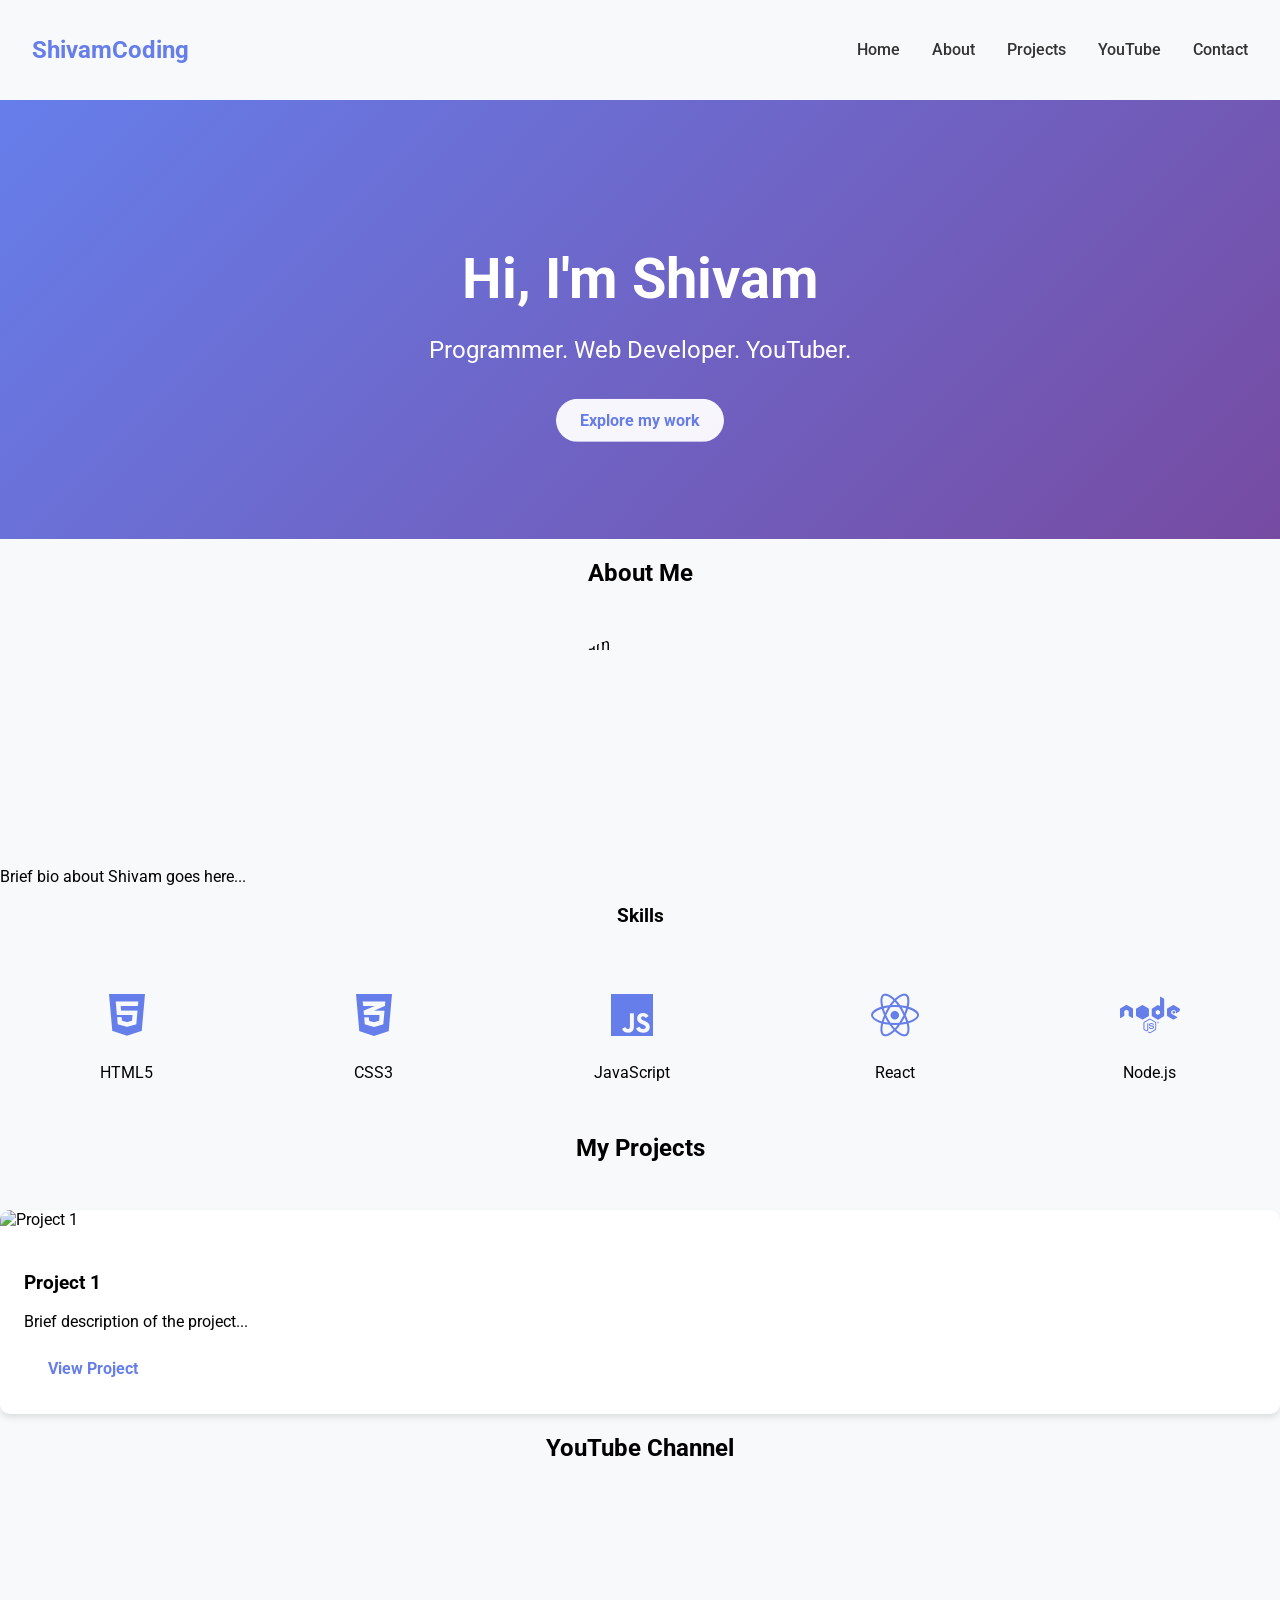
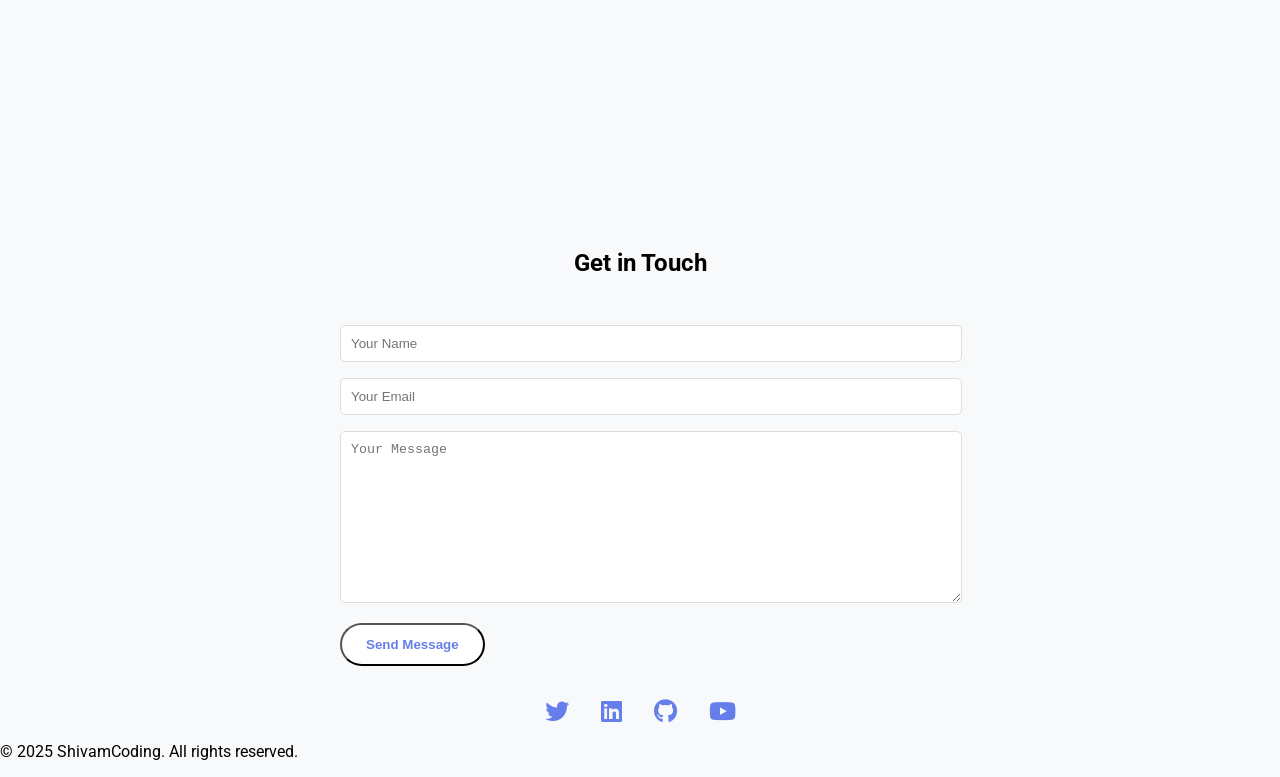
==== index.html @ 7f998a6d "index.html" ====
<!DOCTYPE html>
<html lang="en">
<head>
    <meta charset="UTF-8">
    <meta name="viewport" content="width=device-width, initial-scale=1.0">
    <title>ShivamCoding - Programmer, Web Developer, YouTuber</title>
    <link href="https://fonts.googleapis.com/css2?family=Roboto:wght@300;400;700&display=swap" rel="stylesheet">
    <link rel="stylesheet" href="https://cdnjs.cloudflare.com/ajax/libs/font-awesome/6.0.0-beta3/css/all.min.css">
    <style>
        /* Existing styles... */

        /* Additional styles */
        body {
            background-color: #f8f9fa;
            font-family: 'Roboto', sans-serif;
            margin: 0;
            padding: 0;
        }
        
        nav {
            display: flex;
            justify-content: space-between;
            align-items: center;
            padding: 1rem 2rem;
        }

        nav h1 {
            font-size: 1.5rem;
            color: #667eea;
        }

        nav ul {
            display: flex;
            list-style-type: none;
            margin: 0;
            padding: 0;
        }

        nav ul li {
            margin-left: 2rem;
        }

        nav ul li a {
            text-decoration: none;
            color: #333;
            font-weight: 500;
            transition: color 0.3s ease;
        }

        nav ul li a:hover {
            color: #667eea;
        }

        .hero {
            background: linear-gradient(135deg, #667eea 0%, #764ba2 100%);
            color: #fff;
            padding: 100px 0;
            text-align: center;
        }

        .hero h1 {
            font-size: 3.5rem;
            margin-bottom: 1rem;
        }

        .hero p {
            font-size: 1.5rem;
            margin-bottom: 2rem;
        }

        .btn {
            display: inline-block;
            padding: 12px 24px;
            background-color: #fff;
            color: #667eea;
            text-decoration: none;
            border-radius: 30px;
            transition: all 0.3s ease;
            font-weight: bold;
        }

        .btn:hover {
            background-color: #667eea;
            color: #fff;
            transform: translateY(-3px);
            box-shadow: 0 4px 10px rgba(0, 0, 0, 0.2);
        }

        .section-title {
            text-align: center;
            margin-bottom: 3rem;
        }

        .skills {
            display: flex;
            justify-content: space-around;
            flex-wrap: wrap;
        }

        .skill {
            text-align: center;
            margin: 1rem;
            transition: transform 0.3s ease;
        }

        .skill:hover {
            transform: translateY(-5px);
        }

        .skill i {
            font-size: 3rem;
            margin-bottom: 0.5rem;
            color: #667eea;
        }

        .projects {
            display: grid;
            grid-template-columns: repeat(auto-fit, minmax(300px, 1fr));
            gap: 2rem;
        }

        .project {
            background-color: #fff;
            border-radius: 10px;
            overflow: hidden;
            box-shadow: 0 4px 6px rgba(0, 0, 0, 0.1);
            transition: transform 0.3s ease;
        }

        .project:hover {
            transform: translateY(-5px);
        }

        .project img {
            width: 100%;
            height: 200px;
            object-fit: cover;
        }

        .project-info {
            padding: 1.5rem;
        }

        .social-links {
            display: flex;
            justify-content: center;
            margin-top: 2rem;
        }

        .social-links a {
            margin: 0 1rem;
            font-size: 1.5rem;
            color: #667eea;
            transition: color 0.3s ease;
        }

        .social-links a:hover {
            color: #764ba2;
        }

        form {
            max-width: 600px;
            margin: 0 auto;
        }

        input, textarea {
            width: 100%;
            padding: 10px;
            margin-bottom: 1rem;
            border: 1px solid #ddd;
            border-radius: 5px;
        }

        textarea {
            height: 150px;
        }

        /* Media Queries for Responsiveness */
        @media (max-width: 768px) {
            nav {
                flex-direction: column;
                align-items: flex-start;
            }

            nav ul {
                flex-direction: column;
                width: 100%;
            }

            nav ul li {
                margin: 0.5rem 0;
            }

            .hero h1 {
                font-size: 2.5rem;
            }

            .hero p {
                font-size: 1.2rem;
            }

            .skills {
                flex-direction: column;
                align-items: center;
            }

            .projects {
                grid-template-columns: 1fr; /* Stack projects on smaller screens */
            }

            .project img {
                height: 150px; /* Adjust image height for smaller screens */
            }
        }

        @media (max-width: 480px) {
            nav h1 {
                font-size: 1.2rem;
            }

            .hero h1 {
                font-size: 2rem;
            }

            .hero p {
                font-size: 1rem;
            }

            .btn {
                padding: 10px 20px;
                font-size: 0.9rem;
            }

            .social-links a {
                font-size: 1.2rem;
            }
        }
    </style>
</head>
<body>
    <header>
        <nav class="container">
            <h1>ShivamCoding</h1>
            <ul>
                <li><a href="#home">Home</a></li>
                <li><a href="#about">About</a></li>
                <li><a href="#projects">Projects</a></li>
                <li><a href="#youtube">YouTube</a></li>
                <li><a href="#contact">Contact</a></li>
            </ul>
        </nav>
    </header>

    <section id="home" class="hero">
        <div class="container">
            <h1>Hi, I'm Shivam</h1>
            <p>Programmer. Web Developer. YouTuber.</p>
            <a href="#projects" class="btn">Explore my work</a>
        </div>
    </section>

    <section id="about">
        <div class="container">
            <h2 class="section-title">About Me</h2>
            <img src="path_to_your_profile_image.jpg" alt="Shivam" style="border-radius: 50%; width: 200px; height: 200px; object-fit: cover; margin: 0 auto 2rem; display: block;">
            <p>Brief bio about Shivam goes here...</p>
            <h3 class="section-title">Skills</h3>
            <div class="skills">
                <div class="skill">
                    <i class="fab fa-html5"></i>
                    <p>HTML5</p>
                </div>
                <div class="skill">
                    <i class="fab fa-css3-alt"></i>
                    <p>CSS3</p>
                </div>
                <div class="skill">
                    <i class="fab fa-js"></i>
                    <p>JavaScript</p>
                </div>
                <div class="skill">
                    <i class="fab fa-react"></i>
                    <p>React</p>
                </div>
                <div class="skill">
                    <i class="fab fa-node"></i>
                    <p>Node.js</p>
                </div>
            </div>
        </div>
    </section>

    <section id="projects">
        <div class="container">
            <h2 class="section-title">My Projects</h2>
            <div class="projects">
                <div class="project">
                    <img src="path_to_project_image.jpg" alt="Project 1">
                    <div class="project-info">
                        <h3>Project 1</h3>
                        <p>Brief description of the project...</p>
                        <a href="#" class="btn">View Project</a>
                    </div>
                </div>
                <!-- Add more project divs as needed -->
            </div>
        </div>
    </section>

    <section id="youtube">
        <div class="container">
            <h2 class="section-title">YouTube Channel</h2>
            <div style="text-align: center;">
                <iframe width="560" height="315" src="https://www.youtube.com/embed/YOUTUBE_VIDEO_ID" frameborder="0" allow="autoplay; encrypted-media" allowfullscreen></iframe>
            </div>
        </div>
    </section>

    <section id="contact">
        <div class="container">
            <h2 class="section-title">Get in Touch</h2>
            <form>
                <input type="text" name="name" placeholder="Your Name" required>
                <input type="email" name="email" placeholder="Your Email" required>
                <textarea name="message" placeholder="Your Message" required></textarea>
                <button type="submit" class="btn">Send Message</button>
            </form>
            <div class="social-links">
                <a href="#"><i class="fab fa-twitter"></i></a>
                <a href="#"><i class="fab fa-linkedin"></i></a>
                <a href="#"><i class="fab fa-github"></i></a>
                <a href="#"><i class="fab fa-youtube"></i></a>
            </div>
        </div>
    </section>

    <footer>
        <div class="container">
            <p>&copy; 2025 ShivamCoding. All rights reserved.</p>
        </div>
    </footer>

    <script src="https://cdnjs.cloudflare.com/ajax/libs/gsap/3.7.1/gsap.min.js"></script>
    <script>
        // Smooth scrolling
        document.querySelectorAll('a[href^="#"]').forEach(anchor => {
            anchor.addEventListener('click', function (e) {
                e.preventDefault();
                document.querySelector(this.getAttribute('href')).scrollIntoView({
                    behavior: 'smooth'
                });
            });
        });

        // GSAP animations
        gsap.from('.hero h1', {opacity: 0, y: 50, duration: 1, delay: 0.5});
        gsap.from('.hero p', {opacity: 0, y: 50, duration: 1, delay: 0.7});
        gsap.from('.hero .btn', {opacity: 0, y: 50, duration: 1, delay: 0.9});

        gsap.from('.skill', {
            opacity: 0, 
            y: 50, 
            duration: 0.5, 
            stagger: 0.2,
            scrollTrigger: {
                trigger: '.skills',
                start: 'top 80%'
            }
        });

        gsap.from('.project', {
            opacity: 0, 
            y: 50, 
            duration: 0.5, 
            stagger: 0.2,
            scrollTrigger: {
                trigger: '.projects',
                start: 'top 80%'
            }
        });
    </script>
</body>
</html>
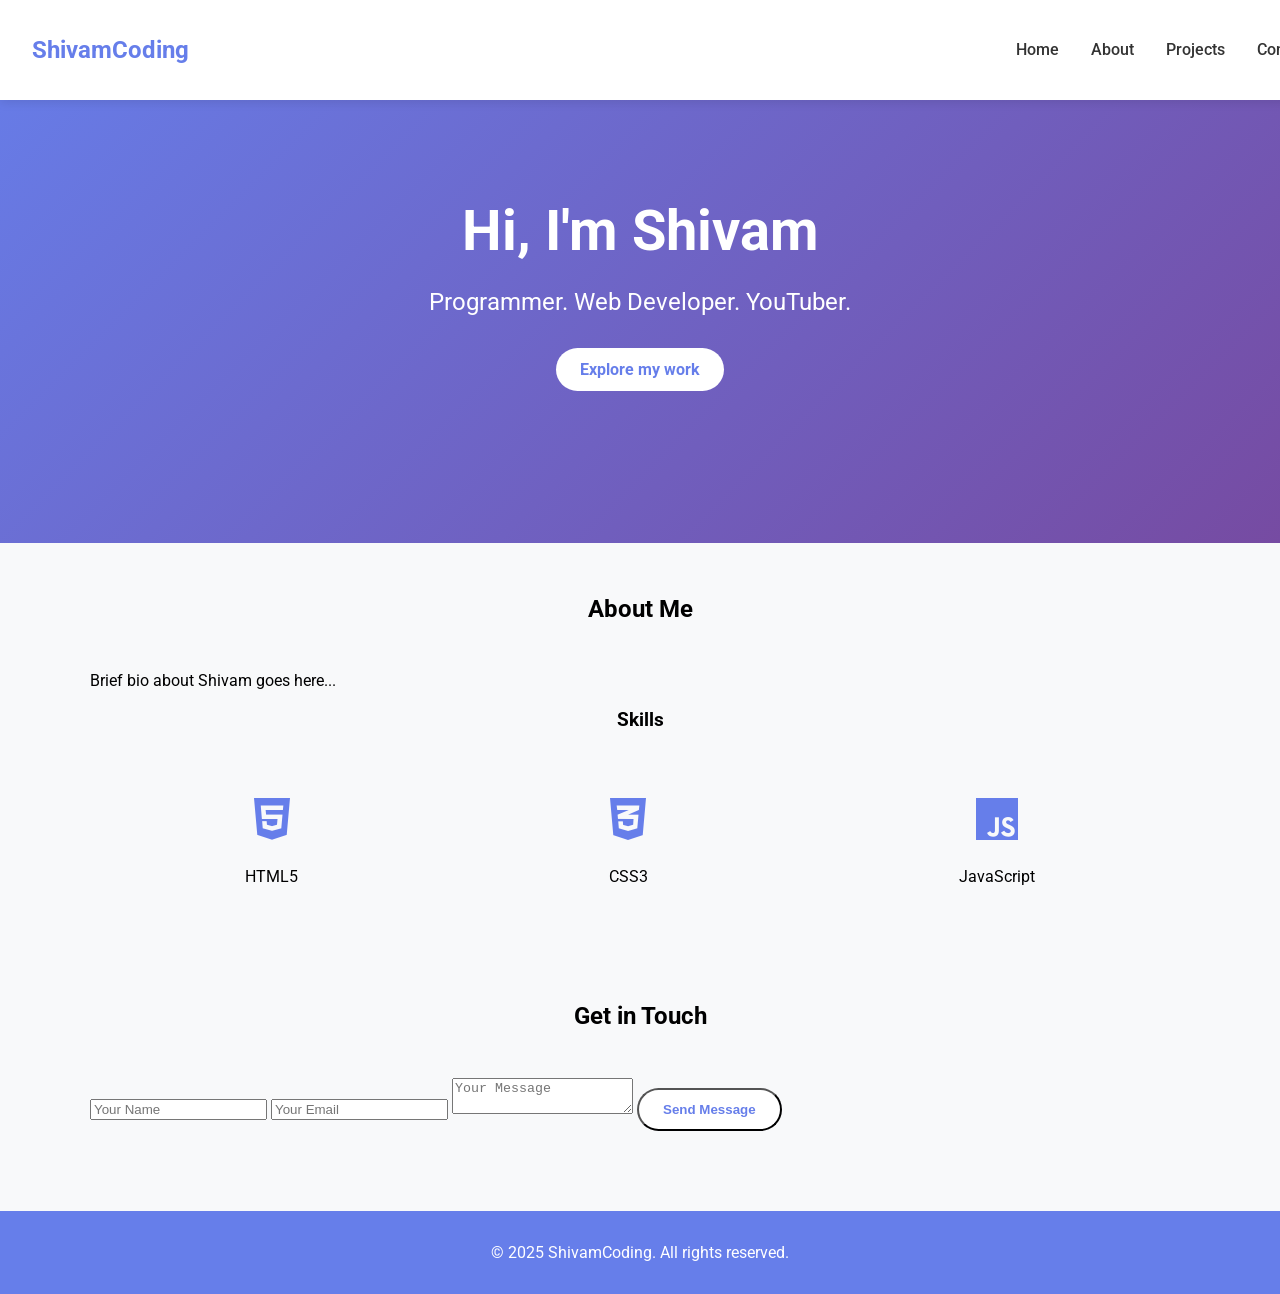
==== commit b6ffc75e: "index.html" ====
--- a/index.html
+++ b/index.html
@@ -7,21 +7,26 @@
     <link href="https://fonts.googleapis.com/css2?family=Roboto:wght@300;400;700&display=swap" rel="stylesheet">
     <link rel="stylesheet" href="https://cdnjs.cloudflare.com/ajax/libs/font-awesome/6.0.0-beta3/css/all.min.css">
     <style>
-        /* Existing styles... */
-
-        /* Additional styles */
+        /* Global Styles */
         body {
             background-color: #f8f9fa;
             font-family: 'Roboto', sans-serif;
             margin: 0;
             padding: 0;
         }
-        
+
+        /* Navigation Bar */
         nav {
             display: flex;
             justify-content: space-between;
             align-items: center;
             padding: 1rem 2rem;
+            background-color: white;
+            box-shadow: 0px 2px 10px rgba(0, 0, 0, 0.1);
+            position: fixed;
+            top: 0;
+            width: 100%;
+            z-index: 1000;
         }
 
         nav h1 {
@@ -51,10 +56,44 @@
             color: #667eea;
         }
 
+        .menu-toggle {
+            display: none;
+            font-size: 1.5rem;
+            cursor: pointer;
+        }
+
+        @media (max-width: 768px) {
+            nav ul {
+                display: none;
+                flex-direction: column;
+                position: absolute;
+                top: 60px;
+                left: 0;
+                width: 100%;
+                background-color: white;
+                box-shadow: 0px 2px 10px rgba(0, 0, 0, 0.1);
+            }
+
+            nav ul.active {
+                display: flex;
+            }
+
+            nav ul li {
+                text-align: center;
+                margin: 0;
+                padding: 1rem;
+            }
+
+            .menu-toggle {
+                display: block;
+            }
+        }
+
+        /* Hero Section */
         .hero {
             background: linear-gradient(135deg, #667eea 0%, #764ba2 100%);
             color: #fff;
-            padding: 100px 0;
+            padding: 120px 0;
             text-align: center;
         }
 
@@ -86,6 +125,13 @@
             box-shadow: 0 4px 10px rgba(0, 0, 0, 0.2);
         }
 
+        /* Content Sections */
+        .container {
+            max-width: 1100px;
+            margin: 0 auto;
+            padding: 2rem;
+        }
+
         .section-title {
             text-align: center;
             margin-bottom: 3rem;
@@ -113,144 +159,35 @@
             color: #667eea;
         }
 
-        .projects {
-            display: grid;
-            grid-template-columns: repeat(auto-fit, minmax(300px, 1fr));
-            gap: 2rem;
-        }
-
-        .project {
-            background-color: #fff;
-            border-radius: 10px;
-            overflow: hidden;
-            box-shadow: 0 4px 6px rgba(0, 0, 0, 0.1);
-            transition: transform 0.3s ease;
-        }
-
-        .project:hover {
-            transform: translateY(-5px);
-        }
-
-        .project img {
-            width: 100%;
-            height: 200px;
-            object-fit: cover;
-        }
-
-        .project-info {
-            padding: 1.5rem;
-        }
-
-        .social-links {
-            display: flex;
-            justify-content: center;
-            margin-top: 2rem;
-        }
-
-        .social-links a {
-            margin: 0 1rem;
-            font-size: 1.5rem;
-            color: #667eea;
-            transition: color 0.3s ease;
-        }
-
-        .social-links a:hover {
-            color: #764ba2;
-        }
-
-        form {
-            max-width: 600px;
-            margin: 0 auto;
-        }
-
-        input, textarea {
-            width: 100%;
-            padding: 10px;
-            margin-bottom: 1rem;
-            border: 1px solid #ddd;
-            border-radius: 5px;
-        }
-
-        textarea {
-            height: 150px;
-        }
-
-        /* Media Queries for Responsiveness */
-        @media (max-width: 768px) {
-            nav {
-                flex-direction: column;
-                align-items: flex-start;
-            }
-
-            nav ul {
-                flex-direction: column;
-                width: 100%;
-            }
-
-            nav ul li {
-                margin: 0.5rem 0;
-            }
-
-            .hero h1 {
-                font-size: 2.5rem;
-            }
-
-            .hero p {
-                font-size: 1.2rem;
-            }
-
-            .skills {
-                flex-direction: column;
-                align-items: center;
-            }
-
-            .projects {
-                grid-template-columns: 1fr; /* Stack projects on smaller screens */
-            }
-
-            .project img {
-                height: 150px; /* Adjust image height for smaller screens */
-            }
-        }
-
-        @media (max-width: 480px) {
-            nav h1 {
-                font-size: 1.2rem;
-            }
-
-            .hero h1 {
-                font-size: 2rem;
-            }
-
-            .hero p {
-                font-size: 1rem;
-            }
-
-            .btn {
-                padding: 10px 20px;
-                font-size: 0.9rem;
-            }
-
-            .social-links a {
-                font-size: 1.2rem;
-            }
+        /* Footer */
+        footer {
+            text-align: center;
+            padding: 1rem;
+            background-color: #667eea;
+            color: white;
+            margin-top: 3rem;
         }
     </style>
 </head>
 <body>
+
+    <!-- Navigation -->
     <header>
-        <nav class="container">
+        <nav>
             <h1>ShivamCoding</h1>
-            <ul>
+            <ul id="nav-menu">
                 <li><a href="#home">Home</a></li>
                 <li><a href="#about">About</a></li>
                 <li><a href="#projects">Projects</a></li>
-                <li><a href="#youtube">YouTube</a></li>
                 <li><a href="#contact">Contact</a></li>
             </ul>
+            <div class="menu-toggle" id="mobile-menu">
+                <i class="fas fa-bars"></i>
+            </div>
         </nav>
     </header>
 
+    <!-- Hero Section -->
     <section id="home" class="hero">
         <div class="container">
             <h1>Hi, I'm Shivam</h1>
@@ -259,125 +196,62 @@
         </div>
     </section>
 
-    <section id="about">
-        <div class="container">
-            <h2 class="section-title">About Me</h2>
-            <img src="path_to_your_profile_image.jpg" alt="Shivam" style="border-radius: 50%; width: 200px; height: 200px; object-fit: cover; margin: 0 auto 2rem; display: block;">
-            <p>Brief bio about Shivam goes here...</p>
-            <h3 class="section-title">Skills</h3>
-            <div class="skills">
-                <div class="skill">
-                    <i class="fab fa-html5"></i>
-                    <p>HTML5</p>
-                </div>
-                <div class="skill">
-                    <i class="fab fa-css3-alt"></i>
-                    <p>CSS3</p>
-                </div>
-                <div class="skill">
-                    <i class="fab fa-js"></i>
-                    <p>JavaScript</p>
-                </div>
-                <div class="skill">
-                    <i class="fab fa-react"></i>
-                    <p>React</p>
-                </div>
-                <div class="skill">
-                    <i class="fab fa-node"></i>
-                    <p>Node.js</p>
-                </div>
+    <!-- About Section -->
+    <section id="about" class="container">
+        <h2 class="section-title">About Me</h2>
+        <p>Brief bio about Shivam goes here...</p>
+        <h3 class="section-title">Skills</h3>
+        <div class="skills">
+            <div class="skill">
+                <i class="fab fa-html5"></i>
+                <p>HTML5</p>
+            </div>
+            <div class="skill">
+                <i class="fab fa-css3-alt"></i>
+                <p>CSS3</p>
+            </div>
+            <div class="skill">
+                <i class="fab fa-js"></i>
+                <p>JavaScript</p>
             </div>
         </div>
     </section>
 
-    <section id="projects">
-        <div class="container">
-            <h2 class="section-title">My Projects</h2>
-            <div class="projects">
-                <div class="project">
-                    <img src="path_to_project_image.jpg" alt="Project 1">
-                    <div class="project-info">
-                        <h3>Project 1</h3>
-                        <p>Brief description of the project...</p>
-                        <a href="#" class="btn">View Project</a>
-                    </div>
-                </div>
-                <!-- Add more project divs as needed -->
-            </div>
-        </div>
+    <!-- Contact Section -->
+    <section id="contact" class="container">
+        <h2 class="section-title">Get in Touch</h2>
+        <form>
+            <input type="text" name="name" placeholder="Your Name" required>
+            <input type="email" name="email" placeholder="Your Email" required>
+            <textarea name="message" placeholder="Your Message" required></textarea>
+            <button type="submit" class="btn">Send Message</button>
+        </form>
     </section>
 
-    <section id="youtube">
-        <div class="container">
-            <h2 class="section-title">YouTube Channel</h2>
-            <div style="text-align: center;">
-                <iframe width="560" height="315" src="https://www.youtube.com/embed/YOUTUBE_VIDEO_ID" frameborder="0" allow="autoplay; encrypted-media" allowfullscreen></iframe>
-            </div>
-        </div>
-    </section>
-
-    <section id="contact">
-        <div class="container">
-            <h2 class="section-title">Get in Touch</h2>
-            <form>
-                <input type="text" name="name" placeholder="Your Name" required>
-                <input type="email" name="email" placeholder="Your Email" required>
-                <textarea name="message" placeholder="Your Message" required></textarea>
-                <button type="submit" class="btn">Send Message</button>
-            </form>
-            <div class="social-links">
-                <a href="#"><i class="fab fa-twitter"></i></a>
-                <a href="#"><i class="fab fa-linkedin"></i></a>
-                <a href="#"><i class="fab fa-github"></i></a>
-                <a href="#"><i class="fab fa-youtube"></i></a>
-            </div>
-        </div>
-    </section>
-
+    <!-- Footer -->
     <footer>
-        <div class="container">
-            <p>&copy; 2025 ShivamCoding. All rights reserved.</p>
-        </div>
+        <p>&copy; 2025 ShivamCoding. All rights reserved.</p>
     </footer>
 
-    <script src="https://cdnjs.cloudflare.com/ajax/libs/gsap/3.7.1/gsap.min.js"></script>
     <script>
+        // Toggle mobile menu
+        const mobileMenu = document.getElementById("mobile-menu");
+        const navMenu = document.getElementById("nav-menu");
+
+        mobileMenu.addEventListener("click", () => {
+            navMenu.classList.toggle("active");
+        });
+
         // Smooth scrolling
         document.querySelectorAll('a[href^="#"]').forEach(anchor => {
-            anchor.addEventListener('click', function (e) {
+            anchor.addEventListener("click", function (e) {
                 e.preventDefault();
-                document.querySelector(this.getAttribute('href')).scrollIntoView({
-                    behavior: 'smooth'
+                document.querySelector(this.getAttribute("href")).scrollIntoView({
+                    behavior: "smooth"
                 });
             });
         });
-
-        // GSAP animations
-        gsap.from('.hero h1', {opacity: 0, y: 50, duration: 1, delay: 0.5});
-        gsap.from('.hero p', {opacity: 0, y: 50, duration: 1, delay: 0.7});
-        gsap.from('.hero .btn', {opacity: 0, y: 50, duration: 1, delay: 0.9});
-
-        gsap.from('.skill', {
-            opacity: 0, 
-            y: 50, 
-            duration: 0.5, 
-            stagger: 0.2,
-            scrollTrigger: {
-                trigger: '.skills',
-                start: 'top 80%'
-            }
-        });
-
-        gsap.from('.project', {
-            opacity: 0, 
-            y: 50, 
-            duration: 0.5, 
-            stagger: 0.2,
-            scrollTrigger: {
-                trigger: '.projects',
-                start: 'top 80%'
-            }
-        });
     </script>
+
 </body>
 </html>
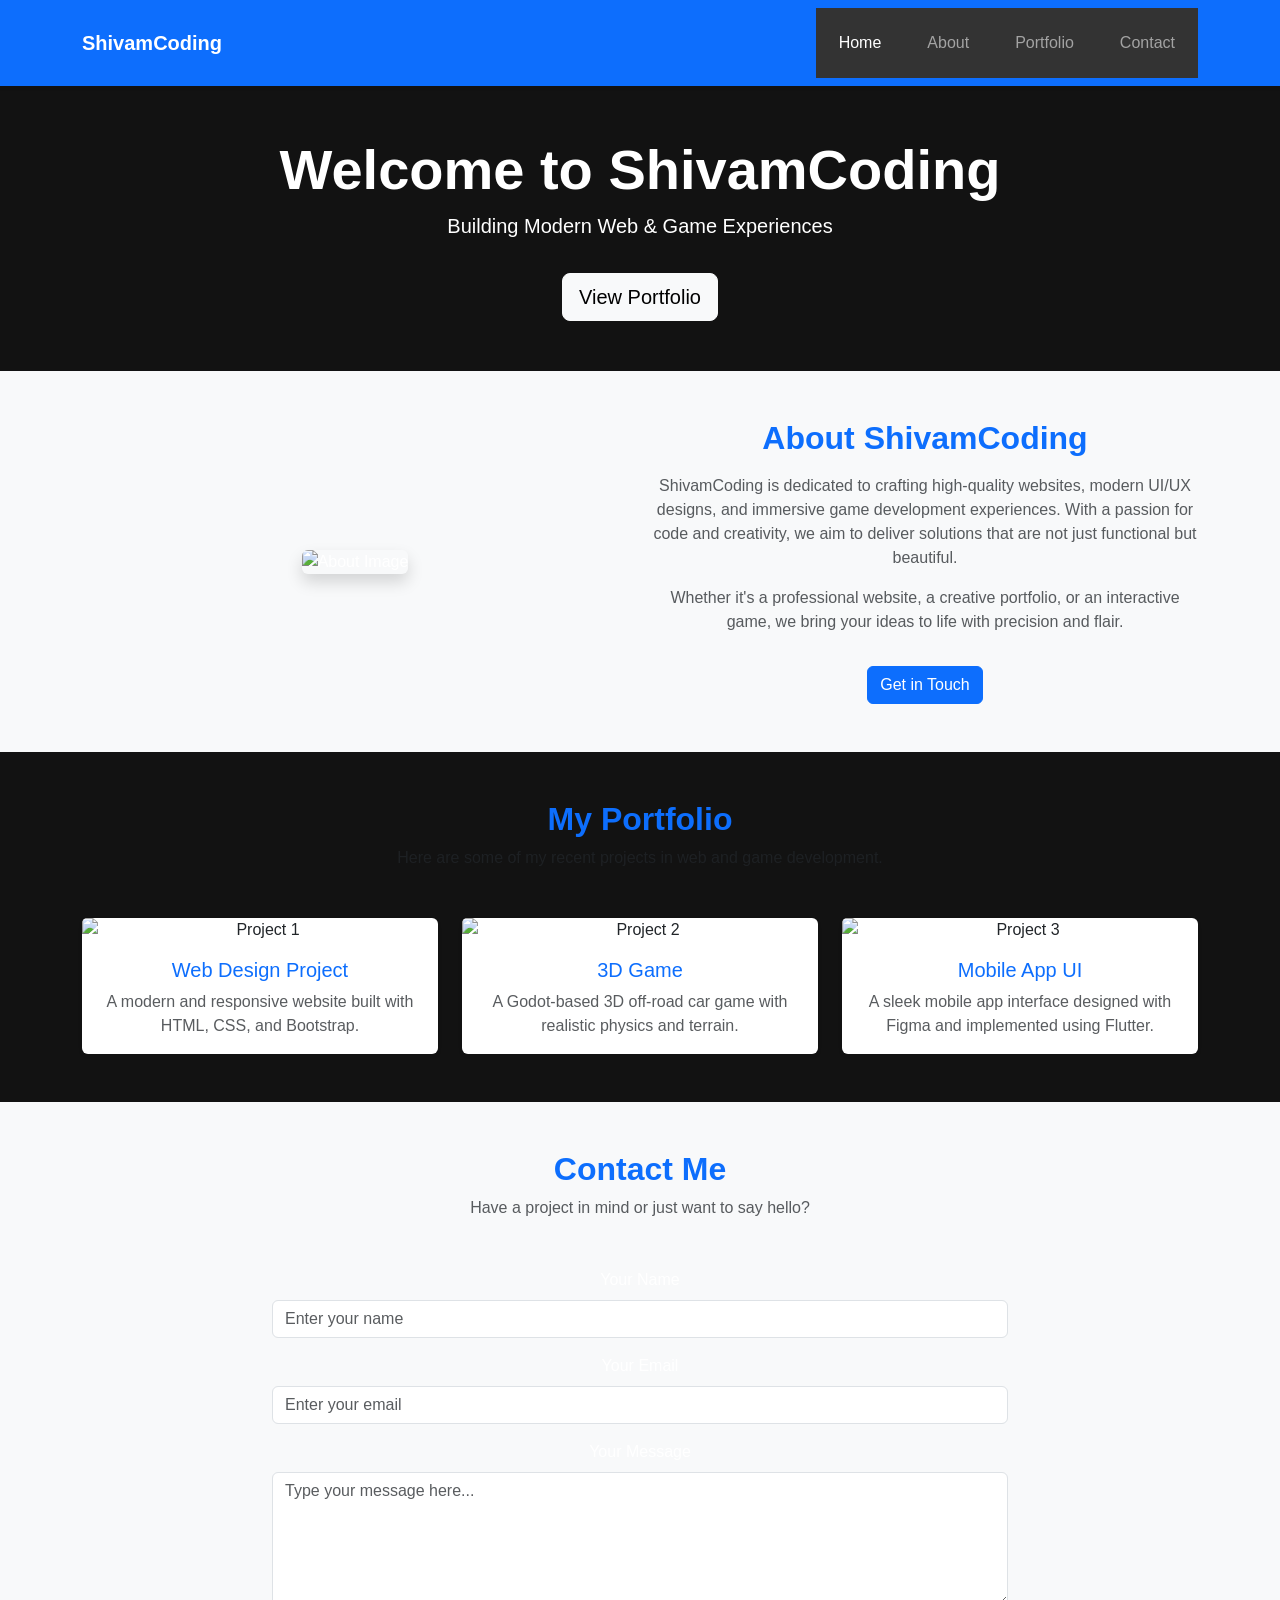
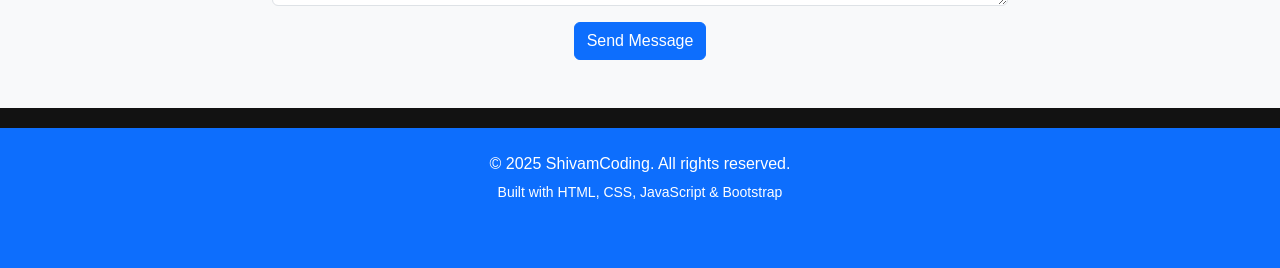
==== commit 4d34592d: "index.html" ====
--- a/index.html
+++ b/index.html
@@ -1,257 +1,177 @@
 <!DOCTYPE html>
 <html lang="en">
 <head>
-    <meta charset="UTF-8">
-    <meta name="viewport" content="width=device-width, initial-scale=1.0">
-    <title>ShivamCoding - Programmer, Web Developer, YouTuber</title>
-    <link href="https://fonts.googleapis.com/css2?family=Roboto:wght@300;400;700&display=swap" rel="stylesheet">
-    <link rel="stylesheet" href="https://cdnjs.cloudflare.com/ajax/libs/font-awesome/6.0.0-beta3/css/all.min.css">
-    <style>
-        /* Global Styles */
-        body {
-            background-color: #f8f9fa;
-            font-family: 'Roboto', sans-serif;
-            margin: 0;
-            padding: 0;
-        }
+  <meta charset="UTF-8" />
+  <meta name="viewport" content="width=device-width, initial-scale=1.0" />
+  <title>ShivamCoding - Home</title>
 
-        /* Navigation Bar */
-        nav {
-            display: flex;
-            justify-content: space-between;
-            align-items: center;
-            padding: 1rem 2rem;
-            background-color: white;
-            box-shadow: 0px 2px 10px rgba(0, 0, 0, 0.1);
-            position: fixed;
-            top: 0;
-            width: 100%;
-            z-index: 1000;
-        }
+  <!-- Bootstrap CSS -->
+  <link href="https://cdn.jsdelivr.net/npm/bootstrap@5.3.3/dist/css/bootstrap.min.css" rel="stylesheet">
+  
+  <link rel="stylesheet" href="https://cdnjs.cloudflare.com/ajax/libs/animate.css/4.1.1/animate.min.css"/>
 
-        nav h1 {
-            font-size: 1.5rem;
-            color: #667eea;
-        }
-
-        nav ul {
-            display: flex;
-            list-style-type: none;
-            margin: 0;
-            padding: 0;
-        }
-
-        nav ul li {
-            margin-left: 2rem;
-        }
-
-        nav ul li a {
-            text-decoration: none;
-            color: #333;
-            font-weight: 500;
-            transition: color 0.3s ease;
-        }
-
-        nav ul li a:hover {
-            color: #667eea;
-        }
-
-        .menu-toggle {
-            display: none;
-            font-size: 1.5rem;
-            cursor: pointer;
-        }
-
-        @media (max-width: 768px) {
-            nav ul {
-                display: none;
-                flex-direction: column;
-                position: absolute;
-                top: 60px;
-                left: 0;
-                width: 100%;
-                background-color: white;
-                box-shadow: 0px 2px 10px rgba(0, 0, 0, 0.1);
-            }
-
-            nav ul.active {
-                display: flex;
-            }
-
-            nav ul li {
-                text-align: center;
-                margin: 0;
-                padding: 1rem;
-            }
-
-            .menu-toggle {
-                display: block;
-            }
-        }
-
-        /* Hero Section */
-        .hero {
-            background: linear-gradient(135deg, #667eea 0%, #764ba2 100%);
-            color: #fff;
-            padding: 120px 0;
-            text-align: center;
-        }
-
-        .hero h1 {
-            font-size: 3.5rem;
-            margin-bottom: 1rem;
-        }
-
-        .hero p {
-            font-size: 1.5rem;
-            margin-bottom: 2rem;
-        }
-
-        .btn {
-            display: inline-block;
-            padding: 12px 24px;
-            background-color: #fff;
-            color: #667eea;
-            text-decoration: none;
-            border-radius: 30px;
-            transition: all 0.3s ease;
-            font-weight: bold;
-        }
-
-        .btn:hover {
-            background-color: #667eea;
-            color: #fff;
-            transform: translateY(-3px);
-            box-shadow: 0 4px 10px rgba(0, 0, 0, 0.2);
-        }
-
-        /* Content Sections */
-        .container {
-            max-width: 1100px;
-            margin: 0 auto;
-            padding: 2rem;
-        }
-
-        .section-title {
-            text-align: center;
-            margin-bottom: 3rem;
-        }
-
-        .skills {
-            display: flex;
-            justify-content: space-around;
-            flex-wrap: wrap;
-        }
-
-        .skill {
-            text-align: center;
-            margin: 1rem;
-            transition: transform 0.3s ease;
-        }
-
-        .skill:hover {
-            transform: translateY(-5px);
-        }
-
-        .skill i {
-            font-size: 3rem;
-            margin-bottom: 0.5rem;
-            color: #667eea;
-        }
-
-        /* Footer */
-        footer {
-            text-align: center;
-            padding: 1rem;
-            background-color: #667eea;
-            color: white;
-            margin-top: 3rem;
-        }
-    </style>
+  <!-- External CSS -->
+  <link rel="stylesheet" href="style.css" />
 </head>
 <body>
 
-    <!-- Navigation -->
-    <header>
-        <nav>
-            <h1>ShivamCoding</h1>
-            <ul id="nav-menu">
-                <li><a href="#home">Home</a></li>
-                <li><a href="#about">About</a></li>
-                <li><a href="#projects">Projects</a></li>
-                <li><a href="#contact">Contact</a></li>
-            </ul>
-            <div class="menu-toggle" id="mobile-menu">
-                <i class="fas fa-bars"></i>
-            </div>
-        </nav>
-    </header>
+  <!-- Navbar -->
+  <!-- Navigation Bar -->
+<nav class="navbar navbar-expand-lg navbar-dark bg-primary shadow-sm animate__animated animate__fadeInDown">
+  <div class="container">
+    <a class="navbar-brand fw-bold" href="#">ShivamCoding</a>
+    <button class="navbar-toggler" type="button" data-bs-toggle="collapse" data-bs-target="#navbarNav">
+      <span class="navbar-toggler-icon"></span>
+    </button>
+    <div class="collapse navbar-collapse" id="navbarNav">
+      <ul class="navbar-nav ms-auto">
+        <li class="nav-item">
+          <a class="nav-link active" href="#home-section">Home</a>
+        </li>
+        <li class="nav-item">
+          <a class="nav-link" href="#about">About</a>
+        </li>
+        <li class="nav-item">
+          <a class="nav-link" href="#">Portfolio</a>
+        </li>
+        <li class="nav-item">
+          <a class="nav-link" href="#">Contact</a>
+        </li>
+      </ul>
+    </div>
+  </div>
+</nav>
 
-    <!-- Hero Section -->
-    <section id="home" class="hero">
-        <div class="container">
-            <h1>Hi, I'm Shivam</h1>
-            <p>Programmer. Web Developer. YouTuber.</p>
-            <a href="#projects" class="btn">Explore my work</a>
+<!-- Home Section -->
+<section id="home-section" class="home-section d-flex align-items-center justify-content-center text-center">
+  <div class="container text-white">
+    <h1 class="display-4 fw-bold">Welcome to ShivamCoding</h1>
+    <p class="lead">Building Modern Web & Game Experiences</p>
+    <a href="#portfolio" class="btn btn-light btn-lg mt-3">View Portfolio</a>
+  </div>
+</section>
+
+<!-- About Section -->
+<section id="about" class="about-section py-5 bg-light">
+  <div class="container">
+    <div class="row align-items-center">
+      <!-- Image Column -->
+      <div class="col-md-6 mb-4 mb-md-0">
+        <img src="https://encrypted-tbn0.gstatic.com/images?q=tbn:ANd9GcQ8H7-2lbpEsqj39V2h9GAXGuvjafHSxIMGCQ&s" alt="About Image" class="img-fluid rounded shadow">
+      </div>
+
+      <!-- Text Column -->
+      <div class="col-md-6">
+        <h2 class="fw-bold text-primary">About ShivamCoding</h2>
+        <p class="text-muted mt-3">
+          ShivamCoding is dedicated to crafting high-quality websites, modern UI/UX designs, and immersive game development experiences.
+          With a passion for code and creativity, we aim to deliver solutions that are not just functional but beautiful.
+        </p>
+        <p class="text-muted">
+          Whether it's a professional website, a creative portfolio, or an interactive game, we bring your ideas to life with precision and flair.
+        </p>
+        <a href="#contact" class="btn btn-primary mt-3">Get in Touch</a>
+      </div>
+    </div>
+  </div>
+</section>
+
+<!-- Portfolio Section -->
+<section id="portfolio" class="portfolio-section py-5">
+  <div class="container">
+    <div class="text-center mb-5">
+      <h2 class="fw-bold text-primary">My Portfolio</h2>
+      <p class="text-muted">Here are some of my recent projects in web and game development.</p>
+    </div>
+
+    <div class="row g-4">
+      <!-- Portfolio Card 1 -->
+      <div class="col-md-4">
+        <div class="card h-100 shadow-sm border-0 portfolio-card">
+          <img src="https://images.pexels.com/photos/1779487/pexels-photo-1779487.jpeg?auto=compress&cs=tinysrgb&w=1260&h=750&dpr=2" class="card-img-top" alt="Project 1">
+          <div class="card-body">
+            <h5 class="card-title text-primary">Web Design Project</h5>
+            <p class="card-text text-muted">A modern and responsive website built with HTML, CSS, and Bootstrap.</p>
+          </div>
         </div>
-    </section>
+      </div>
 
-    <!-- About Section -->
-    <section id="about" class="container">
-        <h2 class="section-title">About Me</h2>
-        <p>Brief bio about Shivam goes here...</p>
-        <h3 class="section-title">Skills</h3>
-        <div class="skills">
-            <div class="skill">
-                <i class="fab fa-html5"></i>
-                <p>HTML5</p>
-            </div>
-            <div class="skill">
-                <i class="fab fa-css3-alt"></i>
-                <p>CSS3</p>
-            </div>
-            <div class="skill">
-                <i class="fab fa-js"></i>
-                <p>JavaScript</p>
-            </div>
+      <!-- Portfolio Card 2 -->
+      <div class="col-md-4">
+        <div class="card h-100 shadow-sm border-0 portfolio-card">
+          <img src="https://images.pexels.com/photos/7562050/pexels-photo-7562050.jpeg?auto=compress&cs=tinysrgb&w=600" class="card-img-top" alt="Project 2">
+          <div class="card-body">
+            <h5 class="card-title text-primary">3D Game</h5>
+            <p class="card-text text-muted">A Godot-based 3D off-road car game with realistic physics and terrain.</p>
+          </div>
         </div>
-    </section>
+      </div>
 
-    <!-- Contact Section -->
-    <section id="contact" class="container">
-        <h2 class="section-title">Get in Touch</h2>
+      <!-- Portfolio Card 3 -->
+      <div class="col-md-4">
+        <div class="card h-100 shadow-sm border-0 portfolio-card">
+          <img src="https://images.pexels.com/photos/147413/twitter-facebook-together-exchange-of-information-147413.jpeg?auto=compress&cs=tinysrgb&w=1260&h=750&dpr=2" class="card-img-top" alt="Project 3">
+          <div class="card-body">
+            <h5 class="card-title text-primary">Mobile App UI</h5>
+            <p class="card-text text-muted">A sleek mobile app interface designed with Figma and implemented using Flutter.</p>
+          </div>
+        </div>
+      </div>
+    </div>
+  </div>
+</section>
+
+<!-- Contact Section -->
+<section id="contact" class="contact-section py-5 bg-light">
+  <div class="container">
+    <div class="text-center mb-5">
+      <h2 class="fw-bold text-primary">Contact Me</h2>
+      <p class="text-muted">Have a project in mind or just want to say hello?</p>
+    </div>
+
+    <div class="row justify-content-center">
+      <div class="col-md-8">
         <form>
-            <input type="text" name="name" placeholder="Your Name" required>
-            <input type="email" name="email" placeholder="Your Email" required>
-            <textarea name="message" placeholder="Your Message" required></textarea>
-            <button type="submit" class="btn">Send Message</button>
+          <div class="mb-3">
+            <label for="name" class="form-label">Your Name</label>
+            <input type="text" class="form-control" id="name" placeholder="Enter your name">
+          </div>
+          <div class="mb-3">
+            <label for="email" class="form-label">Your Email</label>
+            <input type="email" class="form-control" id="email" placeholder="Enter your email">
+          </div>
+          <div class="mb-3">
+            <label for="message" class="form-label">Your Message</label>
+            <textarea class="form-control" id="message" rows="5" placeholder="Type your message here..."></textarea>
+          </div>
+          <button type="submit" class="btn btn-primary">Send Message</button>
         </form>
-    </section>
+      </div>
+    </div>
+  </div>
+</section>
 
-    <!-- Footer -->
-    <footer>
-        <p>&copy; 2025 ShivamCoding. All rights reserved.</p>
-    </footer>
+<!-- Footer -->
+<footer class="bg-primary text-white text-center py-4">
+  <div class="container">
+    <p class="mb-1">&copy; 2025 ShivamCoding. All rights reserved.</p>
+    <small>Built with HTML, CSS, JavaScript & Bootstrap</small>
+    <div class="mt-3">
+      <a href="https://www.youtube.com/shivamcoding" class="text-white mx-3" target="_blank">
+        <i class="fab fa-youtube fa-2x"></i>
+      </a>
+      <a href="https://www.instagram.com/shivendra.raikwar" class="text-white mx-3" target="_blank">
+        <i class="fab fa-instagram fa-2x"></i>
+      </a>
+    </div>
+  </div>
+</footer>
 
-    <script>
-        // Toggle mobile menu
-        const mobileMenu = document.getElementById("mobile-menu");
-        const navMenu = document.getElementById("nav-menu");
 
-        mobileMenu.addEventListener("click", () => {
-            navMenu.classList.toggle("active");
-        });
+  <!-- Bootstrap JS + Popper -->
+  <script src="https://cdn.jsdelivr.net/npm/bootstrap@5.3.3/dist/js/bootstrap.bundle.min.js"></script>
 
-        // Smooth scrolling
-        document.querySelectorAll('a[href^="#"]').forEach(anchor => {
-            anchor.addEventListener("click", function (e) {
-                e.preventDefault();
-                document.querySelector(this.getAttribute("href")).scrollIntoView({
-                    behavior: "smooth"
-                });
-            });
-        });
-    </script>
-
+  <!-- External JS -->
+  <script src="script.js"></script>
 </body>
 </html>
--- a/style.css
+++ b/style.css
@@ -0,0 +1,40 @@
+body {
+    font-family: Arial, sans-serif;
+    margin: 0;
+    padding: 0;
+    text-align: center;
+    background: #121212;
+    color: white;
+}
+
+header {
+    background: #1f1f1f;
+    padding: 20px;
+}
+
+nav ul {
+    list-style: none;
+    padding: 0;
+    background: #333;
+    margin: 0;
+}
+
+nav ul li {
+    display: inline;
+    padding: 15px;
+}
+
+nav ul li a {
+    color: white;
+    text-decoration: none;
+}
+
+section {
+    padding: 50px 20px;
+}
+
+footer {
+    background: #1f1f1f;
+    padding: 20px;
+    margin-top: 20px;
+}
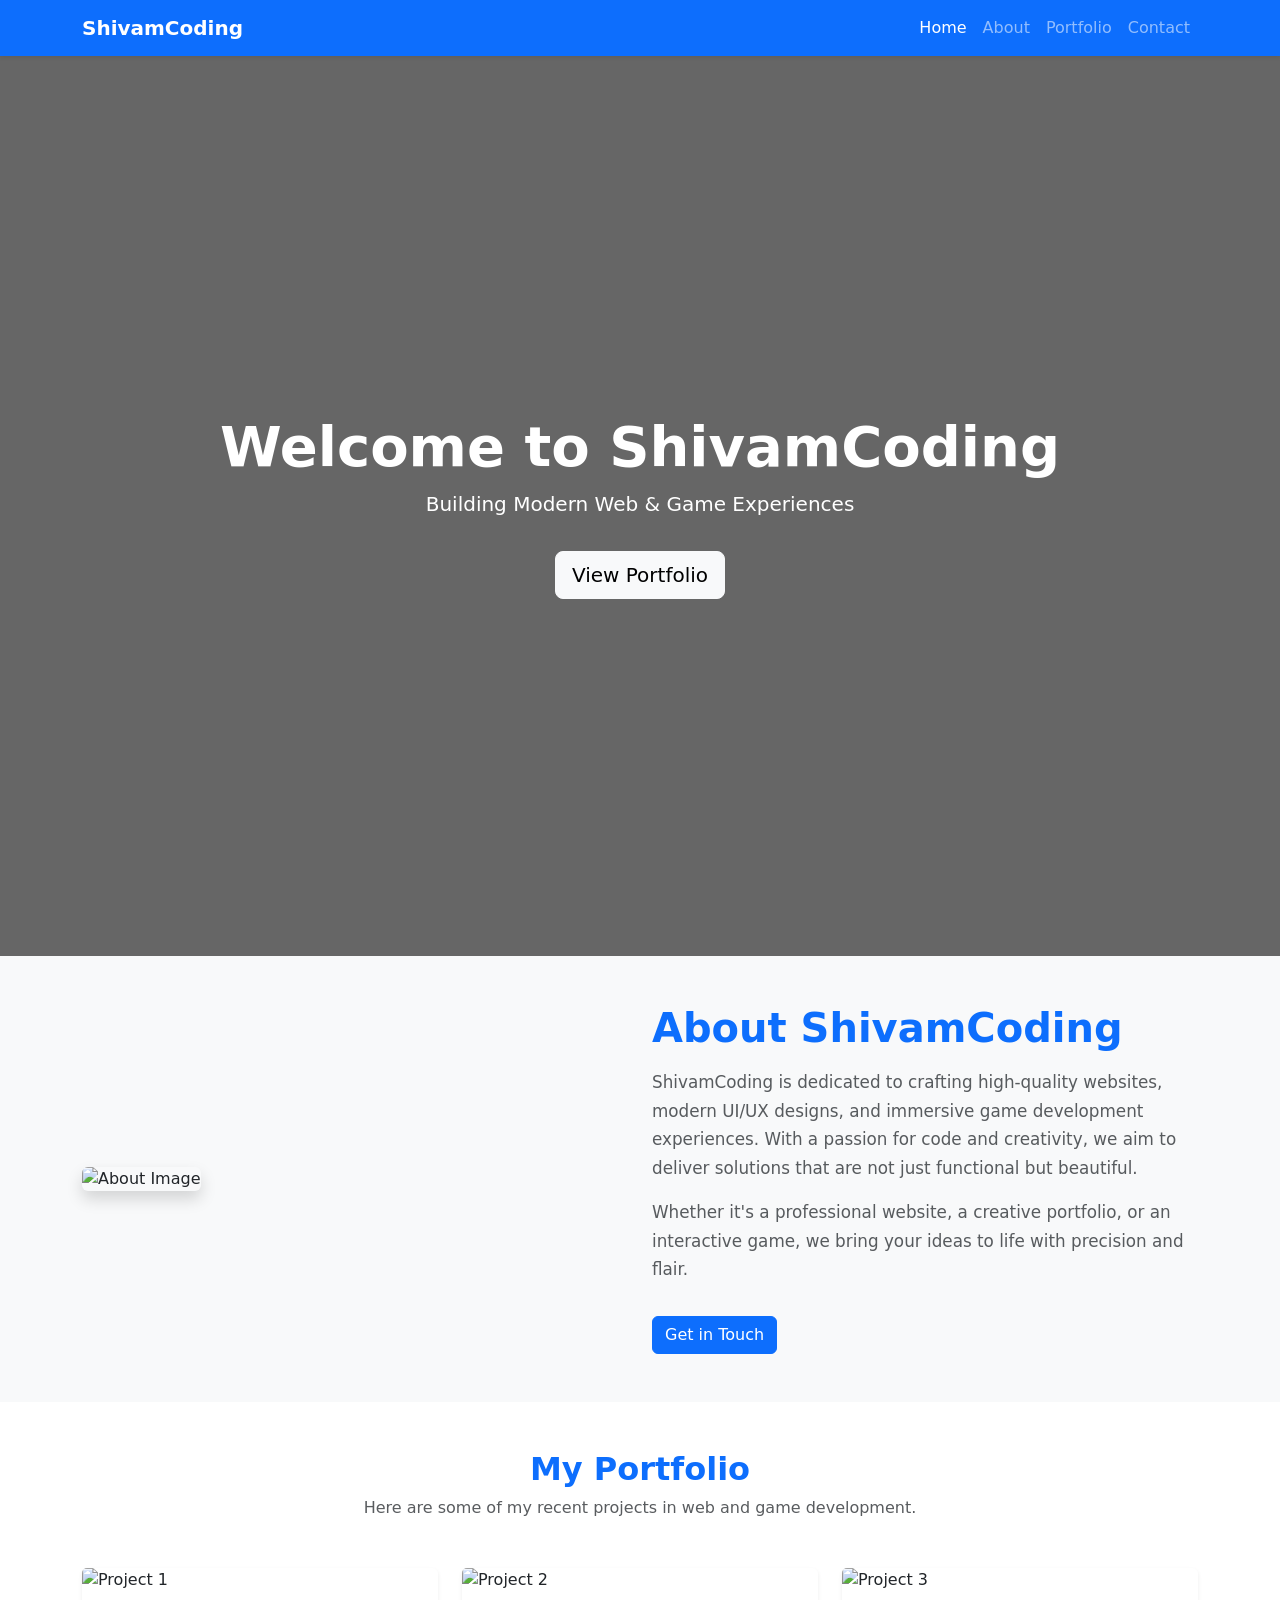
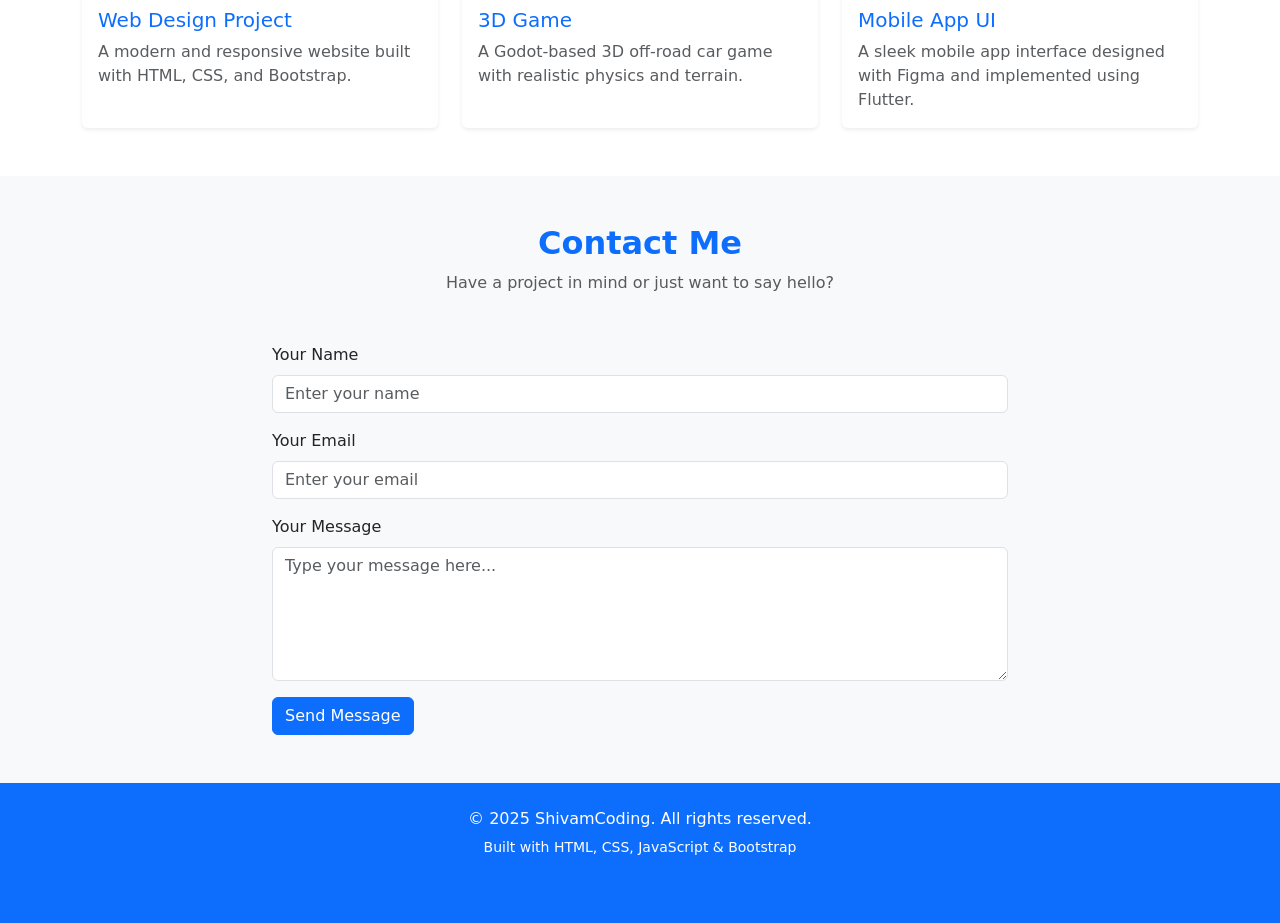
==== commit e29fe0ca: "index.html" ====
--- a/index.html
+++ b/index.html
@@ -12,6 +12,62 @@
 
   <!-- External CSS -->
   <link rel="stylesheet" href="style.css" />
+  
+  <style>
+    *{
+  margin:0;
+  padding:0;
+}
+
+.home-section {
+  height: 100vh;
+  background-image: url('https://images.pexels.com/photos/1089438/pexels-photo-1089438.jpeg?auto=compress&cs=tinysrgb&w=600'); /* Replace with your image */
+  background-size: cover;
+  background-position: center;
+  background-repeat: no-repeat;
+  position: relative;
+}
+
+.home-section::before {
+  content: "";
+  position: absolute;
+  top: 0;
+  left: 0;
+  height: 100%;
+  width: 100%;
+  background-color: rgba(0, 0, 0, 0.6); /* Dark overlay */ 
+  z-index: 1;
+}
+
+.home-section .container {
+  position: relative;
+  z-index: 2;
+}
+
+.about-section {
+  background-color: #f8f9fa;
+}
+
+.about-section h2 {
+  font-size: 2.5rem;
+}
+
+.about-section p {
+  font-size: 1.05rem;
+  line-height: 1.7;
+}
+
+.portfolio-section {
+  background-color: #ffffff;
+}
+
+.portfolio-card:hover {
+  transform: translateY(-5px);
+  transition: 0.3s ease;
+}
+
+
+  </style>
 </head>
 <body>
 
--- a/style.css
+++ b/style.css
@@ -1,40 +1,52 @@
-body {
-    font-family: Arial, sans-serif;
-    margin: 0;
-    padding: 0;
-    text-align: center;
-    background: #121212;
-    color: white;
+*{
+  margin:0;
+  padding:0;
 }
 
-header {
-    background: #1f1f1f;
-    padding: 20px;
+.home-section {
+  height: 100vh;
+  background-image: url('https://images.pexels.com/photos/1089438/pexels-photo-1089438.jpeg?auto=compress&cs=tinysrgb&w=600'); /* Replace with your image */
+  background-size: cover;
+  background-position: center;
+  background-repeat: no-repeat;
+  position: relative;
 }
 
-nav ul {
-    list-style: none;
-    padding: 0;
-    background: #333;
-    margin: 0;
+.home-section::before {
+  content: "";
+  position: absolute;
+  top: 0;
+  left: 0;
+  height: 100%;
+  width: 100%;
+  background-color: rgba(0, 0, 0, 0.6); /* Dark overlay */ 
+  z-index: 1;
 }
 
-nav ul li {
-    display: inline;
-    padding: 15px;
+.home-section .container {
+  position: relative;
+  z-index: 2;
 }
 
-nav ul li a {
-    color: white;
-    text-decoration: none;
+.about-section {
+  background-color: #f8f9fa;
 }
 
-section {
-    padding: 50px 20px;
+.about-section h2 {
+  font-size: 2.5rem;
 }
 
-footer {
-    background: #1f1f1f;
-    padding: 20px;
-    margin-top: 20px;
+.about-section p {
+  font-size: 1.05rem;
+  line-height: 1.7;
 }
+
+.portfolio-section {
+  background-color: #ffffff;
+}
+
+.portfolio-card:hover {
+  transform: translateY(-5px);
+  transition: 0.3s ease;
+}
+
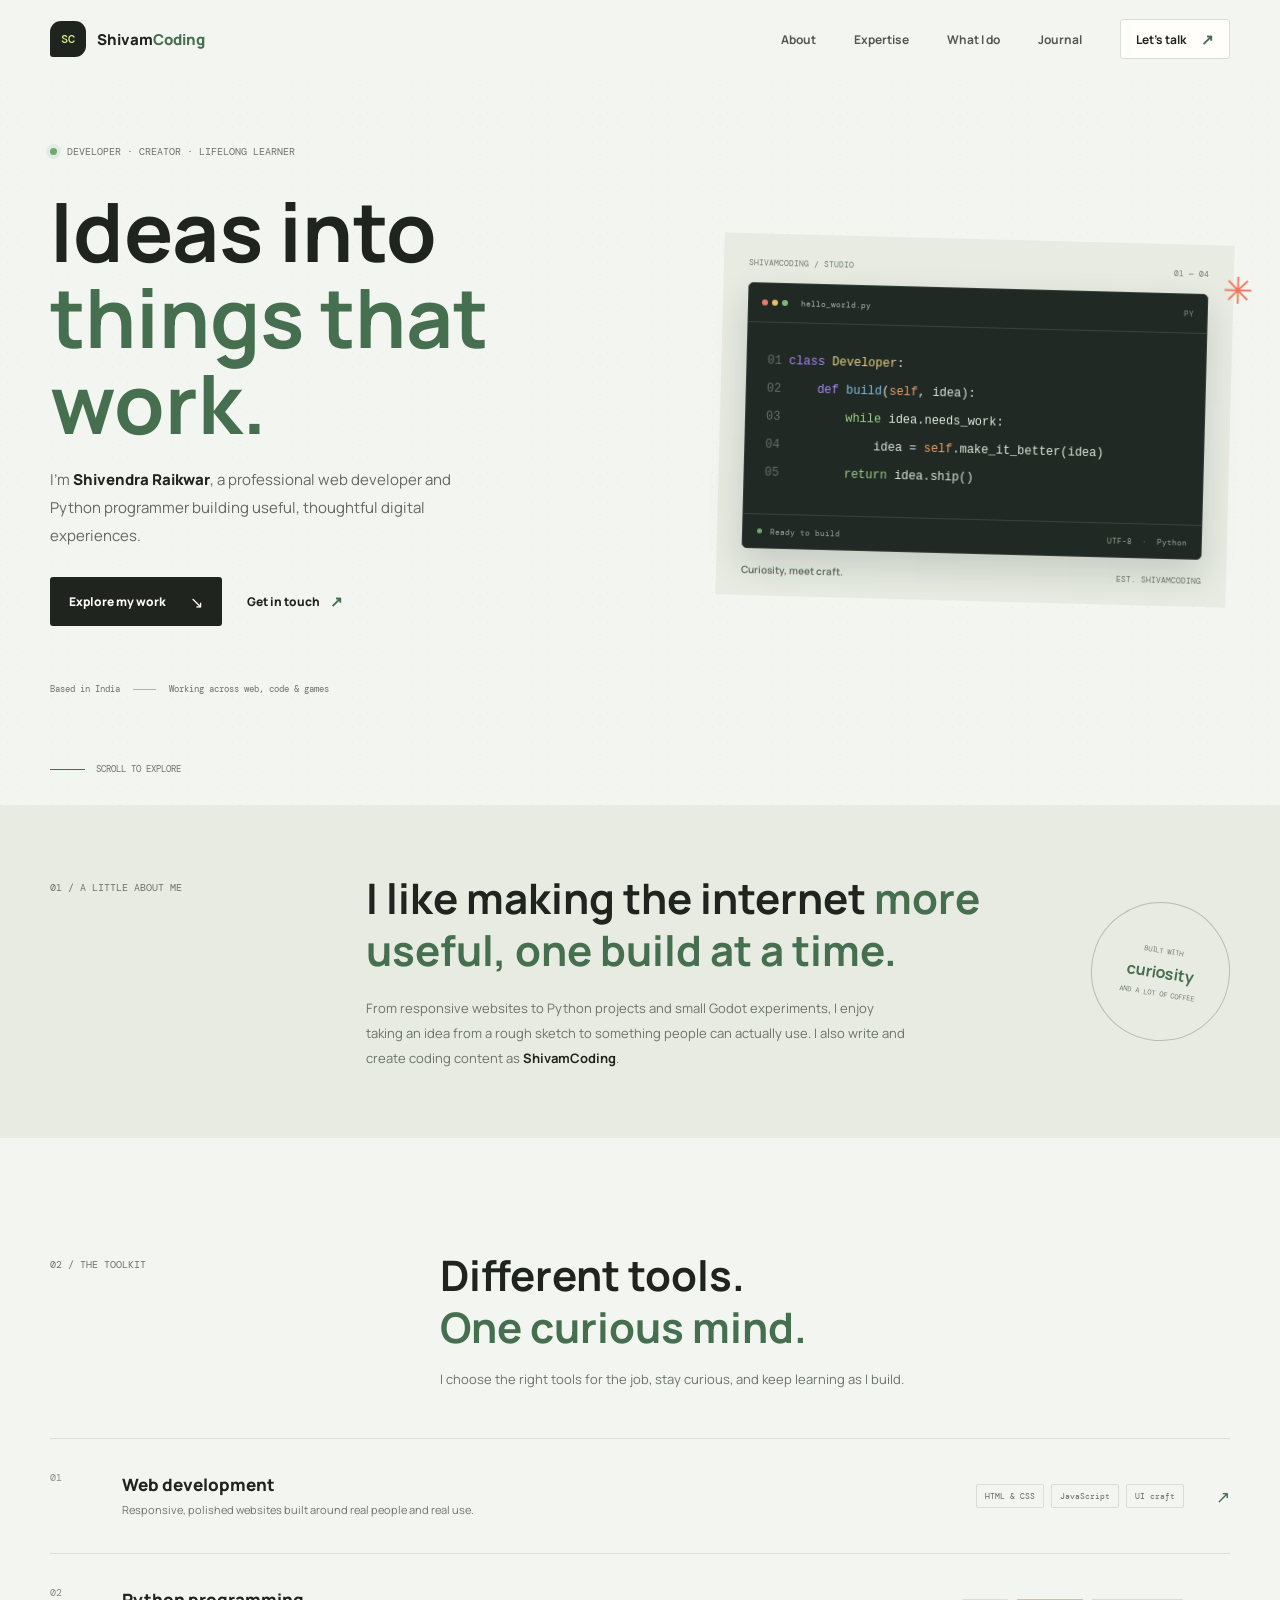
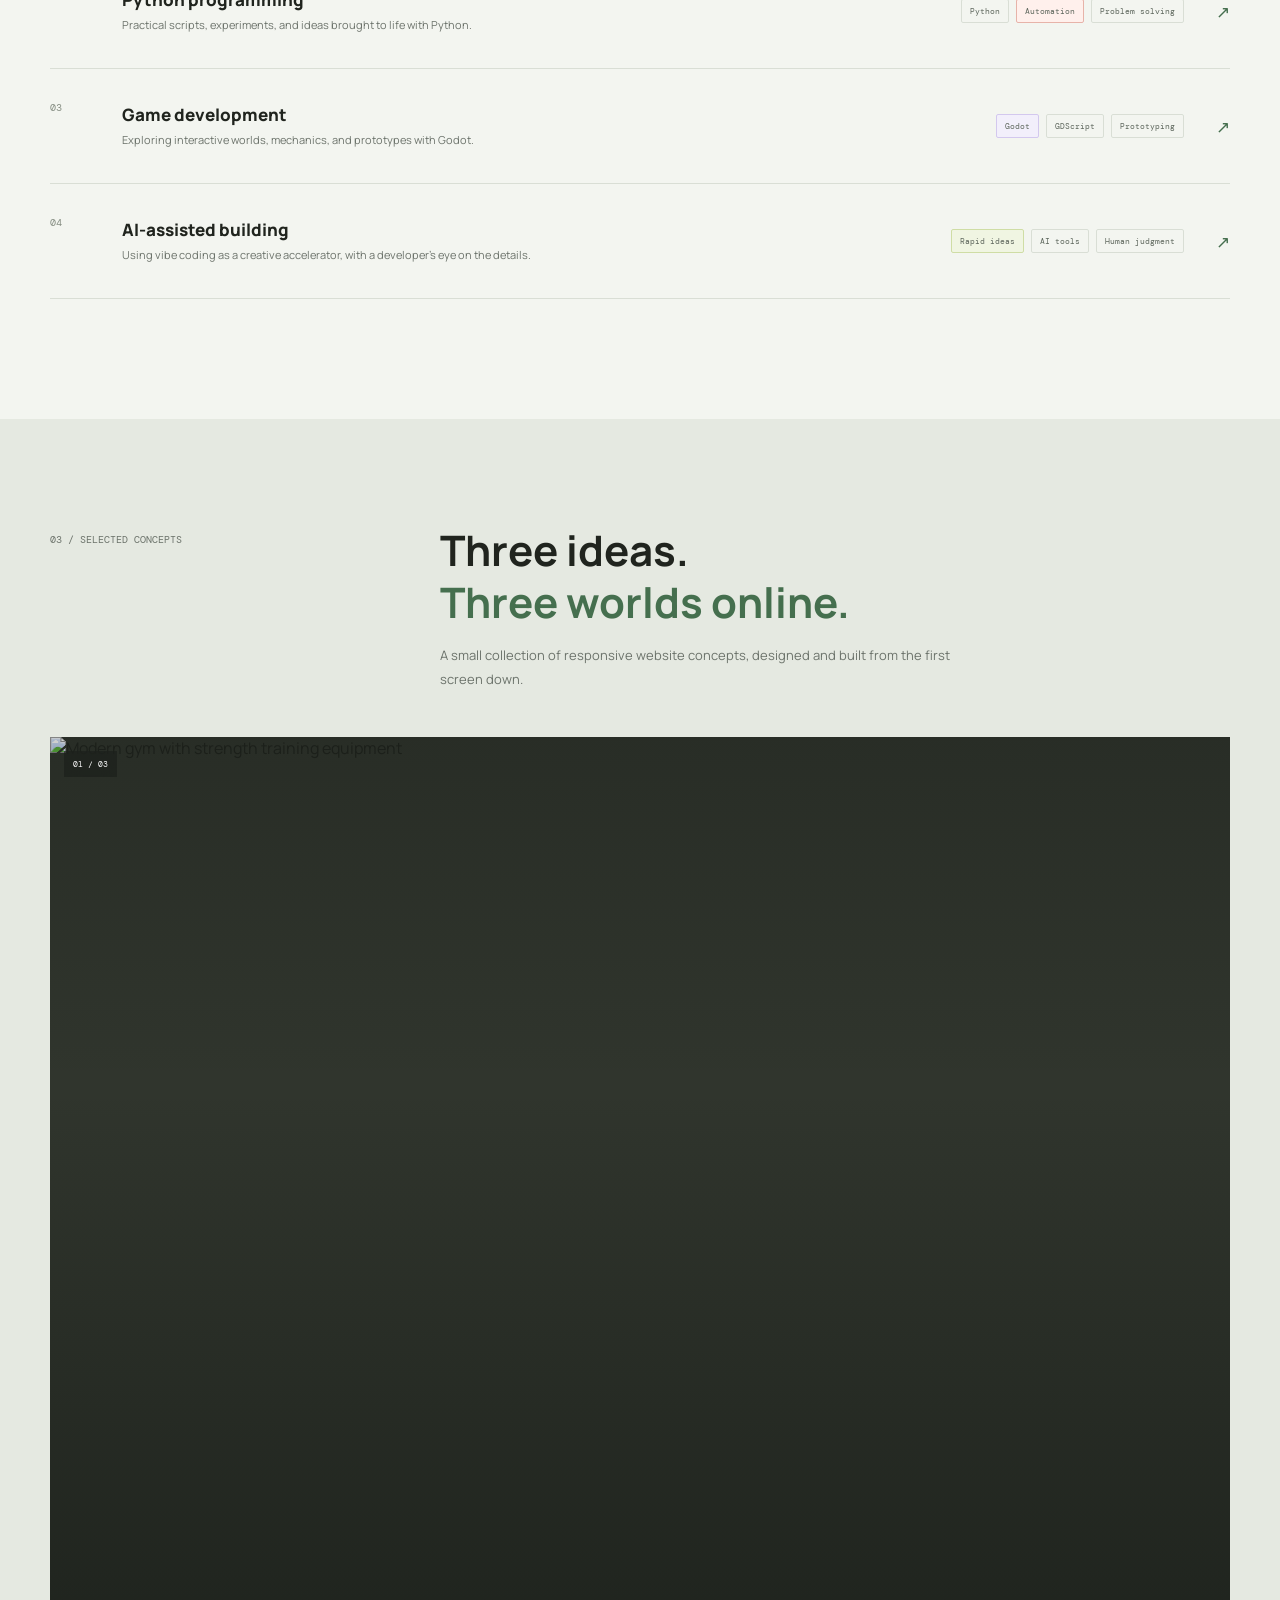
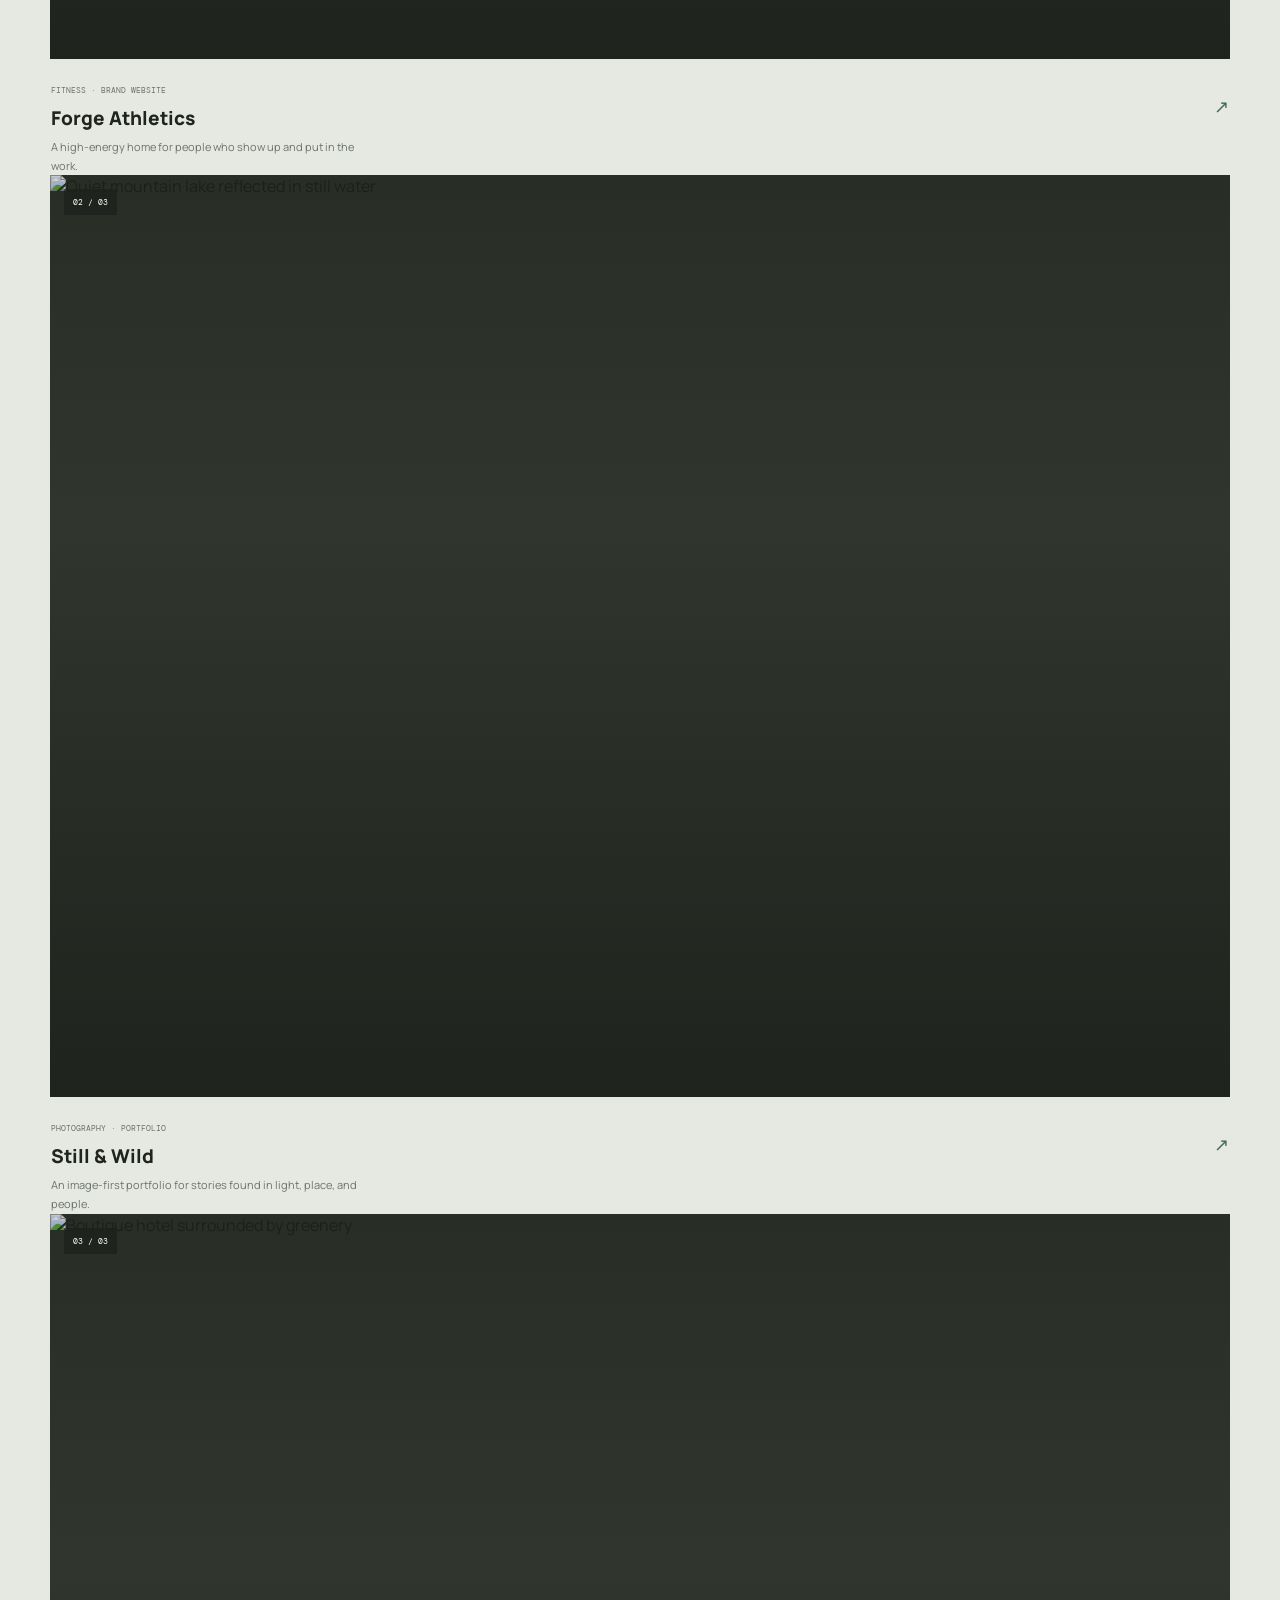
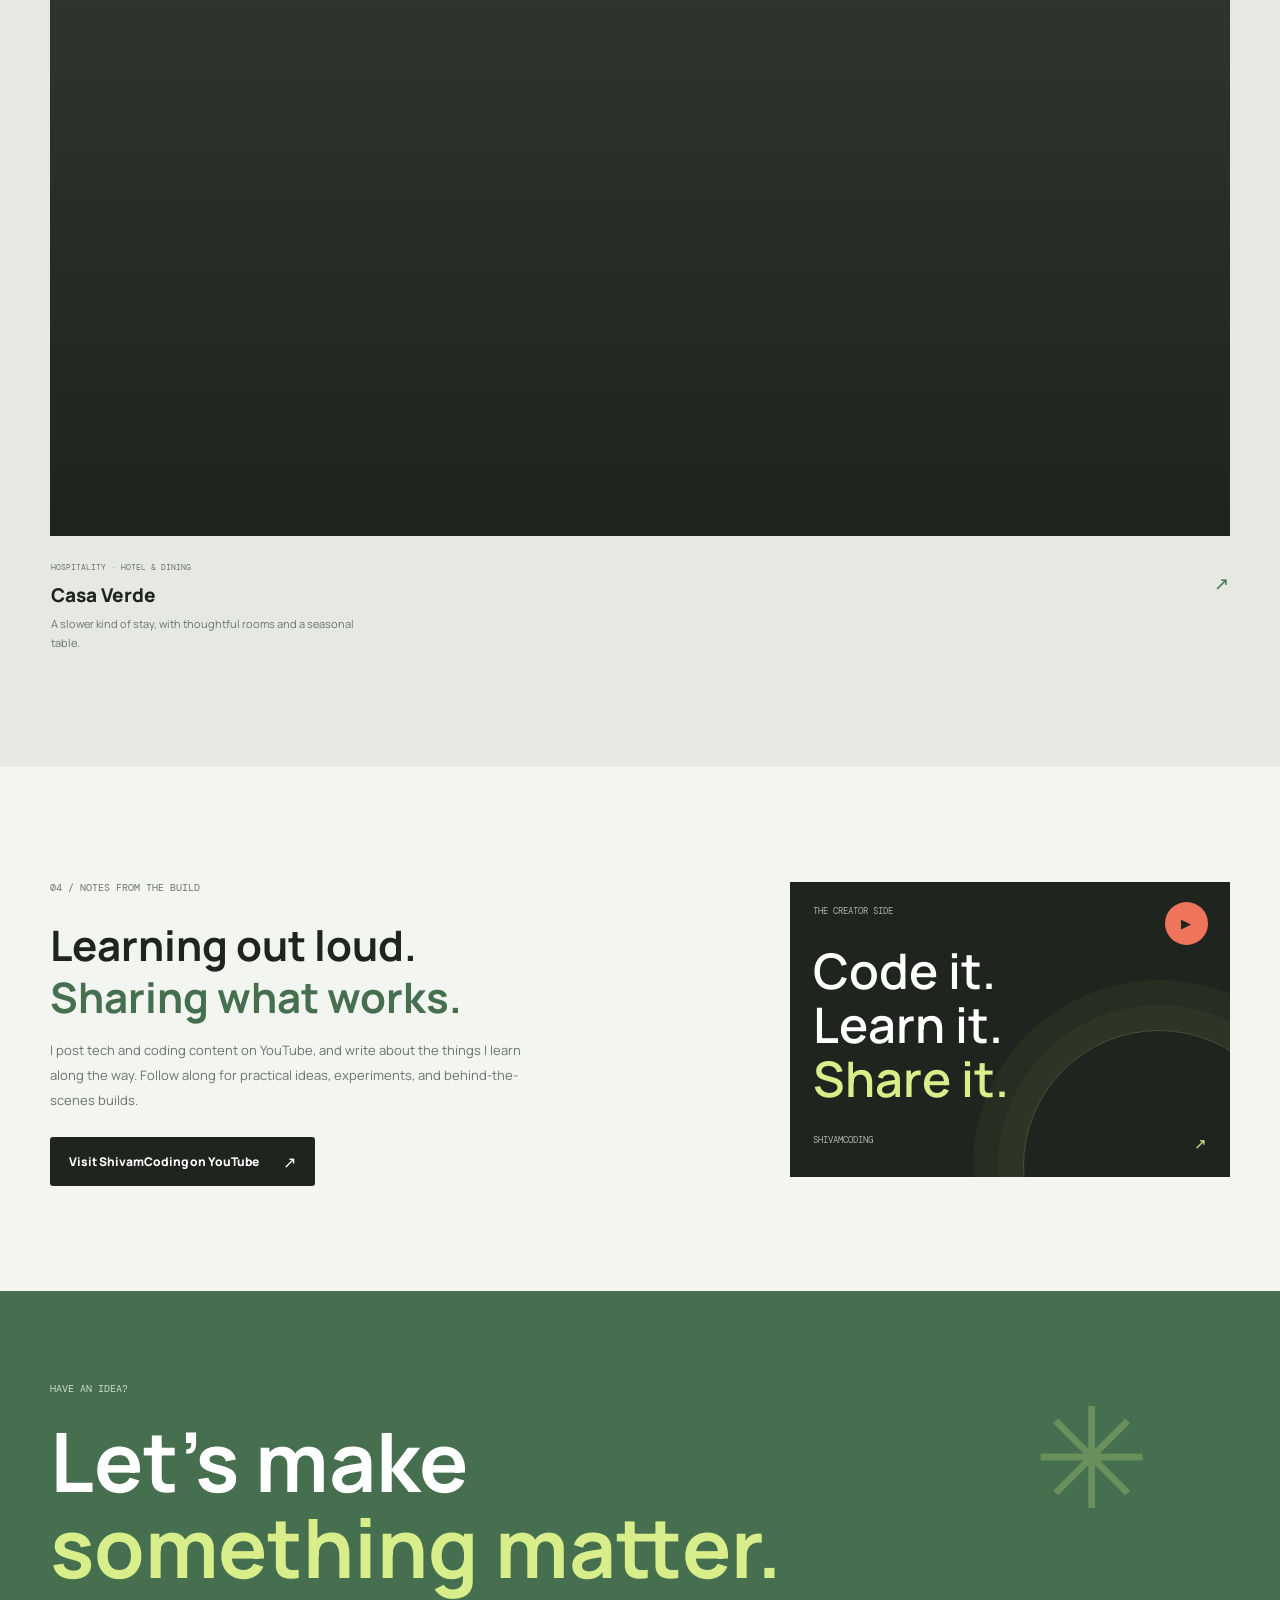
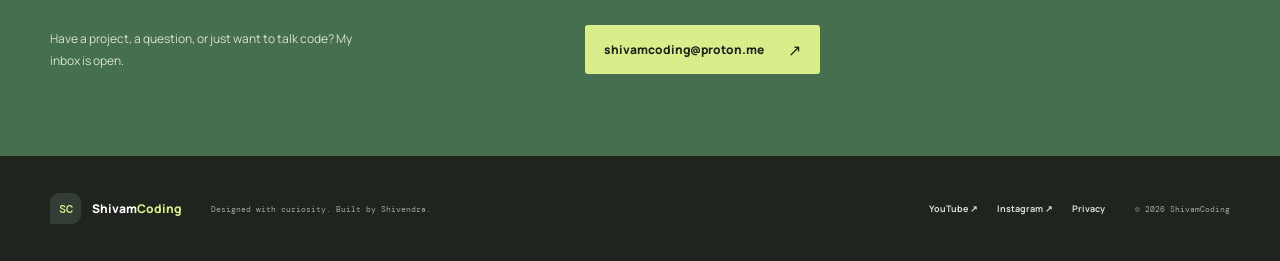
==== commit 1c7831f4: "Website Update 2026 with vibe code" ====
--- a/index.html
+++ b/index.html
@@ -3,231 +3,207 @@
 <head>
   <meta charset="UTF-8" />
   <meta name="viewport" content="width=device-width, initial-scale=1.0" />
-  <title>ShivamCoding - Home</title>
-
-  <!-- Bootstrap CSS -->
-  <link href="https://cdn.jsdelivr.net/npm/bootstrap@5.3.3/dist/css/bootstrap.min.css" rel="stylesheet">
-  
-  <link rel="stylesheet" href="https://cdnjs.cloudflare.com/ajax/libs/animate.css/4.1.1/animate.min.css"/>
-
-  <!-- External CSS -->
+  <meta name="theme-color" content="#f3f5f0" />
+  <meta name="description" content="Shivendra Raikwar is a professional web developer and Python programmer building thoughtful digital experiences as ShivamCoding." />
+  <title>Shivendra Raikwar | ShivamCoding</title>
+  <link rel="preconnect" href="https://fonts.googleapis.com" />
+  <link rel="preconnect" href="https://fonts.gstatic.com" crossorigin />
+  <link href="https://fonts.googleapis.com/css2?family=DM+Mono:wght@400;500&family=Manrope:wght@400;500;600;700;800&display=swap" rel="stylesheet" />
   <link rel="stylesheet" href="style.css" />
-  
-  <style>
-    *{
-  margin:0;
-  padding:0;
-}
-
-.home-section {
-  height: 100vh;
-  background-image: url('https://images.pexels.com/photos/1089438/pexels-photo-1089438.jpeg?auto=compress&cs=tinysrgb&w=600'); /* Replace with your image */
-  background-size: cover;
-  background-position: center;
-  background-repeat: no-repeat;
-  position: relative;
-}
-
-.home-section::before {
-  content: "";
-  position: absolute;
-  top: 0;
-  left: 0;
-  height: 100%;
-  width: 100%;
-  background-color: rgba(0, 0, 0, 0.6); /* Dark overlay */ 
-  z-index: 1;
-}
-
-.home-section .container {
-  position: relative;
-  z-index: 2;
-}
-
-.about-section {
-  background-color: #f8f9fa;
-}
-
-.about-section h2 {
-  font-size: 2.5rem;
-}
-
-.about-section p {
-  font-size: 1.05rem;
-  line-height: 1.7;
-}
-
-.portfolio-section {
-  background-color: #ffffff;
-}
-
-.portfolio-card:hover {
-  transform: translateY(-5px);
-  transition: 0.3s ease;
-}
-
-
-  </style>
+  <script src="script.js" defer></script>
 </head>
 <body>
-
-  <!-- Navbar -->
-  <!-- Navigation Bar -->
-<nav class="navbar navbar-expand-lg navbar-dark bg-primary shadow-sm animate__animated animate__fadeInDown">
-  <div class="container">
-    <a class="navbar-brand fw-bold" href="#">ShivamCoding</a>
-    <button class="navbar-toggler" type="button" data-bs-toggle="collapse" data-bs-target="#navbarNav">
-      <span class="navbar-toggler-icon"></span>
-    </button>
-    <div class="collapse navbar-collapse" id="navbarNav">
-      <ul class="navbar-nav ms-auto">
-        <li class="nav-item">
-          <a class="nav-link active" href="#home-section">Home</a>
-        </li>
-        <li class="nav-item">
-          <a class="nav-link" href="#about">About</a>
-        </li>
-        <li class="nav-item">
-          <a class="nav-link" href="#">Portfolio</a>
-        </li>
-        <li class="nav-item">
-          <a class="nav-link" href="#">Contact</a>
-        </li>
-      </ul>
+  <header class="site-header">
+    <nav class="nav-shell" aria-label="Main navigation">
+      <a class="brand" href="#home" aria-label="ShivamCoding home">
+        <span class="brand-mark" aria-hidden="true">SC</span>
+        <span>Shivam<span class="brand-accent">Coding</span></span>
+      </a>
+      <button class="menu-toggle" type="button" aria-expanded="false" aria-controls="primary-nav" aria-label="Open navigation">
+        <span></span><span></span>
+      </button>
+      <div class="nav-links" id="primary-nav">
+        <a href="#about">About</a>
+        <a href="#expertise">Expertise</a>
+        <a href="#work">What I do</a>
+        <a href="#journal">Journal</a>
+        <a class="nav-contact" href="#contact">Let’s talk <span aria-hidden="true">↗</span></a>
+      </div>
+    </nav>
+  </header>
+
+  <main>
+    <section class="hero section-shell" id="home">
+      <div class="hero-copy reveal">
+        <p class="eyebrow"><span class="availability-dot"></span> Developer · Creator · Lifelong learner</p>
+        <h1>Ideas into<br /><span class="highlight-text">things that work.</span></h1>
+        <p class="hero-intro">I’m <strong>Shivendra Raikwar</strong>, a professional web developer and Python programmer building useful, thoughtful digital experiences.</p>
+        <div class="hero-actions">
+          <a class="button button-primary" href="#work">Explore my work <span aria-hidden="true">↘</span></a>
+          <a class="text-link" href="mailto:shivamcoding@proton.me">Get in touch <span aria-hidden="true">↗</span></a>
+        </div>
+        <div class="hero-meta">
+          <span>Based in India</span>
+          <span class="meta-divider" aria-hidden="true"></span>
+          <span>Working across web, code &amp; games</span>
+        </div>
+      </div>
+
+      <div class="hero-visual reveal" aria-label="A glimpse into my development workspace">
+        <div class="visual-topline"><span>SHIVAMCODING / STUDIO</span><span>01 — 04</span></div>
+        <div class="code-window">
+          <div class="window-bar">
+            <div class="window-dots" aria-hidden="true"><i></i><i></i><i></i></div>
+            <span>hello_world.py</span>
+            <span class="window-language">PY</span>
+          </div>
+          <pre aria-label="Python code: building ideas into reality"><code><span class="code-muted">01</span> <span class="code-purple">class</span> <span class="code-yellow">Developer</span>:
+<span class="code-muted">02</span>     <span class="code-purple">def</span> <span class="code-blue">build</span>(<span class="code-orange">self</span>, idea):
+<span class="code-muted">03</span>         <span class="code-green">while</span> idea.needs_work:
+<span class="code-muted">04</span>             idea = <span class="code-orange">self</span>.make_it_better(idea)
+<span class="code-muted">05</span>         <span class="code-green">return</span> idea.ship()</code></pre>
+          <div class="code-status"><span><i></i> Ready to build</span><span>UTF-8&nbsp; · &nbsp;Python</span></div>
+        </div>
+        <div class="visual-caption"><span>Curiosity, meet craft.</span><span>EST. SHIVAMCODING</span></div>
+        <span class="visual-spark" aria-hidden="true">✳</span>
+      </div>
+
+      <a class="scroll-cue" href="#about"><span class="scroll-line"></span> Scroll to explore</a>
+    </section>
+
+    <section class="intro-band" id="about">
+      <div class="section-shell intro-grid reveal">
+        <p class="eyebrow section-index">01 / A LITTLE ABOUT ME</p>
+        <div>
+          <h2>I like making the internet <span>more useful, one build at a time.</span></h2>
+          <p class="body-copy">From responsive websites to Python projects and small Godot experiments, I enjoy taking an idea from a rough sketch to something people can actually use. I also write and create coding content as <strong>ShivamCoding</strong>.</p>
+        </div>
+        <div class="about-stamp" aria-hidden="true"><span>BUILT WITH</span><b>curiosity</b><span>AND A LOT OF COFFEE</span></div>
+      </div>
+    </section>
+
+    <section class="expertise section-shell" id="expertise">
+      <div class="section-heading reveal">
+        <p class="eyebrow section-index">02 / THE TOOLKIT</p>
+        <div>
+          <h2>Different tools.<br /><span>One curious mind.</span></h2>
+          <p class="body-copy">I choose the right tools for the job, stay curious, and keep learning as I build.</p>
+        </div>
+      </div>
+      <div class="skill-list">
+        <article class="skill-row reveal">
+          <span class="skill-number">01</span>
+          <div class="skill-main"><h3>Web development</h3><p>Responsive, polished websites built around real people and real use.</p></div>
+          <div class="skill-tags"><span>HTML &amp; CSS</span><span>JavaScript</span><span>UI craft</span></div>
+          <span class="skill-arrow" aria-hidden="true">↗</span>
+        </article>
+        <article class="skill-row reveal">
+          <span class="skill-number">02</span>
+          <div class="skill-main"><h3>Python programming</h3><p>Practical scripts, experiments, and ideas brought to life with Python.</p></div>
+          <div class="skill-tags"><span>Python</span><span>Automation</span><span>Problem solving</span></div>
+          <span class="skill-arrow" aria-hidden="true">↗</span>
+        </article>
+        <article class="skill-row reveal">
+          <span class="skill-number">03</span>
+          <div class="skill-main"><h3>Game development</h3><p>Exploring interactive worlds, mechanics, and prototypes with Godot.</p></div>
+          <div class="skill-tags"><span>Godot</span><span>GDScript</span><span>Prototyping</span></div>
+          <span class="skill-arrow" aria-hidden="true">↗</span>
+        </article>
+        <article class="skill-row reveal">
+          <span class="skill-number">04</span>
+          <div class="skill-main"><h3>AI-assisted building</h3><p>Using vibe coding as a creative accelerator, with a developer’s eye on the details.</p></div>
+          <div class="skill-tags"><span>Rapid ideas</span><span>AI tools</span><span>Human judgment</span></div>
+          <span class="skill-arrow" aria-hidden="true">↗</span>
+        </article>
+      </div>
+    </section>
+
+    <section class="work-section" id="work">
+      <div class="section-shell work-inner">
+        <div class="section-heading reveal">
+          <p class="eyebrow section-index">03 / SELECTED CONCEPTS</p>
+          <div>
+            <h2>Three ideas.<br /><span>Three worlds online.</span></h2>
+            <p class="body-copy">A small collection of responsive website concepts, designed and built from the first screen down.</p>
+          </div>
+        </div>
+        <div class="work-grid project-grid">
+          <a class="project-card reveal" href="projects/gym/index.html" target="_blank" rel="noopener noreferrer" aria-label="Open Forge Athletics gym website demo in a new tab">
+            <div class="project-image project-image-gym">
+              <img src="https://images.unsplash.com/photo-1534438327276-14e5300c3a48?auto=format&amp;fit=crop&amp;w=1000&amp;q=85" alt="Modern gym with strength training equipment" loading="lazy" />
+              <span class="project-number">01 / 03</span>
+              <span class="project-visit">Visit website <span aria-hidden="true">↗</span></span>
+            </div>
+            <div class="project-details">
+              <div><span class="project-category">FITNESS · BRAND WEBSITE</span><h3>Forge Athletics</h3><p>A high-energy home for people who show up and put in the work.</p></div>
+              <span class="project-arrow" aria-hidden="true">↗</span>
+            </div>
+          </a>
+          <a class="project-card reveal" href="projects/photography/index.html" target="_blank" rel="noopener noreferrer" aria-label="Open Still & Wild photography portfolio demo in a new tab">
+            <div class="project-image project-image-photo">
+              <img src="https://images.unsplash.com/photo-1470770841072-f978cf4d019e?auto=format&amp;fit=crop&amp;w=1000&amp;q=85" alt="Quiet mountain lake reflected in still water" loading="lazy" />
+              <span class="project-number">02 / 03</span>
+              <span class="project-visit">Visit website <span aria-hidden="true">↗</span></span>
+            </div>
+            <div class="project-details">
+              <div><span class="project-category">PHOTOGRAPHY · PORTFOLIO</span><h3>Still &amp; Wild</h3><p>An image-first portfolio for stories found in light, place, and people.</p></div>
+              <span class="project-arrow" aria-hidden="true">↗</span>
+            </div>
+          </a>
+          <a class="project-card reveal" href="projects/hotel/index.html" target="_blank" rel="noopener noreferrer" aria-label="Open Casa Verde hotel and restaurant website demo in a new tab">
+            <div class="project-image project-image-hotel">
+              <img src="https://images.unsplash.com/photo-1566073771259-6a8506099945?auto=format&amp;fit=crop&amp;w=1000&amp;q=85" alt="Boutique hotel surrounded by greenery" loading="lazy" />
+              <span class="project-number">03 / 03</span>
+              <span class="project-visit">Visit website <span aria-hidden="true">↗</span></span>
+            </div>
+            <div class="project-details">
+              <div><span class="project-category">HOSPITALITY · HOTEL &amp; DINING</span><h3>Casa Verde</h3><p>A slower kind of stay, with thoughtful rooms and a seasonal table.</p></div>
+              <span class="project-arrow" aria-hidden="true">↗</span>
+            </div>
+          </a>
+        </div>
+      </div>
+    </section>
+
+    <section class="journal section-shell" id="journal">
+      <div class="journal-copy reveal">
+        <p class="eyebrow section-index">04 / NOTES FROM THE BUILD</p>
+        <h2>Learning out loud.<br /><span>Sharing what works.</span></h2>
+        <p class="body-copy">I post tech and coding content on YouTube, and write about the things I learn along the way. Follow along for practical ideas, experiments, and behind-the-scenes builds.</p>
+        <a class="button button-dark" href="https://www.youtube.com/shivamcoding" target="_blank" rel="noreferrer">Visit ShivamCoding on YouTube <span aria-hidden="true">↗</span></a>
+      </div>
+      <a class="journal-tile reveal" href="https://www.youtube.com/shivamcoding" target="_blank" rel="noreferrer" aria-label="Visit the ShivamCoding YouTube channel">
+        <span class="tile-label">THE CREATOR SIDE</span>
+        <span class="play-mark" aria-hidden="true">▶</span>
+        <span class="tile-title">Code it.<br />Learn it.<br /><b>Share it.</b></span>
+        <span class="tile-footer">SHIVAMCODING <span aria-hidden="true">↗</span></span>
+      </a>
+    </section>
+
+    <section class="contact-section" id="contact">
+      <div class="section-shell contact-inner reveal">
+        <p class="eyebrow">HAVE AN IDEA?</p>
+        <h2>Let’s make<br /><span>something matter.</span></h2>
+        <div class="contact-bottom">
+          <p>Have a project, a question, or just want to talk code? My inbox is open.</p>
+          <a class="button button-light" href="mailto:shivamcoding@proton.me">shivamcoding@proton.me <span aria-hidden="true">↗</span></a>
+        </div>
+        <span class="contact-spark" aria-hidden="true">✳</span>
+      </div>
+    </section>
+  </main>
+
+  <footer class="site-footer">
+    <div class="section-shell footer-inner">
+      <a class="brand footer-brand" href="#home"><span class="brand-mark" aria-hidden="true">SC</span><span>Shivam<span class="brand-accent">Coding</span></span></a>
+      <p>Designed with curiosity. Built by Shivendra.</p>
+      <div class="footer-links">
+        <a href="https://www.youtube.com/shivamcoding" target="_blank" rel="noreferrer">YouTube ↗</a>
+        <a href="https://www.instagram.com/shivendra.raikwar" target="_blank" rel="noreferrer">Instagram ↗</a>
+        <a href="privacypolicy.html">Privacy</a>
+      </div>
+      <span class="copyright">© <span id="year">2026</span> ShivamCoding</span>
     </div>
-  </div>
-</nav>
-
-<!-- Home Section -->
-<section id="home-section" class="home-section d-flex align-items-center justify-content-center text-center">
-  <div class="container text-white">
-    <h1 class="display-4 fw-bold">Welcome to ShivamCoding</h1>
-    <p class="lead">Building Modern Web & Game Experiences</p>
-    <a href="#portfolio" class="btn btn-light btn-lg mt-3">View Portfolio</a>
-  </div>
-</section>
-
-<!-- About Section -->
-<section id="about" class="about-section py-5 bg-light">
-  <div class="container">
-    <div class="row align-items-center">
-      <!-- Image Column -->
-      <div class="col-md-6 mb-4 mb-md-0">
-        <img src="https://encrypted-tbn0.gstatic.com/images?q=tbn:ANd9GcQ8H7-2lbpEsqj39V2h9GAXGuvjafHSxIMGCQ&s" alt="About Image" class="img-fluid rounded shadow">
-      </div>
-
-      <!-- Text Column -->
-      <div class="col-md-6">
-        <h2 class="fw-bold text-primary">About ShivamCoding</h2>
-        <p class="text-muted mt-3">
-          ShivamCoding is dedicated to crafting high-quality websites, modern UI/UX designs, and immersive game development experiences.
-          With a passion for code and creativity, we aim to deliver solutions that are not just functional but beautiful.
-        </p>
-        <p class="text-muted">
-          Whether it's a professional website, a creative portfolio, or an interactive game, we bring your ideas to life with precision and flair.
-        </p>
-        <a href="#contact" class="btn btn-primary mt-3">Get in Touch</a>
-      </div>
-    </div>
-  </div>
-</section>
-
-<!-- Portfolio Section -->
-<section id="portfolio" class="portfolio-section py-5">
-  <div class="container">
-    <div class="text-center mb-5">
-      <h2 class="fw-bold text-primary">My Portfolio</h2>
-      <p class="text-muted">Here are some of my recent projects in web and game development.</p>
-    </div>
-
-    <div class="row g-4">
-      <!-- Portfolio Card 1 -->
-      <div class="col-md-4">
-        <div class="card h-100 shadow-sm border-0 portfolio-card">
-          <img src="https://images.pexels.com/photos/1779487/pexels-photo-1779487.jpeg?auto=compress&cs=tinysrgb&w=1260&h=750&dpr=2" class="card-img-top" alt="Project 1">
-          <div class="card-body">
-            <h5 class="card-title text-primary">Web Design Project</h5>
-            <p class="card-text text-muted">A modern and responsive website built with HTML, CSS, and Bootstrap.</p>
-          </div>
-        </div>
-      </div>
-
-      <!-- Portfolio Card 2 -->
-      <div class="col-md-4">
-        <div class="card h-100 shadow-sm border-0 portfolio-card">
-          <img src="https://images.pexels.com/photos/7562050/pexels-photo-7562050.jpeg?auto=compress&cs=tinysrgb&w=600" class="card-img-top" alt="Project 2">
-          <div class="card-body">
-            <h5 class="card-title text-primary">3D Game</h5>
-            <p class="card-text text-muted">A Godot-based 3D off-road car game with realistic physics and terrain.</p>
-          </div>
-        </div>
-      </div>
-
-      <!-- Portfolio Card 3 -->
-      <div class="col-md-4">
-        <div class="card h-100 shadow-sm border-0 portfolio-card">
-          <img src="https://images.pexels.com/photos/147413/twitter-facebook-together-exchange-of-information-147413.jpeg?auto=compress&cs=tinysrgb&w=1260&h=750&dpr=2" class="card-img-top" alt="Project 3">
-          <div class="card-body">
-            <h5 class="card-title text-primary">Mobile App UI</h5>
-            <p class="card-text text-muted">A sleek mobile app interface designed with Figma and implemented using Flutter.</p>
-          </div>
-        </div>
-      </div>
-    </div>
-  </div>
-</section>
-
-<!-- Contact Section -->
-<section id="contact" class="contact-section py-5 bg-light">
-  <div class="container">
-    <div class="text-center mb-5">
-      <h2 class="fw-bold text-primary">Contact Me</h2>
-      <p class="text-muted">Have a project in mind or just want to say hello?</p>
-    </div>
-
-    <div class="row justify-content-center">
-      <div class="col-md-8">
-        <form>
-          <div class="mb-3">
-            <label for="name" class="form-label">Your Name</label>
-            <input type="text" class="form-control" id="name" placeholder="Enter your name">
-          </div>
-          <div class="mb-3">
-            <label for="email" class="form-label">Your Email</label>
-            <input type="email" class="form-control" id="email" placeholder="Enter your email">
-          </div>
-          <div class="mb-3">
-            <label for="message" class="form-label">Your Message</label>
-            <textarea class="form-control" id="message" rows="5" placeholder="Type your message here..."></textarea>
-          </div>
-          <button type="submit" class="btn btn-primary">Send Message</button>
-        </form>
-      </div>
-    </div>
-  </div>
-</section>
-
-<!-- Footer -->
-<footer class="bg-primary text-white text-center py-4">
-  <div class="container">
-    <p class="mb-1">&copy; 2025 ShivamCoding. All rights reserved.</p>
-    <small>Built with HTML, CSS, JavaScript & Bootstrap</small>
-    <div class="mt-3">
-      <a href="https://www.youtube.com/shivamcoding" class="text-white mx-3" target="_blank">
-        <i class="fab fa-youtube fa-2x"></i>
-      </a>
-      <a href="https://www.instagram.com/shivendra.raikwar" class="text-white mx-3" target="_blank">
-        <i class="fab fa-instagram fa-2x"></i>
-      </a>
-    </div>
-  </div>
-</footer>
-
-
-  <!-- Bootstrap JS + Popper -->
-  <script src="https://cdn.jsdelivr.net/npm/bootstrap@5.3.3/dist/js/bootstrap.bundle.min.js"></script>
-
-  <!-- External JS -->
-  <script src="script.js"></script>
+  </footer>
 </body>
-</html>
+</html>
--- a/style.css
+++ b/style.css
@@ -1,52 +1,664 @@
-*{
-  margin:0;
-  padding:0;
-}
-
-.home-section {
-  height: 100vh;
-  background-image: url('https://images.pexels.com/photos/1089438/pexels-photo-1089438.jpeg?auto=compress&cs=tinysrgb&w=600'); /* Replace with your image */
-  background-size: cover;
-  background-position: center;
-  background-repeat: no-repeat;
+:root {
+  color-scheme: light;
+  --paper: #f3f5f0;
+  --white: #fffefa;
+  --ink: #20241e;
+  --muted: #6c736b;
+  --line: #d9ded5;
+  --green: #456f4e;
+  --lime: #d8ee8a;
+  --coral: #ef745c;
+  --violet: #a78bfa;
+  --mono: "DM Mono", "Courier New", monospace;
+  --sans: "Manrope", "Segoe UI", sans-serif;
+}
+
+* { box-sizing: border-box; }
+
+html {
+  scroll-behavior: smooth;
+  scroll-padding-top: 88px;
+}
+
+body {
+  margin: 0;
+  background: var(--paper);
+  color: var(--ink);
+  font-family: var(--sans);
+  -webkit-font-smoothing: antialiased;
+}
+
+body::before {
+  position: fixed;
+  z-index: -1;
+  inset: 0;
+  background-image: radial-gradient(#53604f 0.55px, transparent 0.55px);
+  background-size: 15px 15px;
+  content: "";
+  opacity: 0.07;
+  pointer-events: none;
+}
+
+a { color: inherit; text-decoration: none; }
+button { font: inherit; }
+
+.section-shell,
+.nav-shell {
+  width: min(1180px, calc(100% - 64px));
+  margin-inline: auto;
+}
+
+.site-header {
+  position: sticky;
+  z-index: 20;
+  top: 0;
+  border-bottom: 1px solid transparent;
+  background: rgb(243 245 240 / 92%);
+  backdrop-filter: blur(16px);
+  transition: border-color 180ms ease, box-shadow 180ms ease;
+}
+
+.site-header.is-scrolled {
+  border-color: var(--line);
+  box-shadow: 0 8px 24px rgb(32 36 30 / 5%);
+}
+
+.nav-shell {
+  display: flex;
+  min-height: 78px;
+  align-items: center;
+  justify-content: space-between;
+}
+
+.brand {
+  display: inline-flex;
+  align-items: center;
+  gap: 11px;
+  font-size: 15px;
+  font-weight: 800;
+  letter-spacing: 0;
+}
+
+.brand-mark {
+  display: grid;
+  width: 36px;
+  aspect-ratio: 1;
+  place-items: center;
+  border-radius: 11px 11px 11px 3px;
+  background: var(--ink);
+  color: var(--lime);
+  font-family: var(--mono);
+  font-size: 12px;
+  font-weight: 500;
+}
+
+.brand-accent { color: var(--green); }
+
+.nav-links {
+  display: flex;
+  align-items: center;
+  gap: clamp(20px, 3vw, 38px);
+  font-size: 12px;
+  font-weight: 700;
+}
+
+.nav-links > a:not(.nav-contact) {
+  color: #52584f;
+  transition: color 160ms ease;
+}
+
+.nav-links > a:not(.nav-contact):hover,
+.footer-links a:hover { color: var(--green); }
+
+.nav-contact {
+  display: inline-flex;
+  min-height: 40px;
+  align-items: center;
+  gap: 15px;
+  padding: 0 15px;
+  border: 1px solid var(--line);
+  border-radius: 3px;
+  background: var(--white);
+  transition: border-color 160ms ease, background 160ms ease;
+}
+
+.nav-contact:hover { border-color: var(--green); background: #eaf0e7; }
+.nav-contact span { color: var(--green); font-size: 15px; }
+
+.menu-toggle {
+  display: none;
+  width: 42px;
+  height: 42px;
+  padding: 12px 10px;
+  border: 1px solid var(--line);
+  border-radius: 3px;
+  background: var(--white);
+  cursor: pointer;
+}
+
+.menu-toggle span {
+  display: block;
+  height: 1px;
+  margin: 5px 0;
+  background: var(--ink);
+  transition: transform 180ms ease;
+}
+
+.menu-toggle[aria-expanded="true"] span:first-child { transform: translateY(3px) rotate(45deg); }
+.menu-toggle[aria-expanded="true"] span:last-child { transform: translateY(-3px) rotate(-45deg); }
+
+.hero {
   position: relative;
-}
-
-.home-section::before {
+  display: grid;
+  min-height: 650px;
+  grid-template-columns: 1fr 0.9fr;
+  align-items: center;
+  gap: clamp(48px, 8vw, 108px);
+  padding-top: 66px;
+  padding-bottom: 110px;
+}
+
+.eyebrow {
+  display: flex;
+  align-items: center;
+  gap: 10px;
+  margin: 0;
+  color: var(--muted);
+  font-family: var(--mono);
+  font-size: 10px;
+  letter-spacing: 0;
+  text-transform: uppercase;
+}
+
+.availability-dot,
+.code-status i {
+  width: 7px;
+  aspect-ratio: 1;
+  border-radius: 50%;
+  background: #6fa871;
+  box-shadow: 0 0 0 4px rgb(111 168 113 / 13%);
+}
+
+h1, h2, h3, p { margin-top: 0; }
+
+.hero h1 {
+  margin: 30px 0 20px;
+  font-size: clamp(48px, 6.4vw, 82px);
+  font-weight: 700;
+  letter-spacing: 0;
+  line-height: 1.05;
+}
+
+.highlight-text { color: var(--green); }
+
+.hero-intro {
+  max-width: 450px;
+  margin-bottom: 28px;
+  color: #626960;
+  font-size: 15px;
+  line-height: 1.85;
+}
+
+.hero-intro strong { color: var(--ink); font-weight: 800; }
+
+.hero-actions { display: flex; align-items: center; gap: 25px; }
+
+.button {
+  display: inline-flex;
+  min-height: 49px;
+  align-items: center;
+  justify-content: center;
+  gap: 24px;
+  padding: 0 18px;
+  border: 1px solid transparent;
+  border-radius: 3px;
+  font-size: 12px;
+  font-weight: 800;
+  transition: transform 180ms ease, background 180ms ease, color 180ms ease;
+}
+
+.button:hover { transform: translateY(-2px); }
+.button span { font-size: 16px; font-weight: 500; }
+.button-primary { background: var(--ink); color: white; }
+.button-primary:hover { background: var(--green); }
+.button-dark { background: var(--ink); color: white; }
+.button-dark:hover { background: var(--green); }
+.button-light { background: var(--lime); color: var(--ink); }
+.button-light:hover { background: white; }
+
+.text-link {
+  display: inline-flex;
+  align-items: center;
+  gap: 10px;
+  font-size: 12px;
+  font-weight: 800;
+}
+
+.text-link span { color: var(--green); font-size: 15px; }
+.hero-meta { display: flex; align-items: center; gap: 13px; margin-top: 57px; color: var(--muted); font-family: var(--mono); font-size: 9px; }
+.meta-divider { width: 23px; height: 1px; background: #aeb5aa; }
+
+.hero-visual {
+  position: relative;
+  padding: 24px 25px 19px;
+  background: #e7ebe2;
+  transform: rotate(1.5deg);
+  animation: float-in 800ms 150ms both cubic-bezier(.2,.8,.2,1);
+}
+
+.visual-topline,
+.visual-caption,
+.window-bar,
+.code-status {
+  display: flex;
+  align-items: center;
+  justify-content: space-between;
+  font-family: var(--mono);
+  font-size: 8px;
+}
+
+.visual-topline { margin-bottom: 15px; color: #737b71; }
+
+.code-window {
+  overflow: hidden;
+  border: 1px solid #333d37;
+  border-radius: 5px;
+  background: #202923;
+  box-shadow: 0 15px 35px rgb(26 37 29 / 16%);
+}
+
+.window-bar {
+  height: 39px;
+  justify-content: flex-start;
+  gap: 13px;
+  padding: 0 13px;
+  border-bottom: 1px solid #39443d;
+  color: #aeb6ae;
+}
+
+.window-dots { display: flex; gap: 4px; }
+.window-dots i { width: 6px; aspect-ratio: 1; border-radius: 50%; background: #e77c68; }
+.window-dots i:nth-child(2) { background: #e5bf69; }
+.window-dots i:nth-child(3) { background: #7eb57b; }
+.window-language { margin-left: auto; color: #849087; }
+
+.code-window pre {
+  overflow-x: auto;
+  margin: 0;
+  padding: 24px 20px 27px;
+  color: #e2e8df;
+  font-family: var(--mono);
+  font-size: clamp(9px, 1.1vw, 12px);
+  line-height: 2.25;
+}
+
+.code-muted { color: #657269; }
+.code-purple { color: var(--violet); }
+.code-yellow { color: #e9d48a; }
+.code-blue { color: #86bee0; }
+.code-orange { color: #eaa06e; }
+.code-green { color: #9ed089; }
+
+.code-status {
+  height: 34px;
+  padding: 0 14px;
+  border-top: 1px solid #39443d;
+  color: #99a49a;
+  font-size: 8px;
+}
+
+.code-status > span:first-child { display: flex; align-items: center; gap: 8px; }
+.code-status i { width: 5px; box-shadow: none; }
+.visual-caption { margin-top: 14px; color: #687166; }
+.visual-caption span:first-child { font-family: var(--sans); font-size: 10px; font-weight: 700; }
+.visual-spark { position: absolute; top: 19px; right: -20px; color: var(--coral); font-size: 37px; animation: slow-spin 18s linear infinite; }
+
+.scroll-cue {
+  position: absolute;
+  bottom: 30px;
+  left: 0;
+  display: flex;
+  align-items: center;
+  gap: 11px;
+  color: var(--muted);
+  font-family: var(--mono);
+  font-size: 9px;
+  text-transform: uppercase;
+}
+
+.scroll-line { width: 35px; height: 1px; background: var(--green); }
+
+.intro-band { background: #e7ebe2; }
+
+.intro-grid {
+  display: grid;
+  min-height: 315px;
+  grid-template-columns: 0.75fr 1.7fr 0.55fr;
+  align-items: center;
+  gap: 42px;
+  padding-block: 67px;
+}
+
+.section-index { align-self: start; padding-top: 9px; white-space: nowrap; }
+.intro-grid h2,
+.section-heading h2,
+.journal h2 {
+  margin-bottom: 20px;
+  font-size: clamp(29px, 3.3vw, 42px);
+  font-weight: 700;
+  letter-spacing: 0;
+  line-height: 1.24;
+}
+
+.intro-grid h2 span,
+.section-heading h2 span,
+.journal h2 span { color: var(--green); }
+
+.body-copy { max-width: 540px; margin-bottom: 0; color: var(--muted); font-size: 13px; line-height: 1.9; }
+.body-copy strong { color: var(--ink); }
+
+.about-stamp {
+  display: flex;
+  width: 139px;
+  aspect-ratio: 1;
+  flex-direction: column;
+  align-items: center;
+  justify-content: center;
+  justify-self: end;
+  border: 1px solid #b5beb1;
+  border-radius: 50%;
+  color: #727b70;
+  font-family: var(--mono);
+  font-size: 7px;
+  transform: rotate(9deg);
+}
+
+.about-stamp b { margin: 6px 0; color: var(--green); font-family: var(--sans); font-size: 16px; }
+
+.expertise { padding-block: 111px 120px; }
+
+.section-heading {
+  display: grid;
+  grid-template-columns: 0.75fr 1.7fr;
+  gap: 42px;
+  margin-bottom: 47px;
+}
+
+.section-heading h2 { margin-bottom: 14px; }
+
+.skill-list { border-top: 1px solid var(--line); }
+
+.skill-row {
+  display: grid;
+  min-height: 115px;
+  grid-template-columns: 50px minmax(230px, 1fr) minmax(240px, 0.8fr) 24px;
+  align-items: center;
+  gap: 22px;
+  border-bottom: 1px solid var(--line);
+  transition: padding 220ms ease, background 220ms ease;
+}
+
+.skill-row:hover { padding-inline: 13px; background: rgb(255 254 250 / 57%); }
+.skill-number { align-self: start; padding-top: 32px; color: #858d82; font-family: var(--mono); font-size: 10px; }
+.skill-main h3 { margin-bottom: 5px; font-size: 17px; font-weight: 800; }
+.skill-main p { margin-bottom: 0; color: var(--muted); font-size: 11px; line-height: 1.7; }
+.skill-tags { display: flex; flex-wrap: wrap; justify-content: flex-end; gap: 7px; }
+.skill-tags span { padding: 6px 8px; border: 1px solid var(--line); border-radius: 2px; color: #5d665c; font-family: var(--mono); font-size: 8px; }
+.skill-row:nth-child(2) .skill-tags span:nth-child(2) { border-color: #e7b3a9; background: #fff0ec; }
+.skill-row:nth-child(3) .skill-tags span:nth-child(1) { border-color: #d3c8ee; background: #f2effb; }
+.skill-row:nth-child(4) .skill-tags span:nth-child(1) { border-color: #cfdda5; background: #f0f5e2; }
+.skill-arrow { color: var(--green); font-size: 17px; text-align: right; transition: transform 180ms ease; }
+.skill-row:hover .skill-arrow { transform: translate(3px, -3px); }
+
+.work-section { overflow: hidden; background: #e5e9e1; }
+.work-inner { padding-block: 105px 115px; }
+.work-section .section-heading { margin-bottom: 45px; }
+
+.project-grid { grid-template-columns: repeat(3, minmax(0, 1fr)); gap: 18px; }
+
+.project-card {
+  display: block;
+  min-width: 0;
+  color: var(--ink);
+}
+
+.project-image {
+  position: relative;
+  overflow: hidden;
+  aspect-ratio: 1.28;
+  background: #30352d;
+  isolation: isolate;
+}
+
+.project-image::after {
+  position: absolute;
+  z-index: 0;
+  inset: 0;
+  background: linear-gradient(180deg, rgb(10 14 11 / 20%), transparent 38%, rgb(10 14 11 / 46%));
   content: "";
+  pointer-events: none;
+}
+
+.project-image img {
+  width: 100%;
+  height: 100%;
+  object-fit: cover;
+  transition: transform 700ms cubic-bezier(.2,.65,.3,1), filter 300ms ease;
+}
+
+.project-image-photo img { object-position: center 55%; }
+.project-image-hotel img { object-position: center 55%; }
+.project-card:hover .project-image img,
+.project-card:focus-visible .project-image img { transform: scale(1.055); filter: saturate(1.12); }
+
+.project-number,
+.project-visit { position: absolute; z-index: 1; color: white; }
+
+.project-number {
+  top: 14px;
+  left: 14px;
+  padding: 8px 9px;
+  background: rgb(24 29 24 / 54%);
+  font-family: var(--mono);
+  font-size: 8px;
+  backdrop-filter: blur(8px);
+}
+
+.project-visit {
+  right: 14px;
+  bottom: 14px;
+  display: flex;
+  min-height: 35px;
+  align-items: center;
+  gap: 15px;
+  padding-inline: 12px;
+  background: var(--lime);
+  color: var(--ink);
+  font-size: 9px;
+  font-weight: 800;
+  opacity: 0;
+  transform: translateY(5px);
+  transition: opacity 180ms ease, transform 180ms ease;
+}
+
+.project-visit span { font-size: 14px; }
+.project-card:hover .project-visit,
+.project-card:focus-visible .project-visit { opacity: 1; transform: translateY(0); }
+
+.project-details {
+  display: flex;
+  align-items: flex-start;
+  justify-content: space-between;
+  gap: 12px;
+  padding: 17px 1px 0;
+}
+
+.project-category { color: var(--muted); font-family: var(--mono); font-size: 8px; }
+.project-details h3 { margin: 7px 0 6px; font-size: 19px; font-weight: 800; }
+.project-details p { max-width: 310px; margin-bottom: 0; color: var(--muted); font-size: 11px; line-height: 1.75; }
+.project-arrow { flex: 0 0 auto; margin-top: 18px; color: var(--green); font-size: 18px; transition: transform 180ms ease; }
+.project-card:hover .project-arrow { transform: translate(3px, -3px); }
+.project-card:focus-visible { outline: 2px solid var(--green); outline-offset: 5px; }
+
+.journal {
+  display: grid;
+  min-height: 500px;
+  grid-template-columns: 1fr 0.72fr;
+  align-items: center;
+  gap: clamp(50px, 10vw, 140px);
+  padding-block: 105px;
+}
+
+.journal-copy .eyebrow { margin-bottom: 25px; }
+.journal-copy h2 { margin-bottom: 15px; }
+.journal-copy .body-copy { max-width: 480px; margin-bottom: 25px; }
+
+.journal-tile {
+  position: relative;
+  display: flex;
+  min-height: 295px;
+  flex-direction: column;
+  justify-content: space-between;
+  overflow: hidden;
+  padding: 23px;
+  background: var(--ink);
+  color: white;
+  transition: transform 220ms ease;
+}
+
+.journal-tile::after {
   position: absolute;
-  top: 0;
-  left: 0;
-  height: 100%;
-  width: 100%;
-  background-color: rgba(0, 0, 0, 0.6); /* Dark overlay */ 
-  z-index: 1;
-}
-
-.home-section .container {
-  position: relative;
-  z-index: 2;
-}
-
-.about-section {
-  background-color: #f8f9fa;
-}
-
-.about-section h2 {
-  font-size: 2.5rem;
-}
-
-.about-section p {
-  font-size: 1.05rem;
-  line-height: 1.7;
-}
-
-.portfolio-section {
-  background-color: #ffffff;
-}
-
-.portfolio-card:hover {
-  transform: translateY(-5px);
-  transition: 0.3s ease;
-}
-
+  right: -65px;
+  bottom: -125px;
+  width: 270px;
+  aspect-ratio: 1;
+  border: 1px solid rgb(216 238 138 / 22%);
+  border-radius: 50%;
+  box-shadow: 0 0 0 25px rgb(216 238 138 / 4%), 0 0 0 50px rgb(216 238 138 / 4%);
+  content: "";
+}
+
+.journal-tile:hover { transform: translateY(-4px) rotate(-1deg); }
+.tile-label, .tile-footer { position: relative; z-index: 1; font-family: var(--mono); font-size: 9px; }
+.tile-label { color: #aab4a8; }
+.play-mark { position: absolute; top: 20px; right: 22px; display: grid; width: 43px; aspect-ratio: 1; place-items: center; border-radius: 50%; background: var(--coral); color: var(--ink); font-size: 13px; }
+.tile-title { position: relative; z-index: 1; font-size: clamp(34px, 4vw, 49px); font-weight: 600; line-height: 1.1; }
+.tile-title b { color: var(--lime); font-weight: 600; }
+.tile-footer { display: flex; justify-content: space-between; color: #aab4a8; }
+.tile-footer span { color: var(--lime); font-size: 15px; }
+
+.contact-section { overflow: hidden; background: var(--green); color: white; }
+.contact-inner { position: relative; padding-block: 91px 82px; }
+.contact-inner > .eyebrow { margin-bottom: 23px; color: #d1ddcf; }
+.contact-inner h2 { position: relative; z-index: 1; margin-bottom: 35px; font-size: clamp(48px, 7vw, 82px); font-weight: 700; letter-spacing: 0; line-height: 1.05; }
+.contact-inner h2 span { color: var(--lime); }
+.contact-bottom { display: flex; max-width: 770px; align-items: center; justify-content: space-between; gap: 30px; }
+.contact-bottom p { max-width: 330px; margin-bottom: 0; color: #d8e2d5; font-size: 12px; line-height: 1.8; }
+.contact-spark { position: absolute; top: 68px; right: 80px; color: rgb(216 238 138 / 25%); font-size: 140px; animation: slow-spin 24s linear infinite; }
+
+.site-footer { background: var(--ink); color: #d8ddd6; }
+.footer-inner { display: grid; min-height: 105px; grid-template-columns: auto 1fr auto auto; align-items: center; gap: 30px; }
+.footer-brand { color: white; font-size: 12px; }
+.footer-brand .brand-mark { width: 31px; border-radius: 9px 9px 9px 2px; background: #343d35; }
+.footer-brand .brand-accent { color: var(--lime); }
+.footer-inner > p, .copyright { margin-bottom: 0; color: #9da69b; font-family: var(--mono); font-size: 8px; }
+.footer-links { display: flex; gap: 19px; font-size: 9px; font-weight: 700; }
+.footer-links a { transition: color 160ms ease; }
+.copyright { white-space: nowrap; }
+
+.js .reveal { opacity: 0; transform: translateY(18px); transition: opacity 650ms ease, transform 650ms cubic-bezier(.2,.7,.2,1); }
+.js .reveal.is-visible { opacity: 1; transform: translateY(0); }
+.js .skill-row:nth-child(2), .js .project-card:nth-child(2) { transition-delay: 80ms; }
+.js .skill-row:nth-child(3), .js .project-card:nth-child(3) { transition-delay: 150ms; }
+.js .skill-row:nth-child(4) { transition-delay: 220ms; }
+
+@keyframes float-in {
+  from { opacity: 0; transform: translateY(16px) rotate(0deg); }
+  to { opacity: 1; transform: translateY(0) rotate(1.5deg); }
+}
+
+@keyframes slow-spin { to { transform: rotate(360deg); } }
+
+@media (max-width: 900px) {
+  .section-shell, .nav-shell { width: min(100% - 48px, 700px); }
+  .hero { min-height: 600px; grid-template-columns: 1fr 0.92fr; gap: 34px; }
+  .hero h1 { font-size: clamp(48px, 7vw, 66px); }
+  .hero-visual { padding-inline: 17px; }
+  .intro-grid { grid-template-columns: 1fr 2fr; gap: 27px; }
+  .about-stamp { display: none; }
+  .section-heading { grid-template-columns: 1fr 2fr; gap: 27px; }
+  .skill-row { grid-template-columns: 35px minmax(190px, 1fr) minmax(200px, 0.8fr) 18px; gap: 12px; }
+  .skill-tags { gap: 5px; }
+  .skill-tags span { padding: 5px 6px; font-size: 7px; }
+  .journal { gap: 48px; }
+  .footer-inner { grid-template-columns: auto 1fr auto; gap: 20px; }
+  .footer-inner > p { display: none; }
+}
+
+@media (max-width: 650px) {
+  html { scroll-padding-top: 72px; }
+  .section-shell, .nav-shell { width: calc(100% - 40px); }
+  .nav-shell { min-height: 68px; }
+  .menu-toggle { display: block; }
+  .nav-links {
+    position: absolute;
+    top: calc(100% - 1px);
+    right: 0;
+    left: 0;
+    display: none;
+    align-items: stretch;
+    gap: 0;
+    padding: 8px 20px 17px;
+    border-bottom: 1px solid var(--line);
+    background: var(--paper);
+  }
+  .nav-links.is-open { display: flex; flex-direction: column; }
+  .nav-links > a:not(.nav-contact) { padding: 13px 0; border-bottom: 1px solid var(--line); }
+  .nav-contact { justify-content: space-between; margin-top: 12px; }
+  .hero { min-height: 0; grid-template-columns: 1fr; gap: 45px; padding-top: 78px; padding-bottom: 98px; }
+  .hero h1 { margin-top: 24px; font-size: clamp(49px, 12vw, 66px); }
+  .hero-intro { max-width: 440px; font-size: 14px; }
+  .hero-meta { flex-wrap: wrap; margin-top: 34px; font-size: 8px; }
+  .hero-visual { width: min(100% - 15px, 450px); justify-self: center; padding: 18px 16px 15px; }
+  .code-window pre { padding: 20px 13px; font-size: 10px; }
+  .visual-spark { right: -14px; font-size: 30px; }
+  .scroll-cue { bottom: 28px; }
+  .intro-grid { min-height: 0; grid-template-columns: 1fr; gap: 22px; padding-block: 53px; }
+  .intro-grid h2, .section-heading h2, .journal h2 { font-size: 32px; }
+  .section-index { padding-top: 0; }
+  .expertise { padding-block: 75px 83px; }
+  .section-heading { grid-template-columns: 1fr; gap: 22px; margin-bottom: 34px; }
+  .skill-row { position: relative; min-height: 0; grid-template-columns: 30px 1fr 22px; gap: 10px; padding-block: 19px; }
+  .skill-row:hover { padding-inline: 5px; }
+  .skill-number { grid-row: 1 / span 2; padding-top: 3px; }
+  .skill-main h3 { font-size: 15px; }
+  .skill-main p { max-width: 320px; font-size: 10px; }
+  .skill-tags { grid-column: 2; grid-row: 2; justify-content: flex-start; margin-top: 10px; }
+  .skill-arrow { grid-column: 3; grid-row: 1; }
+  .work-inner { padding-block: 75px 80px; }
+  .work-grid { grid-template-columns: 1fr; gap: 10px; }
+  .work-card { min-height: 235px; padding: 19px; }
+  .journal { min-height: 0; grid-template-columns: 1fr; gap: 37px; padding-block: 78px; }
+  .journal-tile { min-height: 280px; }
+  .contact-inner { padding-block: 71px 66px; }
+  .contact-inner h2 { font-size: clamp(48px, 12vw, 67px); }
+  .contact-bottom { align-items: flex-start; flex-direction: column; gap: 22px; }
+  .contact-spark { top: 50px; right: 5px; font-size: 82px; }
+  .footer-inner { grid-template-columns: 1fr auto; gap: 20px 12px; padding-block: 24px; }
+  .footer-links { grid-column: 1 / -1; grid-row: 2; justify-content: space-between; gap: 10px; }
+  .copyright { grid-column: 2; grid-row: 1; }
+}
+
+@media (max-width: 370px) {
+  .section-shell, .nav-shell { width: calc(100% - 32px); }
+  .brand { gap: 8px; font-size: 13px; }
+  .hero h1 { font-size: 46px; }
+  .hero-actions { align-items: flex-start; flex-direction: column; gap: 18px; }
+  .hero-meta { gap: 8px; }
+  .footer-links { font-size: 8px; }
+}
+
+@media (prefers-reduced-motion: reduce) {
+  *, *::before, *::after { scroll-behavior: auto !important; animation-duration: 0.01ms !important; animation-iteration-count: 1 !important; transition-duration: 0.01ms !important; }
+  .js .reveal { opacity: 1; transform: none; }
+}
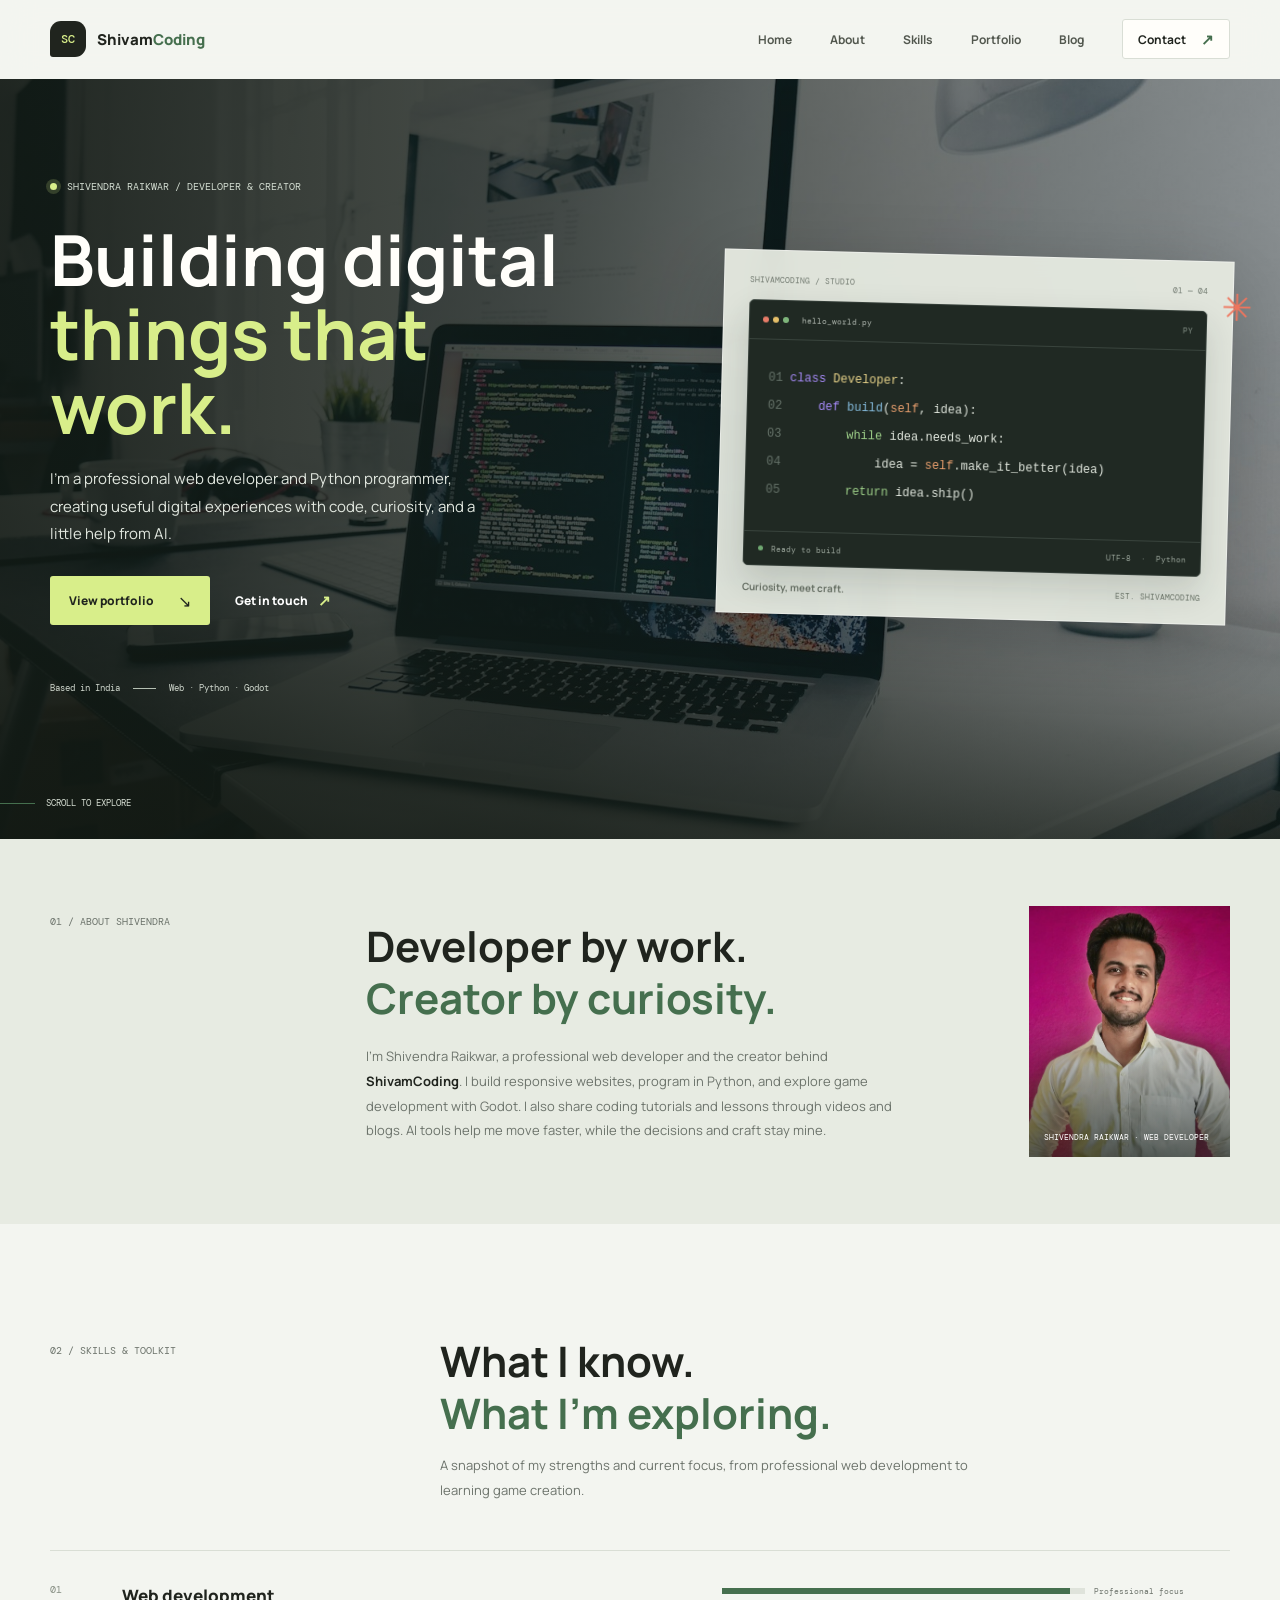
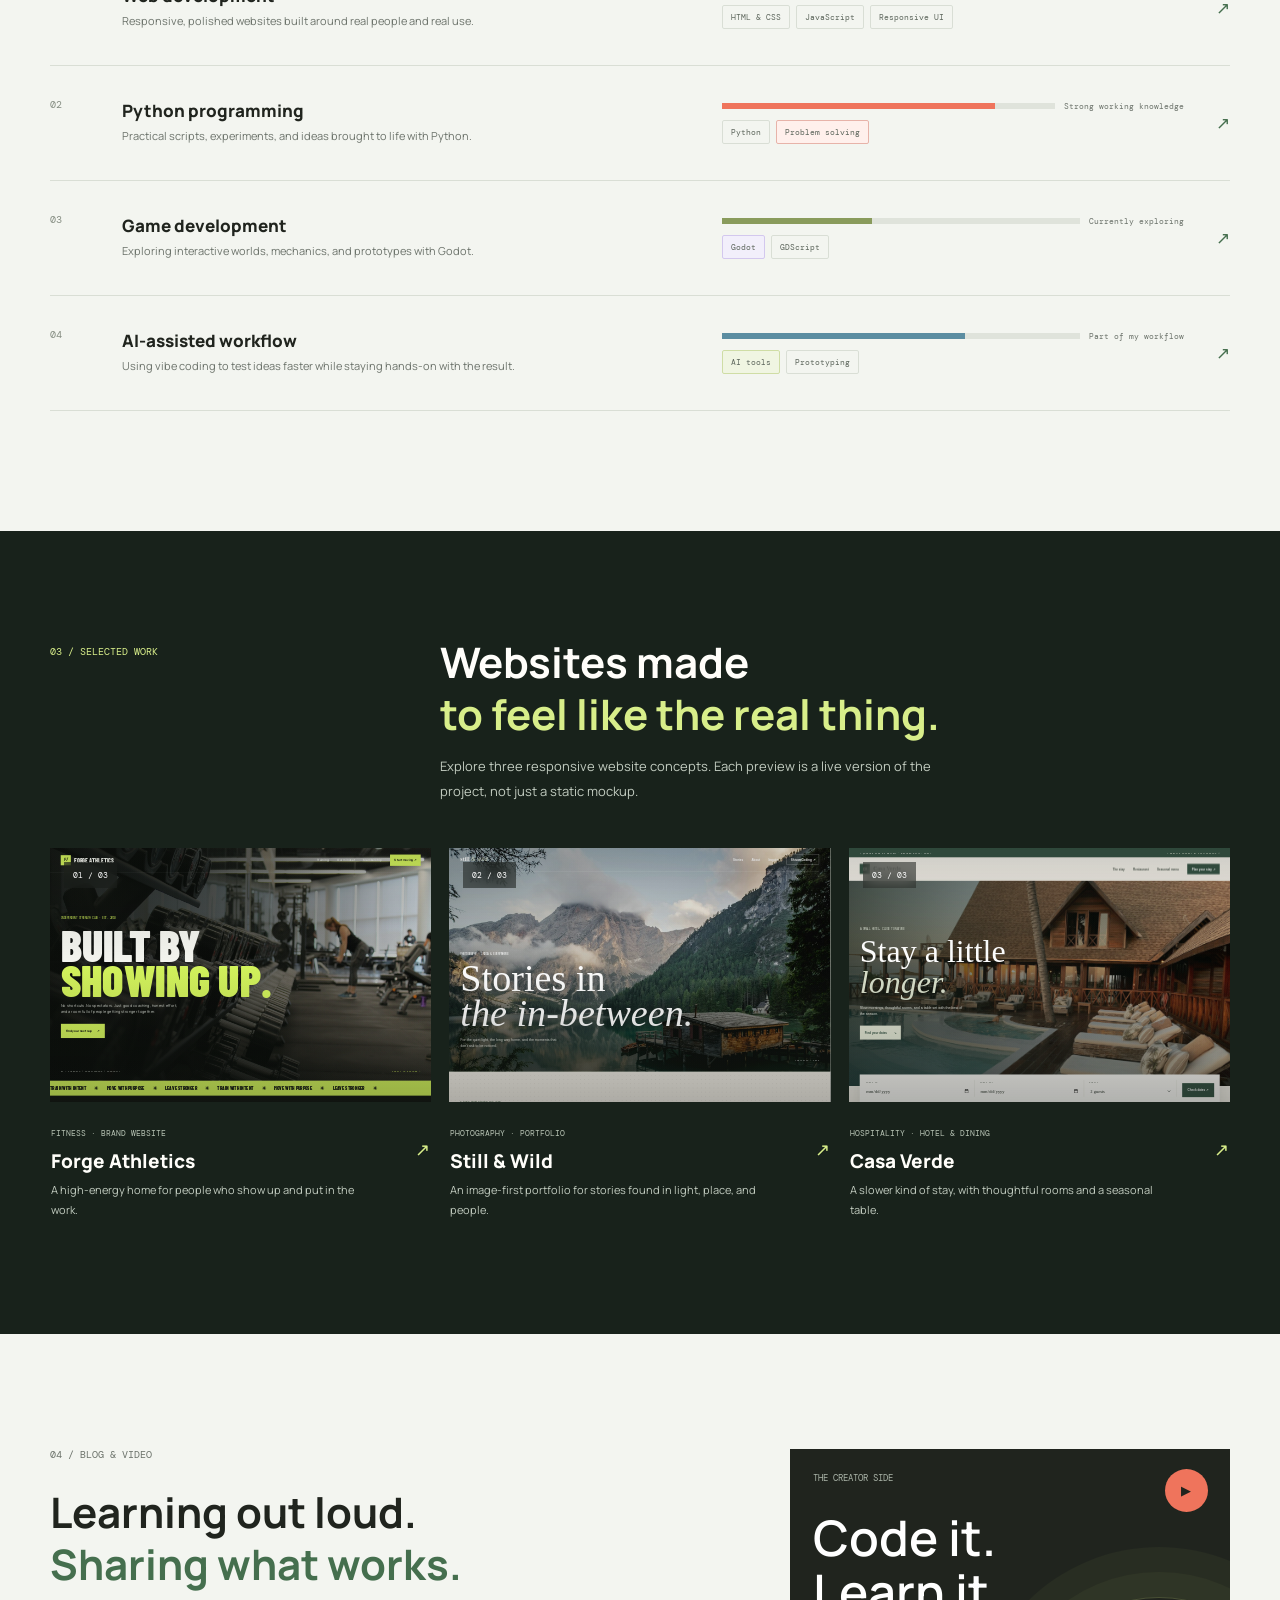
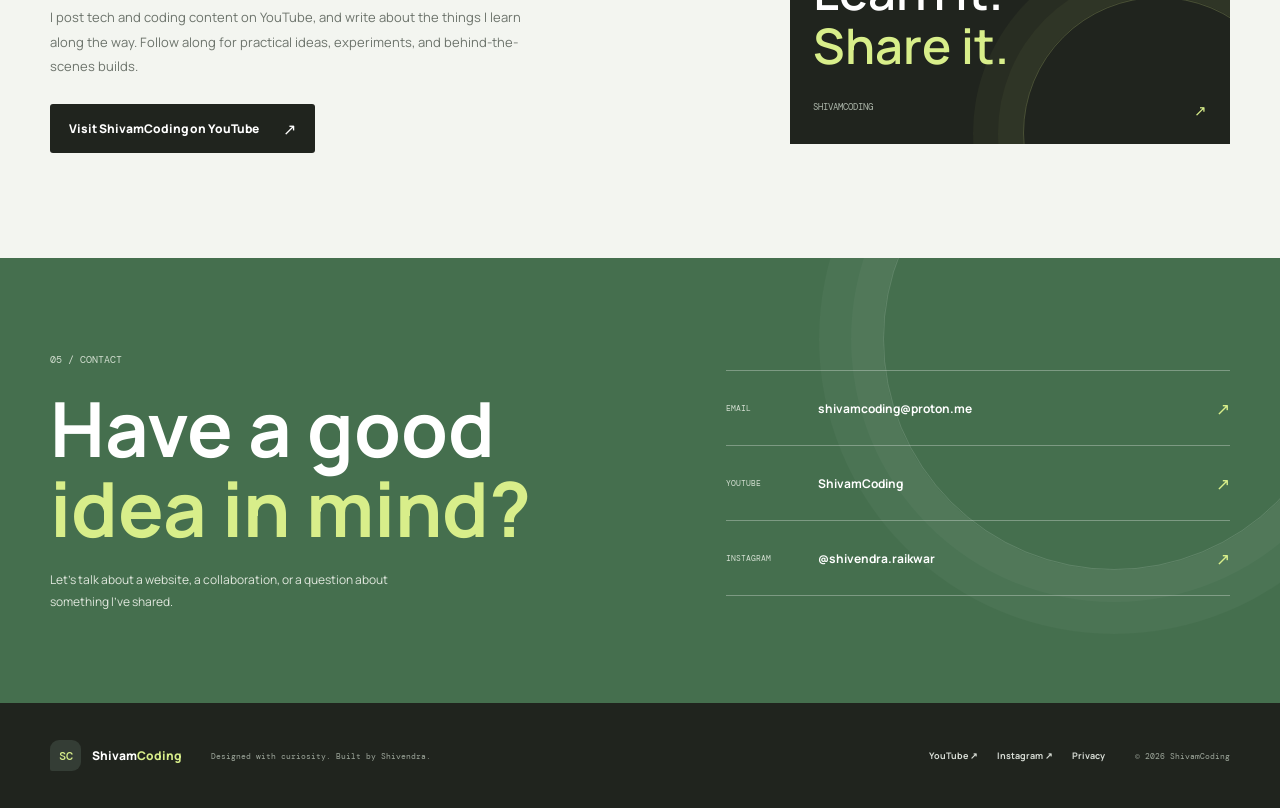
==== commit 734d6e5c: "Update website new version" ====
--- a/index.html
+++ b/index.html
@@ -3,7 +3,7 @@
 <head>
   <meta charset="UTF-8" />
   <meta name="viewport" content="width=device-width, initial-scale=1.0" />
-  <meta name="theme-color" content="#f3f5f0" />
+  <meta name="theme-color" content="#1c241e" />
   <meta name="description" content="Shivendra Raikwar is a professional web developer and Python programmer building thoughtful digital experiences as ShivamCoding." />
   <title>Shivendra Raikwar | ShivamCoding</title>
   <link rel="preconnect" href="https://fonts.googleapis.com" />
@@ -23,114 +23,117 @@
         <span></span><span></span>
       </button>
       <div class="nav-links" id="primary-nav">
+        <a href="#home">Home</a>
         <a href="#about">About</a>
-        <a href="#expertise">Expertise</a>
-        <a href="#work">What I do</a>
-        <a href="#journal">Journal</a>
-        <a class="nav-contact" href="#contact">Let’s talk <span aria-hidden="true">↗</span></a>
+        <a href="#skills">Skills</a>
+        <a href="#portfolio">Portfolio</a>
+        <a href="#journal">Blog</a>
+        <a class="nav-contact" href="#contact">Contact <span aria-hidden="true">↗</span></a>
       </div>
     </nav>
   </header>
 
   <main>
-    <section class="hero section-shell" id="home">
-      <div class="hero-copy reveal">
-        <p class="eyebrow"><span class="availability-dot"></span> Developer · Creator · Lifelong learner</p>
-        <h1>Ideas into<br /><span class="highlight-text">things that work.</span></h1>
-        <p class="hero-intro">I’m <strong>Shivendra Raikwar</strong>, a professional web developer and Python programmer building useful, thoughtful digital experiences.</p>
-        <div class="hero-actions">
-          <a class="button button-primary" href="#work">Explore my work <span aria-hidden="true">↘</span></a>
-          <a class="text-link" href="mailto:shivamcoding@proton.me">Get in touch <span aria-hidden="true">↗</span></a>
-        </div>
-        <div class="hero-meta">
-          <span>Based in India</span>
-          <span class="meta-divider" aria-hidden="true"></span>
-          <span>Working across web, code &amp; games</span>
-        </div>
-      </div>
-
-      <div class="hero-visual reveal" aria-label="A glimpse into my development workspace">
-        <div class="visual-topline"><span>SHIVAMCODING / STUDIO</span><span>01 — 04</span></div>
-        <div class="code-window">
-          <div class="window-bar">
-            <div class="window-dots" aria-hidden="true"><i></i><i></i><i></i></div>
-            <span>hello_world.py</span>
-            <span class="window-language">PY</span>
-          </div>
-          <pre aria-label="Python code: building ideas into reality"><code><span class="code-muted">01</span> <span class="code-purple">class</span> <span class="code-yellow">Developer</span>:
+    <section class="hero" id="home">
+      <div class="hero-inner section-shell">
+        <div class="hero-copy reveal">
+          <p class="eyebrow"><span class="availability-dot"></span> SHIVENDRA RAIKWAR / DEVELOPER &amp; CREATOR</p>
+          <h1>Building digital<br /><span class="highlight-text">things that work.</span></h1>
+          <p class="hero-intro">I’m a professional web developer and Python programmer, creating useful digital experiences with code, curiosity, and a little help from AI.</p>
+          <div class="hero-actions">
+            <a class="button button-primary" href="#portfolio">View portfolio <span aria-hidden="true">↘</span></a>
+            <a class="text-link" href="mailto:shivamcoding@proton.me">Get in touch <span aria-hidden="true">↗</span></a>
+          </div>
+          <div class="hero-meta">
+            <span>Based in India</span>
+            <span class="meta-divider" aria-hidden="true"></span>
+            <span>Web · Python · Godot</span>
+          </div>
+        </div>
+
+        <div class="hero-visual reveal" aria-label="A glimpse into my development workspace">
+          <div class="visual-topline"><span>SHIVAMCODING / STUDIO</span><span>01 — 04</span></div>
+          <div class="code-window">
+            <div class="window-bar">
+              <div class="window-dots" aria-hidden="true"><i></i><i></i><i></i></div>
+              <span>hello_world.py</span>
+              <span class="window-language">PY</span>
+            </div>
+            <pre aria-label="Python code: building ideas into reality"><code><span class="code-muted">01</span> <span class="code-purple">class</span> <span class="code-yellow">Developer</span>:
 <span class="code-muted">02</span>     <span class="code-purple">def</span> <span class="code-blue">build</span>(<span class="code-orange">self</span>, idea):
 <span class="code-muted">03</span>         <span class="code-green">while</span> idea.needs_work:
 <span class="code-muted">04</span>             idea = <span class="code-orange">self</span>.make_it_better(idea)
 <span class="code-muted">05</span>         <span class="code-green">return</span> idea.ship()</code></pre>
-          <div class="code-status"><span><i></i> Ready to build</span><span>UTF-8&nbsp; · &nbsp;Python</span></div>
-        </div>
-        <div class="visual-caption"><span>Curiosity, meet craft.</span><span>EST. SHIVAMCODING</span></div>
-        <span class="visual-spark" aria-hidden="true">✳</span>
-      </div>
-
-      <a class="scroll-cue" href="#about"><span class="scroll-line"></span> Scroll to explore</a>
+            <div class="code-status"><span><i></i> Ready to build</span><span>UTF-8&nbsp; · &nbsp;Python</span></div>
+          </div>
+          <div class="visual-caption"><span>Curiosity, meet craft.</span><span>EST. SHIVAMCODING</span></div>
+          <span class="visual-spark" aria-hidden="true">✳</span>
+        </div>
+      </div>
+
+      <a class="scroll-cue section-shell" href="#about"><span class="scroll-line"></span> Scroll to explore</a>
     </section>
 
     <section class="intro-band" id="about">
       <div class="section-shell intro-grid reveal">
-        <p class="eyebrow section-index">01 / A LITTLE ABOUT ME</p>
+        <p class="eyebrow section-index">01 / ABOUT SHIVENDRA</p>
         <div>
-          <h2>I like making the internet <span>more useful, one build at a time.</span></h2>
-          <p class="body-copy">From responsive websites to Python projects and small Godot experiments, I enjoy taking an idea from a rough sketch to something people can actually use. I also write and create coding content as <strong>ShivamCoding</strong>.</p>
-        </div>
-        <div class="about-stamp" aria-hidden="true"><span>BUILT WITH</span><b>curiosity</b><span>AND A LOT OF COFFEE</span></div>
-      </div>
-    </section>
-
-    <section class="expertise section-shell" id="expertise">
+          <h2>Developer by work.<br /><span>Creator by curiosity.</span></h2>
+          <p class="body-copy">I’m Shivendra Raikwar, a professional web developer and the creator behind <strong>ShivamCoding</strong>. I build responsive websites, program in Python, and explore game development with Godot. I also share coding tutorials and lessons through videos and blogs. AI tools help me move faster, while the decisions and craft stay mine.</p>
+        </div>
+        <div class="about-visual"><img src="img/profile/Shivendra-raikwar.jpg" alt="Portrait of Shivendra Raikwar" loading="lazy" /><span>SHIVENDRA RAIKWAR · WEB DEVELOPER</span></div>
+      </div>
+    </section>
+
+    <section class="expertise section-shell" id="skills">
       <div class="section-heading reveal">
-        <p class="eyebrow section-index">02 / THE TOOLKIT</p>
+        <p class="eyebrow section-index">02 / SKILLS &amp; TOOLKIT</p>
         <div>
-          <h2>Different tools.<br /><span>One curious mind.</span></h2>
-          <p class="body-copy">I choose the right tools for the job, stay curious, and keep learning as I build.</p>
+          <h2>What I know.<br /><span>What I’m exploring.</span></h2>
+          <p class="body-copy">A snapshot of my strengths and current focus, from professional web development to learning game creation.</p>
         </div>
       </div>
       <div class="skill-list">
-        <article class="skill-row reveal">
+        <article class="skill-row reveal" style="--skill-width: 96%">
           <span class="skill-number">01</span>
           <div class="skill-main"><h3>Web development</h3><p>Responsive, polished websites built around real people and real use.</p></div>
-          <div class="skill-tags"><span>HTML &amp; CSS</span><span>JavaScript</span><span>UI craft</span></div>
-          <span class="skill-arrow" aria-hidden="true">↗</span>
-        </article>
-        <article class="skill-row reveal">
+          <div class="skill-focus"><div class="skill-meter" role="img" aria-label="Professional focus"><span></span></div><span class="skill-level">Professional focus</span><div class="skill-tags"><span>HTML &amp; CSS</span><span>JavaScript</span><span>Responsive UI</span></div></div>
+          <span class="skill-arrow" aria-hidden="true">↗</span>
+        </article>
+        <article class="skill-row reveal" style="--skill-width: 82%">
           <span class="skill-number">02</span>
           <div class="skill-main"><h3>Python programming</h3><p>Practical scripts, experiments, and ideas brought to life with Python.</p></div>
-          <div class="skill-tags"><span>Python</span><span>Automation</span><span>Problem solving</span></div>
-          <span class="skill-arrow" aria-hidden="true">↗</span>
-        </article>
-        <article class="skill-row reveal">
+          <div class="skill-focus"><div class="skill-meter" role="img" aria-label="Strong working knowledge"><span></span></div><span class="skill-level">Strong working knowledge</span><div class="skill-tags"><span>Python</span><span>Problem solving</span></div></div>
+          <span class="skill-arrow" aria-hidden="true">↗</span>
+        </article>
+        <article class="skill-row reveal" style="--skill-width: 42%">
           <span class="skill-number">03</span>
           <div class="skill-main"><h3>Game development</h3><p>Exploring interactive worlds, mechanics, and prototypes with Godot.</p></div>
-          <div class="skill-tags"><span>Godot</span><span>GDScript</span><span>Prototyping</span></div>
-          <span class="skill-arrow" aria-hidden="true">↗</span>
-        </article>
-        <article class="skill-row reveal">
+          <div class="skill-focus"><div class="skill-meter" role="img" aria-label="Currently exploring"><span></span></div><span class="skill-level">Currently exploring</span><div class="skill-tags"><span>Godot</span><span>GDScript</span></div></div>
+          <span class="skill-arrow" aria-hidden="true">↗</span>
+        </article>
+        <article class="skill-row reveal" style="--skill-width: 68%">
           <span class="skill-number">04</span>
-          <div class="skill-main"><h3>AI-assisted building</h3><p>Using vibe coding as a creative accelerator, with a developer’s eye on the details.</p></div>
-          <div class="skill-tags"><span>Rapid ideas</span><span>AI tools</span><span>Human judgment</span></div>
-          <span class="skill-arrow" aria-hidden="true">↗</span>
-        </article>
-      </div>
-    </section>
-
-    <section class="work-section" id="work">
+          <div class="skill-main"><h3>AI-assisted workflow</h3><p>Using vibe coding to test ideas faster while staying hands-on with the result.</p></div>
+          <div class="skill-focus"><div class="skill-meter" role="img" aria-label="Part of my creative workflow"><span></span></div><span class="skill-level">Part of my workflow</span><div class="skill-tags"><span>AI tools</span><span>Prototyping</span></div></div>
+          <span class="skill-arrow" aria-hidden="true">↗</span>
+        </article>
+      </div>
+    </section>
+
+    <section class="work-section" id="portfolio">
       <div class="section-shell work-inner">
         <div class="section-heading reveal">
-          <p class="eyebrow section-index">03 / SELECTED CONCEPTS</p>
+          <p class="eyebrow section-index">03 / SELECTED WORK</p>
           <div>
-            <h2>Three ideas.<br /><span>Three worlds online.</span></h2>
-            <p class="body-copy">A small collection of responsive website concepts, designed and built from the first screen down.</p>
+            <h2>Websites made<br /><span>to feel like the real thing.</span></h2>
+            <p class="body-copy">Explore three responsive website concepts. Each preview is a live version of the project, not just a static mockup.</p>
           </div>
         </div>
         <div class="work-grid project-grid">
           <a class="project-card reveal" href="projects/gym/index.html" target="_blank" rel="noopener noreferrer" aria-label="Open Forge Athletics gym website demo in a new tab">
             <div class="project-image project-image-gym">
-              <img src="https://images.unsplash.com/photo-1534438327276-14e5300c3a48?auto=format&amp;fit=crop&amp;w=1000&amp;q=85" alt="Modern gym with strength training equipment" loading="lazy" />
+              <iframe src="projects/gym/index.html" title="Forge Athletics gym website preview" loading="lazy" tabindex="-1" aria-hidden="true"></iframe>
               <span class="project-number">01 / 03</span>
               <span class="project-visit">Visit website <span aria-hidden="true">↗</span></span>
             </div>
@@ -141,7 +144,7 @@
           </a>
           <a class="project-card reveal" href="projects/photography/index.html" target="_blank" rel="noopener noreferrer" aria-label="Open Still & Wild photography portfolio demo in a new tab">
             <div class="project-image project-image-photo">
-              <img src="https://images.unsplash.com/photo-1470770841072-f978cf4d019e?auto=format&amp;fit=crop&amp;w=1000&amp;q=85" alt="Quiet mountain lake reflected in still water" loading="lazy" />
+              <iframe src="projects/photography/index.html" title="Still & Wild photography website preview" loading="lazy" tabindex="-1" aria-hidden="true"></iframe>
               <span class="project-number">02 / 03</span>
               <span class="project-visit">Visit website <span aria-hidden="true">↗</span></span>
             </div>
@@ -152,7 +155,7 @@
           </a>
           <a class="project-card reveal" href="projects/hotel/index.html" target="_blank" rel="noopener noreferrer" aria-label="Open Casa Verde hotel and restaurant website demo in a new tab">
             <div class="project-image project-image-hotel">
-              <img src="https://images.unsplash.com/photo-1566073771259-6a8506099945?auto=format&amp;fit=crop&amp;w=1000&amp;q=85" alt="Boutique hotel surrounded by greenery" loading="lazy" />
+              <iframe src="projects/hotel/index.html" title="Casa Verde hotel and restaurant website preview" loading="lazy" tabindex="-1" aria-hidden="true"></iframe>
               <span class="project-number">03 / 03</span>
               <span class="project-visit">Visit website <span aria-hidden="true">↗</span></span>
             </div>
@@ -167,7 +170,7 @@
 
     <section class="journal section-shell" id="journal">
       <div class="journal-copy reveal">
-        <p class="eyebrow section-index">04 / NOTES FROM THE BUILD</p>
+        <p class="eyebrow section-index">04 / BLOG &amp; VIDEO</p>
         <h2>Learning out loud.<br /><span>Sharing what works.</span></h2>
         <p class="body-copy">I post tech and coding content on YouTube, and write about the things I learn along the way. Follow along for practical ideas, experiments, and behind-the-scenes builds.</p>
         <a class="button button-dark" href="https://www.youtube.com/shivamcoding" target="_blank" rel="noreferrer">Visit ShivamCoding on YouTube <span aria-hidden="true">↗</span></a>
@@ -182,13 +185,16 @@
 
     <section class="contact-section" id="contact">
       <div class="section-shell contact-inner reveal">
-        <p class="eyebrow">HAVE AN IDEA?</p>
-        <h2>Let’s make<br /><span>something matter.</span></h2>
-        <div class="contact-bottom">
-          <p>Have a project, a question, or just want to talk code? My inbox is open.</p>
-          <a class="button button-light" href="mailto:shivamcoding@proton.me">shivamcoding@proton.me <span aria-hidden="true">↗</span></a>
-        </div>
-        <span class="contact-spark" aria-hidden="true">✳</span>
+        <div class="contact-copy">
+          <p class="eyebrow">05 / CONTACT</p>
+          <h2>Have a good<br /><span>idea in mind?</span></h2>
+          <p>Let’s talk about a website, a collaboration, or a question about something I’ve shared.</p>
+        </div>
+        <div class="contact-options" aria-label="Contact and social links">
+          <a class="contact-option" href="mailto:shivamcoding@proton.me"><span class="contact-label">EMAIL</span><strong>shivamcoding@proton.me</strong><span class="contact-arrow" aria-hidden="true">↗</span></a>
+          <a class="contact-option" href="https://www.youtube.com/shivamcoding" target="_blank" rel="noreferrer"><span class="contact-label">YOUTUBE</span><strong>ShivamCoding</strong><span class="contact-arrow" aria-hidden="true">↗</span></a>
+          <a class="contact-option" href="https://www.instagram.com/shivendra.raikwar" target="_blank" rel="noreferrer"><span class="contact-label">INSTAGRAM</span><strong>@shivendra.raikwar</strong><span class="contact-arrow" aria-hidden="true">↗</span></a>
+        </div>
       </div>
     </section>
   </main>
--- a/style.css
+++ b/style.css
@@ -149,8 +149,35 @@
 
 .hero {
   position: relative;
+  display: block;
+  min-height: min(760px, calc(100svh - 78px));
+  overflow: hidden;
+  background: #1b241d;
+  color: var(--white);
+  isolation: isolate;
+}
+
+.hero::before {
+  position: absolute;
+  z-index: -2;
+  inset: 0;
+  background: url("img/developer-workspace.jpg") center 48% / cover;
+  content: "";
+  animation: hero-drift 24s ease-in-out infinite alternate;
+}
+
+.hero::after {
+  position: absolute;
+  z-index: -1;
+  inset: 0;
+  background: linear-gradient(90deg, rgb(18 25 19 / 91%) 0%, rgb(18 25 19 / 76%) 43%, rgb(18 25 19 / 33%) 100%), linear-gradient(0deg, rgb(18 25 19 / 68%), transparent 32%);
+  content: "";
+}
+
+.hero-inner {
+  position: relative;
   display: grid;
-  min-height: 650px;
+  min-height: inherit;
   grid-template-columns: 1fr 0.9fr;
   align-items: center;
   gap: clamp(48px, 8vw, 108px);
@@ -179,27 +206,30 @@
   box-shadow: 0 0 0 4px rgb(111 168 113 / 13%);
 }
 
+.hero .eyebrow { color: #d4ded2; }
+.hero .availability-dot { background: var(--lime); box-shadow: 0 0 0 4px rgb(216 238 138 / 18%); }
+
 h1, h2, h3, p { margin-top: 0; }
 
 .hero h1 {
   margin: 30px 0 20px;
-  font-size: clamp(48px, 6.4vw, 82px);
+  font-size: clamp(48px, 5.5vw, 72px);
   font-weight: 700;
   letter-spacing: 0;
   line-height: 1.05;
 }
 
-.highlight-text { color: var(--green); }
+.highlight-text { color: var(--lime); }
 
 .hero-intro {
   max-width: 450px;
   margin-bottom: 28px;
-  color: #626960;
+  color: #e1e7df;
   font-size: 15px;
   line-height: 1.85;
 }
 
-.hero-intro strong { color: var(--ink); font-weight: 800; }
+.hero-intro strong { color: white; font-weight: 800; }
 
 .hero-actions { display: flex; align-items: center; gap: 25px; }
 
@@ -219,8 +249,8 @@
 
 .button:hover { transform: translateY(-2px); }
 .button span { font-size: 16px; font-weight: 500; }
-.button-primary { background: var(--ink); color: white; }
-.button-primary:hover { background: var(--green); }
+.button-primary { background: var(--lime); color: var(--ink); }
+.button-primary:hover { background: white; }
 .button-dark { background: var(--ink); color: white; }
 .button-dark:hover { background: var(--green); }
 .button-light { background: var(--lime); color: var(--ink); }
@@ -234,14 +264,19 @@
   font-weight: 800;
 }
 
+.hero .text-link { color: white; }
 .text-link span { color: var(--green); font-size: 15px; }
-.hero-meta { display: flex; align-items: center; gap: 13px; margin-top: 57px; color: var(--muted); font-family: var(--mono); font-size: 9px; }
-.meta-divider { width: 23px; height: 1px; background: #aeb5aa; }
+.hero .text-link span { color: var(--lime); }
+.hero-meta { display: flex; align-items: center; gap: 13px; margin-top: 57px; color: #d0d8ce; font-family: var(--mono); font-size: 9px; }
+.meta-divider { width: 23px; height: 1px; background: #b5c0b3; }
 
 .hero-visual {
   position: relative;
   padding: 24px 25px 19px;
-  background: #e7ebe2;
+  border: 1px solid rgb(255 255 255 / 38%);
+  background: rgb(231 235 226 / 94%);
+  box-shadow: 0 22px 75px rgb(0 0 0 / 21%);
+  backdrop-filter: blur(12px);
   transform: rotate(1.5deg);
   animation: float-in 800ms 150ms both cubic-bezier(.2,.8,.2,1);
 }
@@ -320,7 +355,7 @@
   display: flex;
   align-items: center;
   gap: 11px;
-  color: var(--muted);
+  color: #d7dfd4;
   font-family: var(--mono);
   font-size: 9px;
   text-transform: uppercase;
@@ -357,23 +392,10 @@
 .body-copy { max-width: 540px; margin-bottom: 0; color: var(--muted); font-size: 13px; line-height: 1.9; }
 .body-copy strong { color: var(--ink); }
 
-.about-stamp {
-  display: flex;
-  width: 139px;
-  aspect-ratio: 1;
-  flex-direction: column;
-  align-items: center;
-  justify-content: center;
-  justify-self: end;
-  border: 1px solid #b5beb1;
-  border-radius: 50%;
-  color: #727b70;
-  font-family: var(--mono);
-  font-size: 7px;
-  transform: rotate(9deg);
-}
-
-.about-stamp b { margin: 6px 0; color: var(--green); font-family: var(--sans); font-size: 16px; }
+.about-visual { position: relative; min-height: 0; aspect-ratio: .8; overflow: hidden; background: #303c31; }
+.about-visual::after { position: absolute; inset: 45% 0 0; background: linear-gradient(transparent, rgb(19 25 19 / 67%)); content: ""; }
+.about-visual img { position: absolute; width: 100%; height: 100%; object-fit: cover; object-position: center; }
+.about-visual span { position: absolute; z-index: 1; bottom: 15px; left: 15px; color: white; font-family: var(--mono); font-size: 8px; }
 
 .expertise { padding-block: 111px 120px; }
 
@@ -402,7 +424,15 @@
 .skill-number { align-self: start; padding-top: 32px; color: #858d82; font-family: var(--mono); font-size: 10px; }
 .skill-main h3 { margin-bottom: 5px; font-size: 17px; font-weight: 800; }
 .skill-main p { margin-bottom: 0; color: var(--muted); font-size: 11px; line-height: 1.7; }
-.skill-tags { display: flex; flex-wrap: wrap; justify-content: flex-end; gap: 7px; }
+.skill-focus { display: grid; grid-template-columns: minmax(60px, 1fr) auto; align-items: center; gap: 9px; }
+.skill-meter { height: 6px; overflow: hidden; background: #dfe3db; }
+.skill-meter span { display: block; width: var(--skill-width); height: 100%; background: var(--green); transform: scaleX(0); transform-origin: left; transition: transform 950ms cubic-bezier(.2,.7,.2,1); }
+.skill-row:nth-child(2) .skill-meter span { background: var(--coral); }
+.skill-row:nth-child(3) .skill-meter span { background: #899b5c; }
+.skill-row:nth-child(4) .skill-meter span { background: #5b8da1; }
+.skill-row.is-visible .skill-meter span { transform: scaleX(1); }
+.skill-level { color: var(--muted); font-family: var(--mono); font-size: 8px; white-space: nowrap; }
+.skill-tags { display: flex; grid-column: 1 / -1; flex-wrap: wrap; justify-content: flex-start; gap: 6px; }
 .skill-tags span { padding: 6px 8px; border: 1px solid var(--line); border-radius: 2px; color: #5d665c; font-family: var(--mono); font-size: 8px; }
 .skill-row:nth-child(2) .skill-tags span:nth-child(2) { border-color: #e7b3a9; background: #fff0ec; }
 .skill-row:nth-child(3) .skill-tags span:nth-child(1) { border-color: #d3c8ee; background: #f2effb; }
@@ -410,23 +440,26 @@
 .skill-arrow { color: var(--green); font-size: 17px; text-align: right; transition: transform 180ms ease; }
 .skill-row:hover .skill-arrow { transform: translate(3px, -3px); }
 
-.work-section { overflow: hidden; background: #e5e9e1; }
+.work-section { overflow: hidden; background: #18221b; color: var(--white); }
 .work-inner { padding-block: 105px 115px; }
 .work-section .section-heading { margin-bottom: 45px; }
-
-.project-grid { grid-template-columns: repeat(3, minmax(0, 1fr)); gap: 18px; }
+.work-section .section-index { color: var(--lime); }
+.work-section .section-heading h2 span { color: var(--lime); }
+.work-section .body-copy { color: #c2ccc0; }
+
+.project-grid { display: grid; grid-template-columns: repeat(3, minmax(0, 1fr)); gap: 18px; }
 
 .project-card {
   display: block;
   min-width: 0;
-  color: var(--ink);
+  color: var(--white);
 }
 
 .project-image {
   position: relative;
   overflow: hidden;
-  aspect-ratio: 1.28;
-  background: #30352d;
+  aspect-ratio: 1.5;
+  background: #29372d;
   isolation: isolate;
 }
 
@@ -434,22 +467,26 @@
   position: absolute;
   z-index: 0;
   inset: 0;
-  background: linear-gradient(180deg, rgb(10 14 11 / 20%), transparent 38%, rgb(10 14 11 / 46%));
+  background: linear-gradient(180deg, rgb(10 14 11 / 15%), transparent 45%, rgb(10 14 11 / 30%));
   content: "";
   pointer-events: none;
 }
 
-.project-image img {
-  width: 100%;
-  height: 100%;
-  object-fit: cover;
-  transition: transform 700ms cubic-bezier(.2,.65,.3,1), filter 300ms ease;
-}
-
-.project-image-photo img { object-position: center 55%; }
-.project-image-hotel img { object-position: center 55%; }
-.project-card:hover .project-image img,
-.project-card:focus-visible .project-image img { transform: scale(1.055); filter: saturate(1.12); }
+.project-image iframe {
+  position: absolute;
+  top: 0;
+  left: 0;
+  width: 1280px;
+  height: 860px;
+  border: 0;
+  background: white;
+  transform: scale(.298);
+  transform-origin: top left;
+  pointer-events: none;
+}
+
+.project-card:hover .project-image iframe,
+.project-card:focus-visible .project-image iframe { filter: saturate(1.08); }
 
 .project-number,
 .project-visit { position: absolute; z-index: 1; color: white; }
@@ -493,10 +530,10 @@
   padding: 17px 1px 0;
 }
 
-.project-category { color: var(--muted); font-family: var(--mono); font-size: 8px; }
+.project-category { color: #b7c3b4; font-family: var(--mono); font-size: 8px; }
 .project-details h3 { margin: 7px 0 6px; font-size: 19px; font-weight: 800; }
-.project-details p { max-width: 310px; margin-bottom: 0; color: var(--muted); font-size: 11px; line-height: 1.75; }
-.project-arrow { flex: 0 0 auto; margin-top: 18px; color: var(--green); font-size: 18px; transition: transform 180ms ease; }
+.project-details p { max-width: 310px; margin-bottom: 0; color: #c2ccc0; font-size: 11px; line-height: 1.75; }
+.project-arrow { flex: 0 0 auto; margin-top: 18px; color: var(--lime); font-size: 18px; transition: transform 180ms ease; }
 .project-card:hover .project-arrow { transform: translate(3px, -3px); }
 .project-card:focus-visible { outline: 2px solid var(--green); outline-offset: 5px; }
 
@@ -547,14 +584,20 @@
 .tile-footer { display: flex; justify-content: space-between; color: #aab4a8; }
 .tile-footer span { color: var(--lime); font-size: 15px; }
 
-.contact-section { overflow: hidden; background: var(--green); color: white; }
-.contact-inner { position: relative; padding-block: 91px 82px; }
-.contact-inner > .eyebrow { margin-bottom: 23px; color: #d1ddcf; }
-.contact-inner h2 { position: relative; z-index: 1; margin-bottom: 35px; font-size: clamp(48px, 7vw, 82px); font-weight: 700; letter-spacing: 0; line-height: 1.05; }
-.contact-inner h2 span { color: var(--lime); }
-.contact-bottom { display: flex; max-width: 770px; align-items: center; justify-content: space-between; gap: 30px; }
-.contact-bottom p { max-width: 330px; margin-bottom: 0; color: #d8e2d5; font-size: 12px; line-height: 1.8; }
-.contact-spark { position: absolute; top: 68px; right: 80px; color: rgb(216 238 138 / 25%); font-size: 140px; animation: slow-spin 24s linear infinite; }
+.contact-section { position: relative; overflow: hidden; background: var(--green); color: white; isolation: isolate; }
+.contact-section::after { position: absolute; z-index: -1; top: -150px; right: -65px; width: 460px; aspect-ratio: 1; border: 1px solid rgb(255 255 255 / 14%); border-radius: 50%; box-shadow: 0 0 0 32px rgb(255 255 255 / 3%), 0 0 0 64px rgb(255 255 255 / 3%); content: ""; }
+.contact-inner { display: grid; grid-template-columns: 1fr 0.9fr; align-items: center; gap: clamp(45px, 9vw, 120px); padding-block: 95px 90px; }
+.contact-copy > .eyebrow { margin-bottom: 23px; color: #d1ddcf; }
+.contact-copy h2 { margin-bottom: 20px; font-size: clamp(48px, 6.4vw, 76px); font-weight: 700; letter-spacing: 0; line-height: 1.05; }
+.contact-copy h2 span { color: var(--lime); }
+.contact-copy > p:last-child { max-width: 370px; margin-bottom: 0; color: #e0e7dd; font-size: 12px; line-height: 1.85; }
+.contact-options { border-top: 1px solid rgb(255 255 255 / 30%); }
+.contact-option { display: grid; min-height: 75px; grid-template-columns: 80px 1fr 20px; align-items: center; gap: 12px; border-bottom: 1px solid rgb(255 255 255 / 30%); transition: padding 180ms ease, background 180ms ease; }
+.contact-option:hover { padding-inline: 10px; background: rgb(255 255 255 / 7%); }
+.contact-label { color: #d4dfd2; font-family: var(--mono); font-size: 8px; }
+.contact-option strong { font-size: 12px; font-weight: 700; overflow-wrap: anywhere; }
+.contact-arrow { color: var(--lime); font-size: 17px; text-align: right; transition: transform 180ms ease; }
+.contact-option:hover .contact-arrow { transform: translate(3px, -3px); }
 
 .site-footer { background: var(--ink); color: #d8ddd6; }
 .footer-inner { display: grid; min-height: 105px; grid-template-columns: auto 1fr auto auto; align-items: center; gap: 30px; }
@@ -578,21 +621,39 @@
 }
 
 @keyframes slow-spin { to { transform: rotate(360deg); } }
+@keyframes hero-drift { to { transform: scale(1.055); } }
 
 @media (max-width: 900px) {
   .section-shell, .nav-shell { width: min(100% - 48px, 700px); }
-  .hero { min-height: 600px; grid-template-columns: 1fr 0.92fr; gap: 34px; }
+  .hero { min-height: 680px; }
+  .hero-inner { grid-template-columns: 1fr 0.92fr; gap: 34px; }
   .hero h1 { font-size: clamp(48px, 7vw, 66px); }
   .hero-visual { padding-inline: 17px; }
-  .intro-grid { grid-template-columns: 1fr 2fr; gap: 27px; }
-  .about-stamp { display: none; }
+  .intro-grid { grid-template-columns: 1.2fr 0.8fr; gap: 27px; }
+  .intro-grid > .section-index { grid-column: 1 / -1; }
+  .about-visual { min-height: 215px; }
   .section-heading { grid-template-columns: 1fr 2fr; gap: 27px; }
   .skill-row { grid-template-columns: 35px minmax(190px, 1fr) minmax(200px, 0.8fr) 18px; gap: 12px; }
   .skill-tags { gap: 5px; }
   .skill-tags span { padding: 5px 6px; font-size: 7px; }
+  .project-grid { grid-template-columns: repeat(2, minmax(0, 1fr)); }
+  .project-image iframe { transform: scale(.26); }
+  .contact-inner { gap: 44px; }
   .journal { gap: 48px; }
   .footer-inner { grid-template-columns: auto 1fr auto; gap: 20px; }
   .footer-inner > p { display: none; }
+}
+
+@media (min-width: 901px) and (max-width: 1100px) {
+  .project-grid { grid-template-columns: repeat(2, minmax(0, 1fr)); }
+}
+
+@media (min-width: 1000px) and (max-width: 1100px) {
+  .project-image iframe { transform: scale(.36); }
+}
+
+@media (min-width: 901px) and (max-width: 999px) {
+  .project-image iframe { transform: scale(.32); }
 }
 
 @media (max-width: 650px) {
@@ -615,15 +676,16 @@
   .nav-links.is-open { display: flex; flex-direction: column; }
   .nav-links > a:not(.nav-contact) { padding: 13px 0; border-bottom: 1px solid var(--line); }
   .nav-contact { justify-content: space-between; margin-top: 12px; }
-  .hero { min-height: 0; grid-template-columns: 1fr; gap: 45px; padding-top: 78px; padding-bottom: 98px; }
+  .hero { min-height: 0; }
+  .hero::after { background: linear-gradient(90deg, rgb(18 25 19 / 89%), rgb(18 25 19 / 57%)), linear-gradient(0deg, rgb(18 25 19 / 72%), transparent 45%); }
+  .hero-inner { min-height: calc(100svh - 68px); grid-template-columns: 1fr; gap: 0; padding-top: 54px; padding-bottom: 88px; }
   .hero h1 { margin-top: 24px; font-size: clamp(49px, 12vw, 66px); }
   .hero-intro { max-width: 440px; font-size: 14px; }
   .hero-meta { flex-wrap: wrap; margin-top: 34px; font-size: 8px; }
-  .hero-visual { width: min(100% - 15px, 450px); justify-self: center; padding: 18px 16px 15px; }
-  .code-window pre { padding: 20px 13px; font-size: 10px; }
-  .visual-spark { right: -14px; font-size: 30px; }
+  .hero-visual { display: none; }
   .scroll-cue { bottom: 28px; }
   .intro-grid { min-height: 0; grid-template-columns: 1fr; gap: 22px; padding-block: 53px; }
+  .intro-grid > .section-index { grid-column: auto; }
   .intro-grid h2, .section-heading h2, .journal h2 { font-size: 32px; }
   .section-index { padding-top: 0; }
   .expertise { padding-block: 75px 83px; }
@@ -636,14 +698,18 @@
   .skill-tags { grid-column: 2; grid-row: 2; justify-content: flex-start; margin-top: 10px; }
   .skill-arrow { grid-column: 3; grid-row: 1; }
   .work-inner { padding-block: 75px 80px; }
-  .work-grid { grid-template-columns: 1fr; gap: 10px; }
-  .work-card { min-height: 235px; padding: 19px; }
+  .project-grid { grid-template-columns: 1fr; gap: 32px; }
+  .project-image iframe { transform: scale(.26); }
+  .project-details h3 { font-size: 20px; }
+  .project-details p { font-size: 12px; }
+  .project-visit { opacity: 1; transform: none; }
+  .about-visual { min-height: 210px; }
   .journal { min-height: 0; grid-template-columns: 1fr; gap: 37px; padding-block: 78px; }
   .journal-tile { min-height: 280px; }
-  .contact-inner { padding-block: 71px 66px; }
-  .contact-inner h2 { font-size: clamp(48px, 12vw, 67px); }
-  .contact-bottom { align-items: flex-start; flex-direction: column; gap: 22px; }
-  .contact-spark { top: 50px; right: 5px; font-size: 82px; }
+  .contact-inner { grid-template-columns: 1fr; gap: 34px; padding-block: 71px 66px; }
+  .contact-copy h2 { font-size: clamp(46px, 11vw, 64px); }
+  .contact-option { min-height: 68px; grid-template-columns: 66px 1fr 18px; gap: 8px; }
+  .contact-option strong { font-size: 11px; }
   .footer-inner { grid-template-columns: 1fr auto; gap: 20px 12px; padding-block: 24px; }
   .footer-links { grid-column: 1 / -1; grid-row: 2; justify-content: space-between; gap: 10px; }
   .copyright { grid-column: 2; grid-row: 1; }
@@ -653,6 +719,7 @@
   .section-shell, .nav-shell { width: calc(100% - 32px); }
   .brand { gap: 8px; font-size: 13px; }
   .hero h1 { font-size: 46px; }
+  .hero-inner { min-height: calc(100svh - 68px); }
   .hero-actions { align-items: flex-start; flex-direction: column; gap: 18px; }
   .hero-meta { gap: 8px; }
   .footer-links { font-size: 8px; }
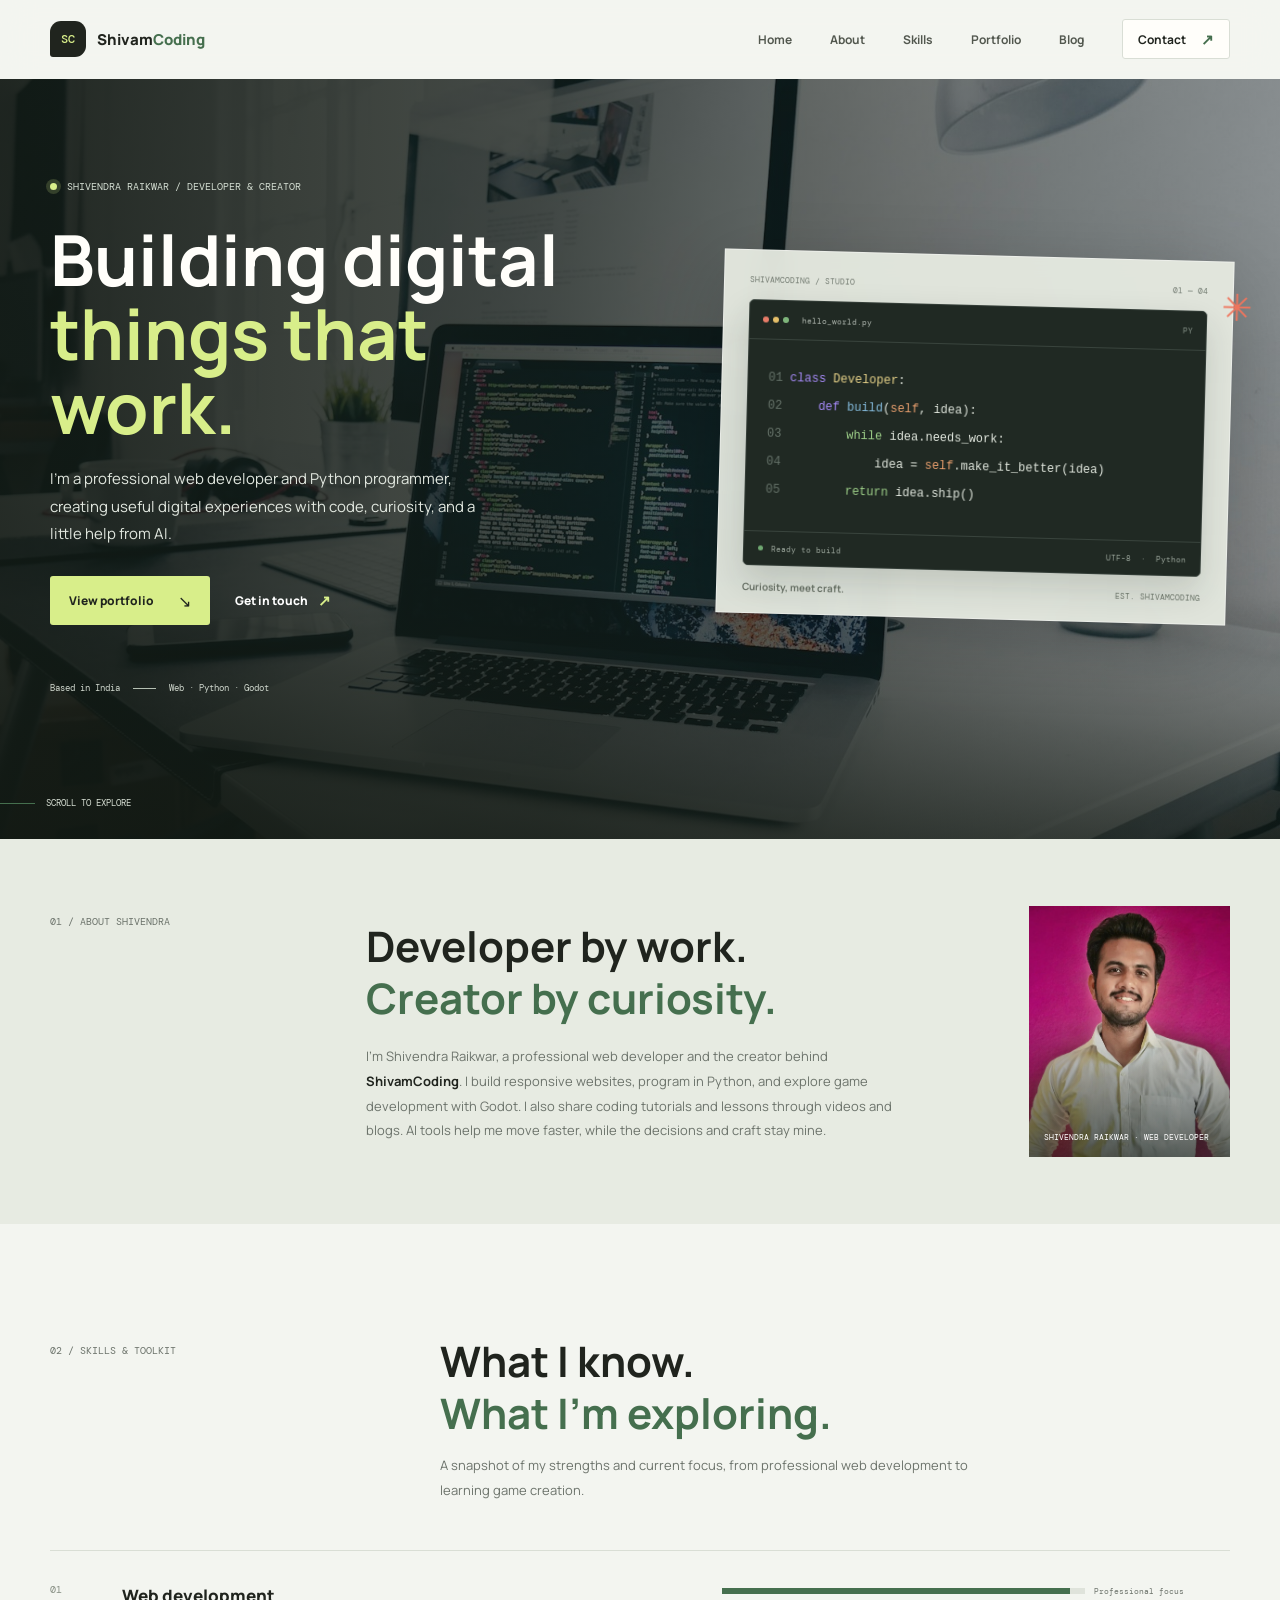
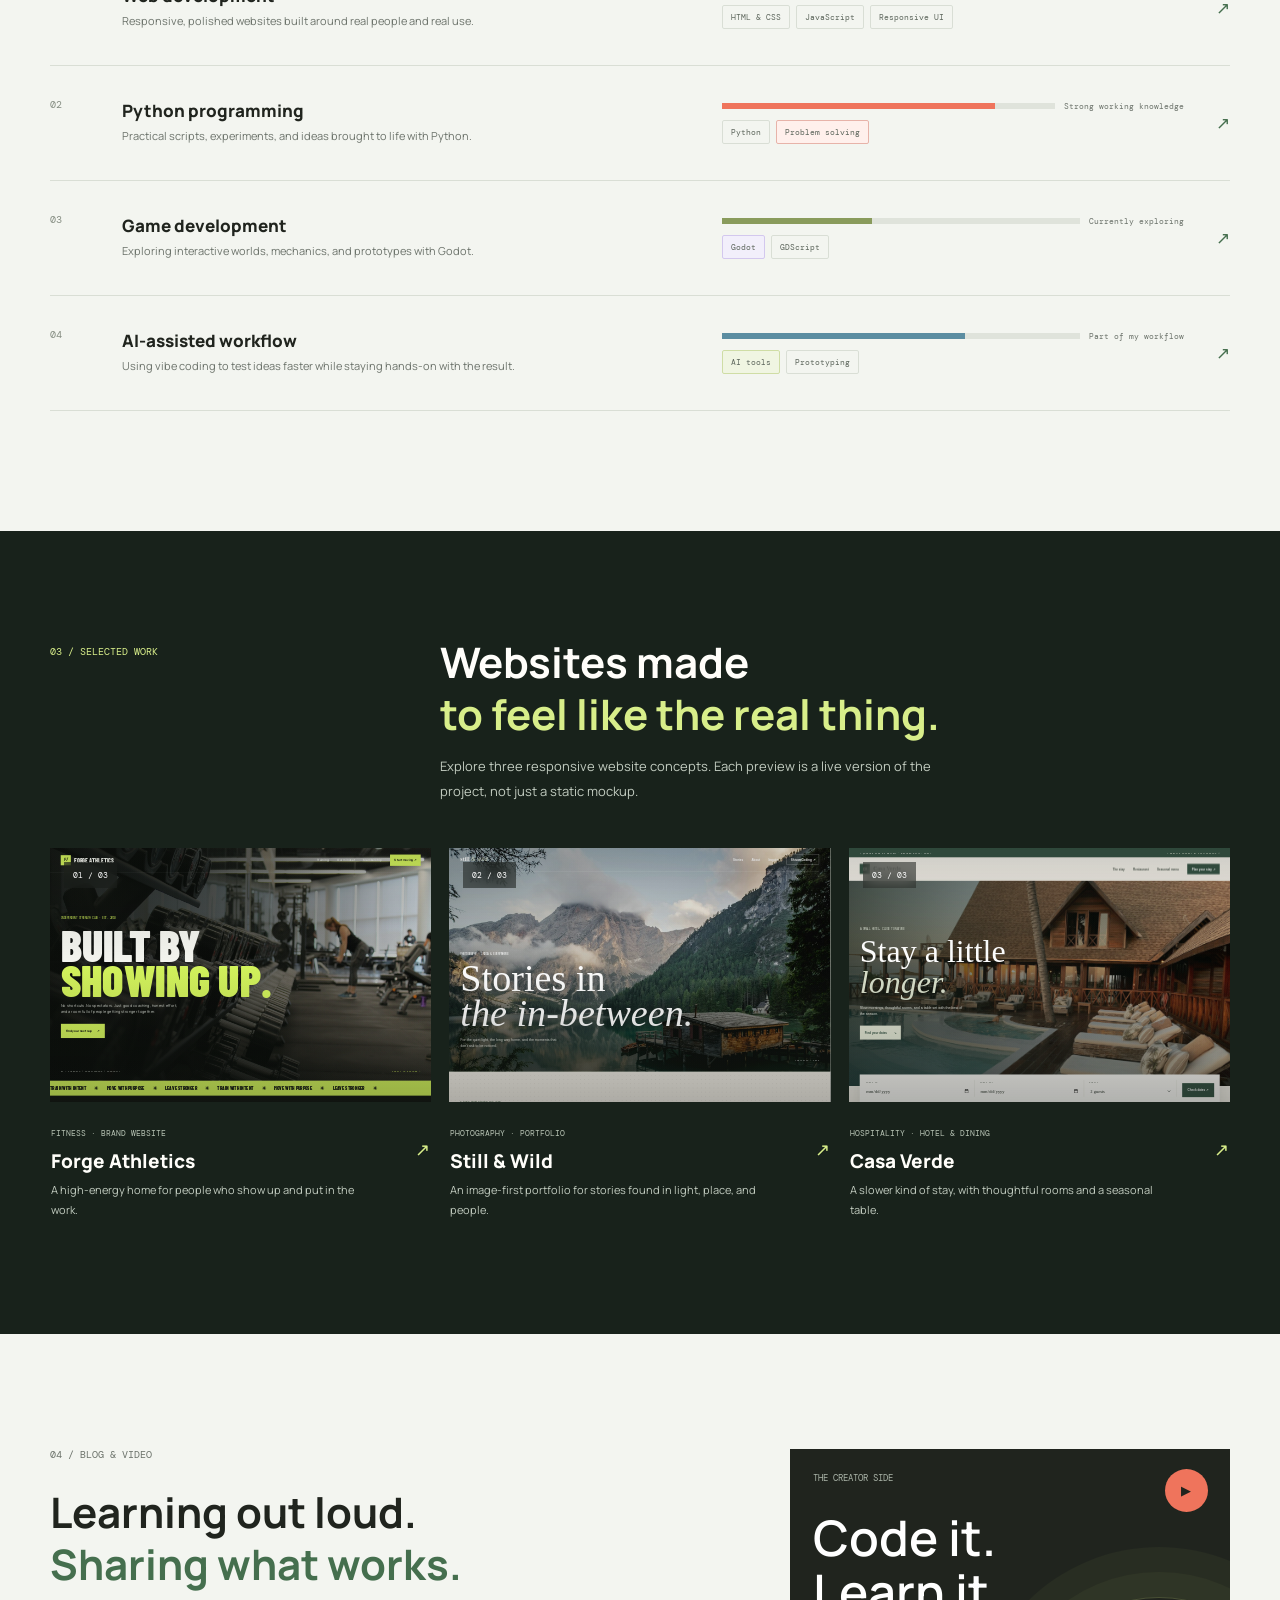
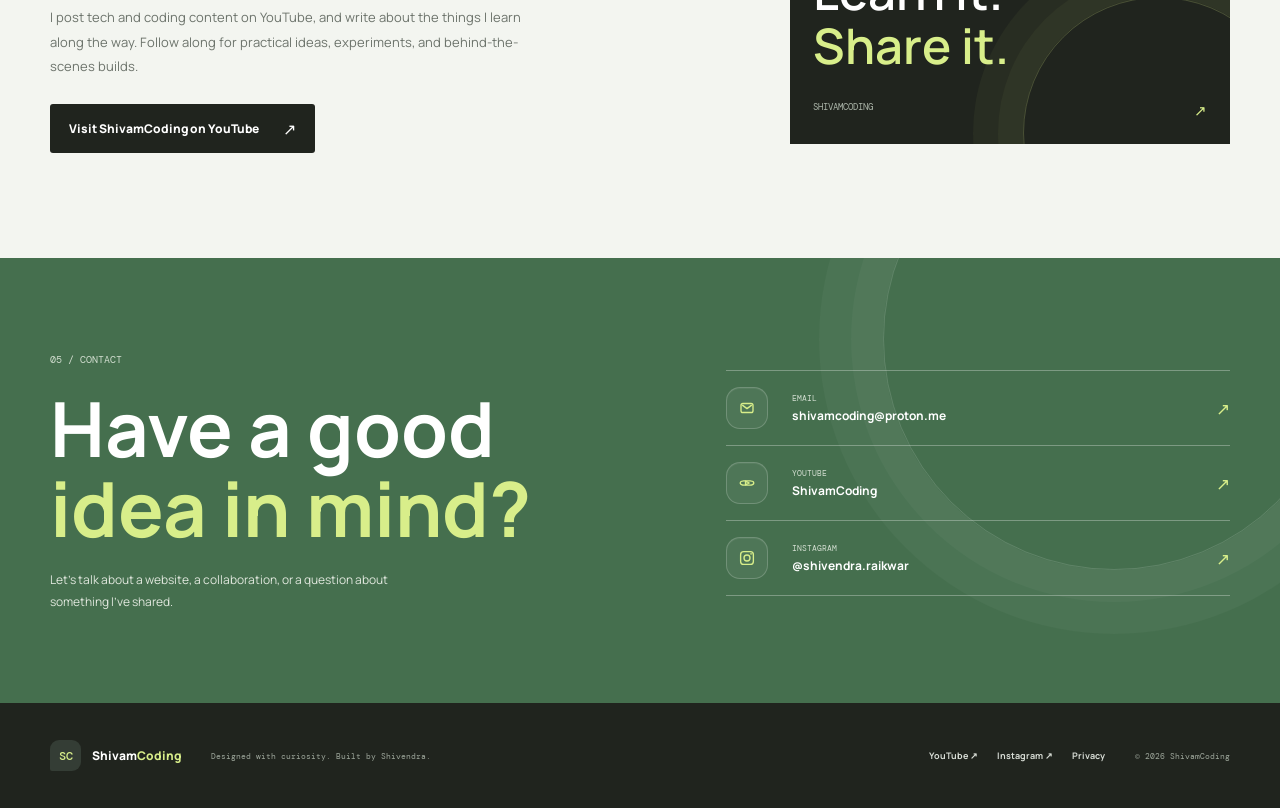
==== commit ffcf191b: "URL Error Solve:" ====
--- a/index.html
+++ b/index.html
@@ -173,9 +173,9 @@
         <p class="eyebrow section-index">04 / BLOG &amp; VIDEO</p>
         <h2>Learning out loud.<br /><span>Sharing what works.</span></h2>
         <p class="body-copy">I post tech and coding content on YouTube, and write about the things I learn along the way. Follow along for practical ideas, experiments, and behind-the-scenes builds.</p>
-        <a class="button button-dark" href="https://www.youtube.com/shivamcoding" target="_blank" rel="noreferrer">Visit ShivamCoding on YouTube <span aria-hidden="true">↗</span></a>
-      </div>
-      <a class="journal-tile reveal" href="https://www.youtube.com/shivamcoding" target="_blank" rel="noreferrer" aria-label="Visit the ShivamCoding YouTube channel">
+        <a class="button button-dark" href="https://www.youtube.com/@shivamcoding" target="_blank" rel="noreferrer">Visit ShivamCoding on YouTube <span aria-hidden="true">↗</span></a>
+      </div>
+      <a class="journal-tile reveal" href="https://www.youtube.com/@shivamcoding" target="_blank" rel="noreferrer" aria-label="Visit the ShivamCoding YouTube channel">
         <span class="tile-label">THE CREATOR SIDE</span>
         <span class="play-mark" aria-hidden="true">▶</span>
         <span class="tile-title">Code it.<br />Learn it.<br /><b>Share it.</b></span>
@@ -191,9 +191,27 @@
           <p>Let’s talk about a website, a collaboration, or a question about something I’ve shared.</p>
         </div>
         <div class="contact-options" aria-label="Contact and social links">
-          <a class="contact-option" href="mailto:shivamcoding@proton.me"><span class="contact-label">EMAIL</span><strong>shivamcoding@proton.me</strong><span class="contact-arrow" aria-hidden="true">↗</span></a>
-          <a class="contact-option" href="https://www.youtube.com/shivamcoding" target="_blank" rel="noreferrer"><span class="contact-label">YOUTUBE</span><strong>ShivamCoding</strong><span class="contact-arrow" aria-hidden="true">↗</span></a>
-          <a class="contact-option" href="https://www.instagram.com/shivendra.raikwar" target="_blank" rel="noreferrer"><span class="contact-label">INSTAGRAM</span><strong>@shivendra.raikwar</strong><span class="contact-arrow" aria-hidden="true">↗</span></a>
+          <a class="contact-option" href="mailto:shivamcoding@proton.me">
+            <span class="contact-icon" aria-hidden="true">
+              <svg viewBox="0 0 24 24" aria-hidden="true"><path d="M4 8.5A2.5 2.5 0 0 1 6.5 6h11A2.5 2.5 0 0 1 20 8.5v7A2.5 2.5 0 0 1 17.5 18h-11A2.5 2.5 0 0 1 4 15.5v-7Zm2.2 0 5.8 4.3 5.8-4.3"/></svg>
+            </span>
+            <span class="contact-copy-text"><span class="contact-label">EMAIL</span><strong>shivamcoding@proton.me</strong></span>
+            <span class="contact-arrow" aria-hidden="true">↗</span>
+          </a>
+          <a class="contact-option" href="https://www.youtube.com/@shivamcoding" target="_blank" rel="noreferrer">
+            <span class="contact-icon" aria-hidden="true">
+              <svg viewBox="0 0 24 24" aria-hidden="true"><path d="M21 12.2A2.8 2.8 0 0 0 18.2 9.4c-.6-.1-1.2-.2-1.8-.2H7.6c-.6 0-1.2.1-1.8.2A2.8 2.8 0 0 0 3 12.2v-.4A2.8 2.8 0 0 0 5.8 14.6c.6.1 1.2.2 1.8.2h8.8c.6 0 1.2-.1 1.8-.2A2.8 2.8 0 0 0 21 11.8v.4Z"/><path d="M10 9.5v5l5-2.5-5-2.5Z"/></svg>
+            </span>
+            <span class="contact-copy-text"><span class="contact-label">YOUTUBE</span><strong>ShivamCoding</strong></span>
+            <span class="contact-arrow" aria-hidden="true">↗</span>
+          </a>
+          <a class="contact-option" href="https://www.instagram.com/shivendra.raikwar" target="_blank" rel="noreferrer">
+            <span class="contact-icon" aria-hidden="true">
+              <svg viewBox="0 0 24 24" aria-hidden="true"><rect x="3.5" y="3.5" width="17" height="17" rx="4"/><circle cx="12" cy="12" r="4"/><circle cx="17.4" cy="6.5" r="1.1" fill="currentColor" stroke="none"/></svg>
+            </span>
+            <span class="contact-copy-text"><span class="contact-label">INSTAGRAM</span><strong>@shivendra.raikwar</strong></span>
+            <span class="contact-arrow" aria-hidden="true">↗</span>
+          </a>
         </div>
       </div>
     </section>
@@ -204,7 +222,7 @@
       <a class="brand footer-brand" href="#home"><span class="brand-mark" aria-hidden="true">SC</span><span>Shivam<span class="brand-accent">Coding</span></span></a>
       <p>Designed with curiosity. Built by Shivendra.</p>
       <div class="footer-links">
-        <a href="https://www.youtube.com/shivamcoding" target="_blank" rel="noreferrer">YouTube ↗</a>
+        <a href="https://www.youtube.com/@shivamcoding" target="_blank" rel="noreferrer">YouTube ↗</a>
         <a href="https://www.instagram.com/shivendra.raikwar" target="_blank" rel="noreferrer">Instagram ↗</a>
         <a href="privacypolicy.html">Privacy</a>
       </div>
--- a/style.css
+++ b/style.css
@@ -592,11 +592,16 @@
 .contact-copy h2 span { color: var(--lime); }
 .contact-copy > p:last-child { max-width: 370px; margin-bottom: 0; color: #e0e7dd; font-size: 12px; line-height: 1.85; }
 .contact-options { border-top: 1px solid rgb(255 255 255 / 30%); }
-.contact-option { display: grid; min-height: 75px; grid-template-columns: 80px 1fr 20px; align-items: center; gap: 12px; border-bottom: 1px solid rgb(255 255 255 / 30%); transition: padding 180ms ease, background 180ms ease; }
-.contact-option:hover { padding-inline: 10px; background: rgb(255 255 255 / 7%); }
-.contact-label { color: #d4dfd2; font-family: var(--mono); font-size: 8px; }
-.contact-option strong { font-size: 12px; font-weight: 700; overflow-wrap: anywhere; }
+.contact-option { display: grid; min-height: 75px; grid-template-columns: 54px minmax(0, 1fr) 20px; align-items: center; gap: 12px; border-bottom: 1px solid rgb(255 255 255 / 30%); transition: transform 180ms ease, padding 180ms ease, background 180ms ease; }
+.contact-option:hover { transform: translateX(2px); padding-inline: 10px; background: rgb(255 255 255 / 7%); }
+.contact-icon { display: grid; place-items: center; width: 42px; height: 42px; border: 1px solid rgb(255 255 255 / 20%); border-radius: 14px; background: rgb(255 255 255 / 5%); box-shadow: inset 0 1px 0 rgb(255 255 255 / 6%); transition: transform 180ms ease, border-color 180ms ease, background 180ms ease; }
+.contact-icon svg { width: 18px; height: 18px; fill: none; stroke: var(--lime); stroke-width: 1.8; stroke-linecap: round; stroke-linejoin: round; }
+.contact-icon svg circle[fill="currentColor"] { fill: var(--lime); stroke: none; }
+.contact-copy-text { display: flex; flex-direction: column; gap: 4px; }
+.contact-label { display: block; color: #d4dfd2; font-family: var(--mono); font-size: 8px; }
+.contact-option strong { display: block; font-size: 12px; font-weight: 700; overflow-wrap: anywhere; }
 .contact-arrow { color: var(--lime); font-size: 17px; text-align: right; transition: transform 180ms ease; }
+.contact-option:hover .contact-icon { transform: translateY(-2px) scale(1.02); border-color: rgb(216 238 138 / 55%); background: rgb(216 238 138 / 10%); }
 .contact-option:hover .contact-arrow { transform: translate(3px, -3px); }
 
 .site-footer { background: var(--ink); color: #d8ddd6; }
@@ -708,7 +713,9 @@
   .journal-tile { min-height: 280px; }
   .contact-inner { grid-template-columns: 1fr; gap: 34px; padding-block: 71px 66px; }
   .contact-copy h2 { font-size: clamp(46px, 11vw, 64px); }
-  .contact-option { min-height: 68px; grid-template-columns: 66px 1fr 18px; gap: 8px; }
+  .contact-option { min-height: 68px; grid-template-columns: 48px 1fr 18px; gap: 8px; }
+  .contact-icon { width: 36px; height: 36px; border-radius: 12px; }
+  .contact-icon svg { width: 16px; height: 16px; }
   .contact-option strong { font-size: 11px; }
   .footer-inner { grid-template-columns: 1fr auto; gap: 20px 12px; padding-block: 24px; }
   .footer-links { grid-column: 1 / -1; grid-row: 2; justify-content: space-between; gap: 10px; }
